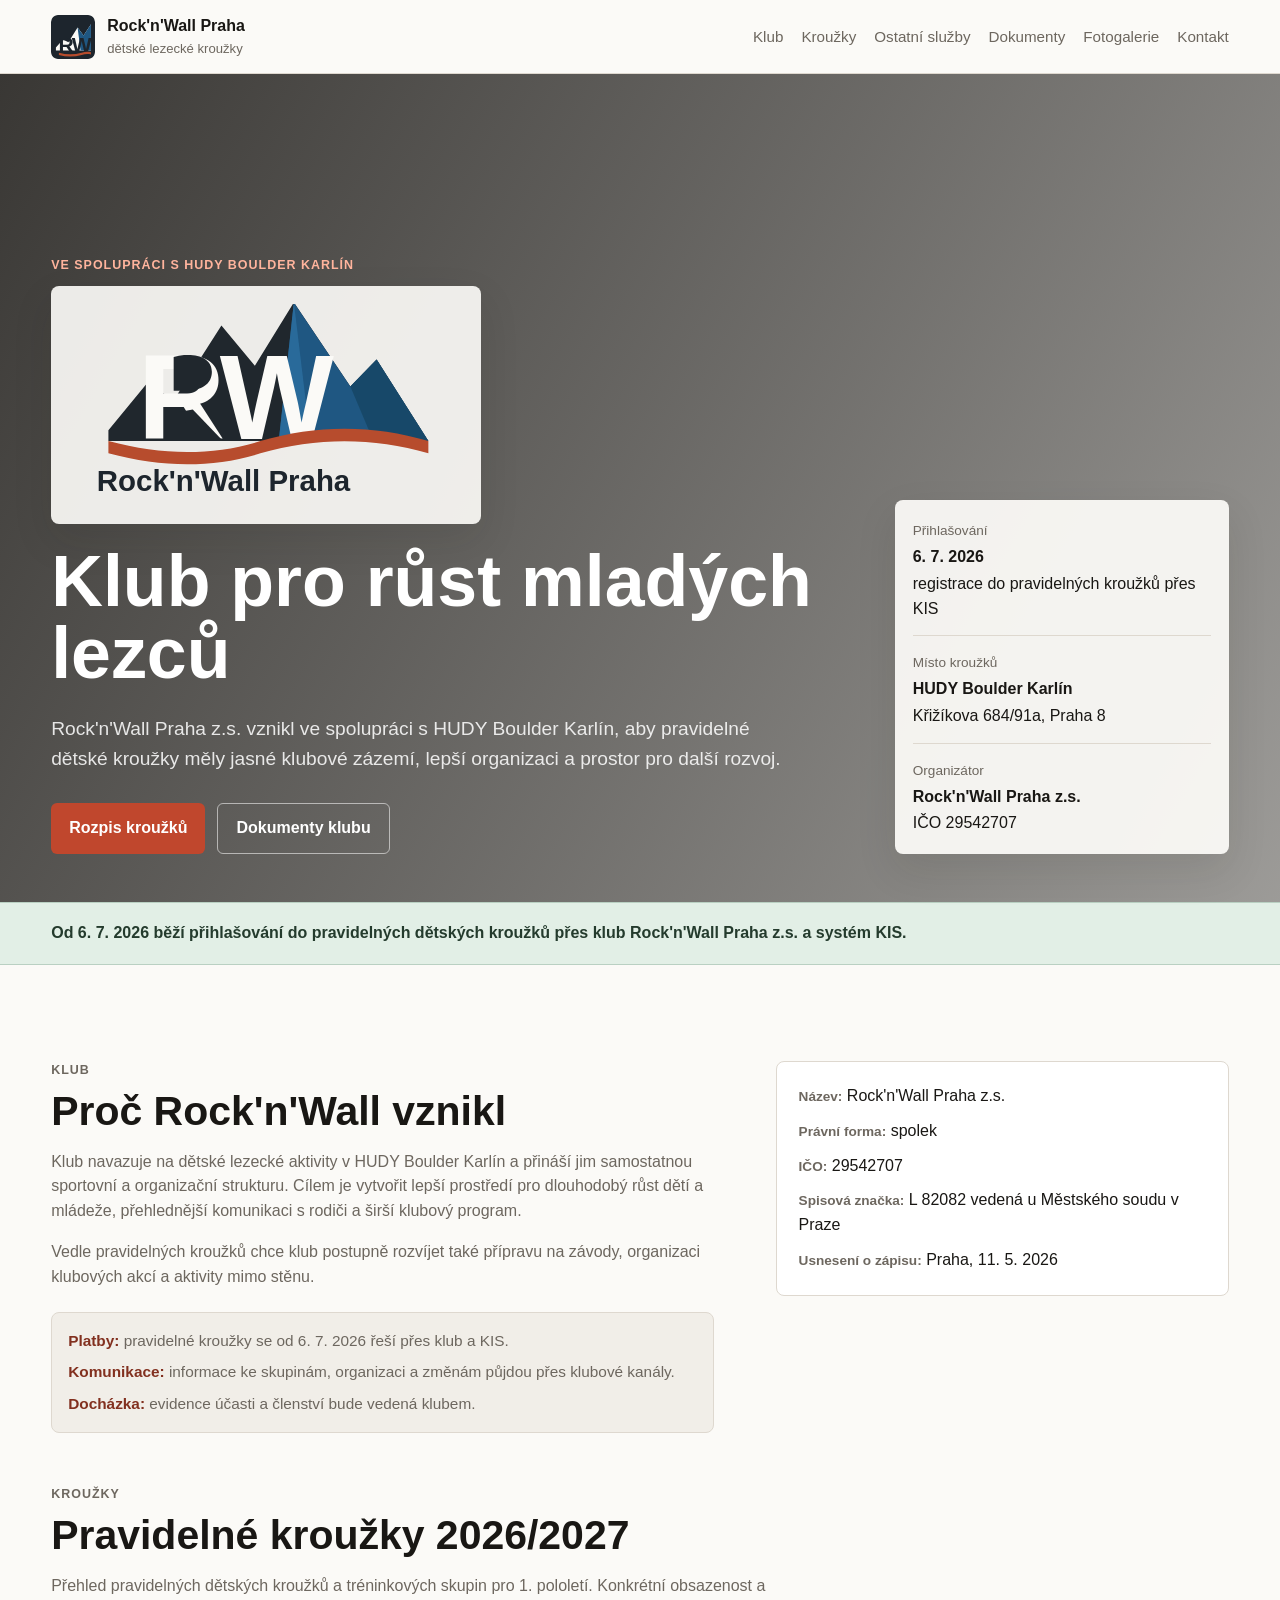
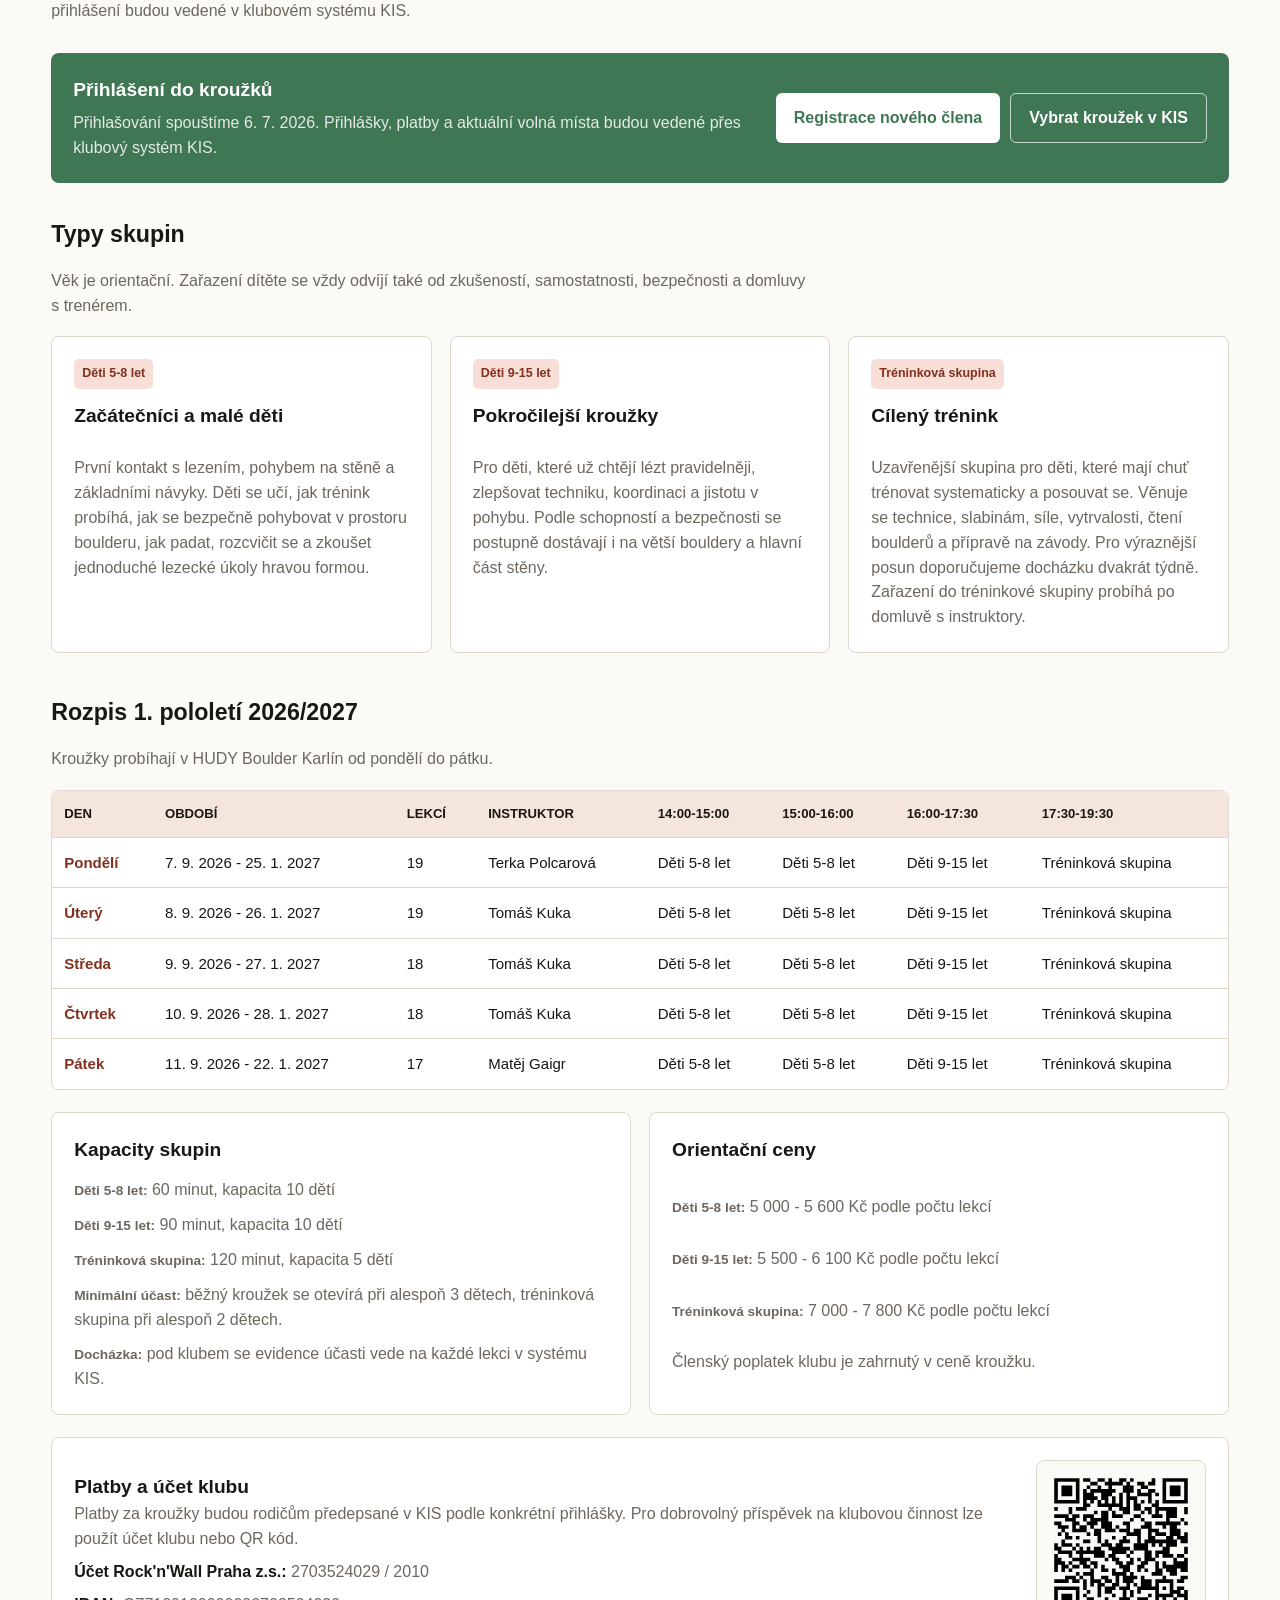
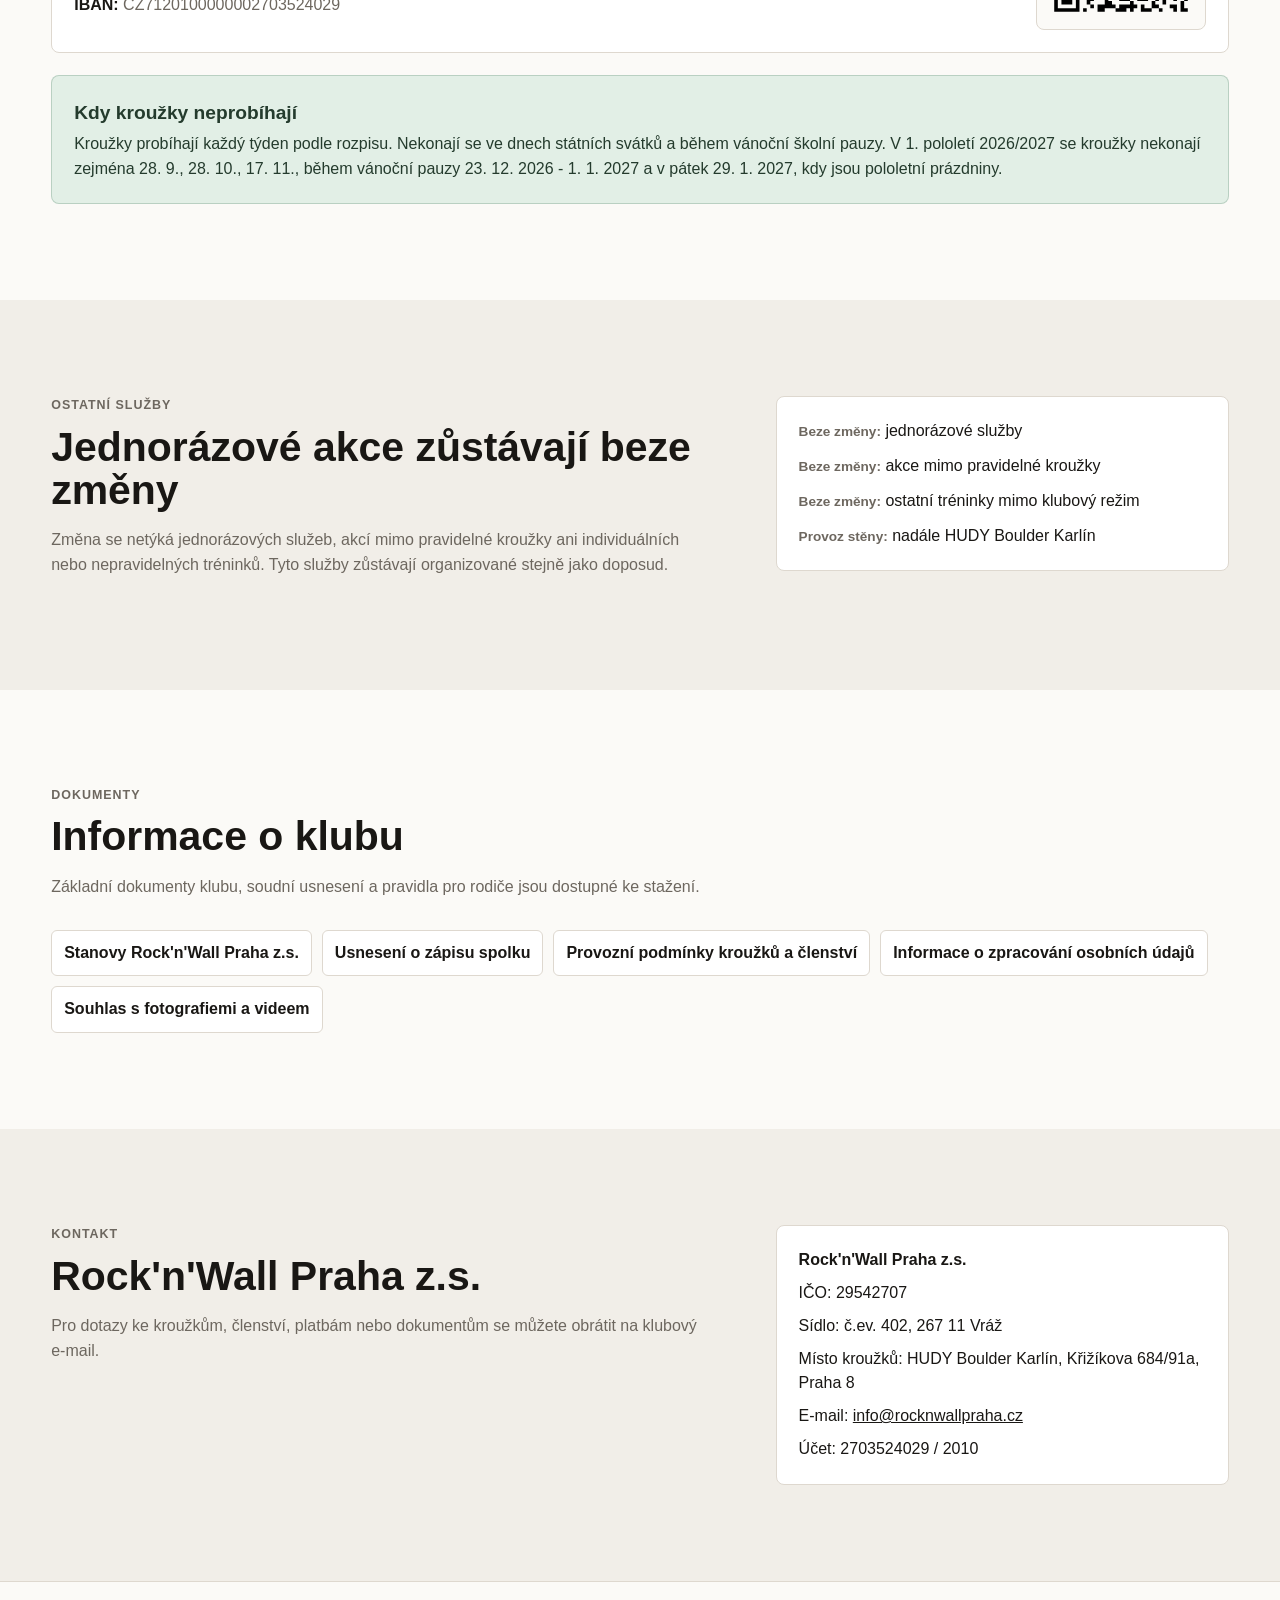
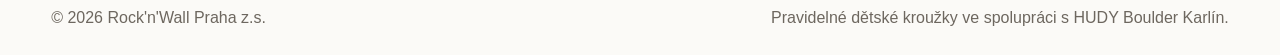
==== index.html @ d1432373 "Add course opening and attendance notes" ====
<!doctype html>
<html lang="cs">
  <head>
    <meta charset="utf-8">
    <meta name="viewport" content="width=device-width, initial-scale=1">
    <title>Rock'n'Wall Praha z.s. | Klubové kroužky HUDY Boulder Karlín</title>
    <meta name="description" content="Rock'n'Wall Praha z.s. spouští od 6. 7. 2026 přihlašování do pravidelných dětských kroužků v HUDY Boulder Karlín.">
    <link rel="stylesheet" href="style.css">
  </head>
  <body>
    <header class="site-header">
      <a class="brand" href="#uvod" aria-label="Rock'n'Wall Praha z.s.">
        <img class="brand-mark" src="assets/logo-rocknwall-mark.svg" alt="">
        <span>
          <strong>Rock'n'Wall Praha</strong>
          <small>dětské lezecké kroužky</small>
        </span>
      </a>
      <nav class="site-nav" aria-label="Hlavní navigace">
        <a href="#klub">Klub</a>
        <a href="#krouzky">Kroužky</a>
        <a href="#sluzby">Ostatní služby</a>
        <a href="#dokumenty">Dokumenty</a>
        <a href="fotogalerie.html">Fotogalerie</a>
        <a href="#kontakt">Kontakt</a>
      </nav>
    </header>

    <main>
      <section id="uvod" class="hero">
        <div class="hero-content">
          <p class="eyebrow">Ve spolupráci s HUDY Boulder Karlín</p>
          <img class="hero-logo" src="assets/logo-rocknwall-praha.svg" alt="Rock'n'Wall Praha">
          <h1>Klub pro růst mladých lezců</h1>
          <p class="lead">
            Rock'n'Wall Praha z.s. vznikl ve spolupráci s HUDY Boulder Karlín, aby pravidelné
            dětské kroužky měly jasné klubové zázemí, lepší organizaci a prostor pro další rozvoj.
          </p>
          <div class="hero-actions">
            <a class="button primary" href="#krouzky">Rozpis kroužků</a>
            <a class="button secondary" href="#dokumenty">Dokumenty klubu</a>
          </div>
        </div>
        <aside class="hero-panel" aria-label="Rychlé informace">
          <div>
            <span>Přihlašování</span>
            <strong>6. 7. 2026</strong>
            <p>registrace do pravidelných kroužků přes KIS</p>
          </div>
          <div>
            <span>Místo kroužků</span>
            <strong>HUDY Boulder Karlín</strong>
            <p>Křižíkova 684/91a, Praha 8</p>
          </div>
          <div>
            <span>Organizátor</span>
            <strong>Rock'n'Wall Praha z.s.</strong>
            <p>IČO 29542707</p>
          </div>
        </aside>
      </section>

      <section class="notice">
        <strong>Od 6. 7. 2026 běží přihlašování do pravidelných dětských kroužků přes klub Rock'n'Wall Praha z.s. a systém KIS.</strong>
      </section>

      <section id="klub" class="section split">
        <div>
          <p class="eyebrow">Klub</p>
          <h2>Proč Rock'n'Wall vznikl</h2>
          <p>
            Klub navazuje na dětské lezecké aktivity v HUDY Boulder Karlín a přináší jim
            samostatnou sportovní a organizační strukturu. Cílem je vytvořit lepší prostředí
            pro dlouhodobý růst dětí a mládeže, přehlednější komunikaci s rodiči a širší
            klubový program.
          </p>
          <p>
            Vedle pravidelných kroužků chce klub postupně rozvíjet také přípravu na závody,
            organizaci klubových akcí a aktivity mimo stěnu.
          </p>
          <div class="club-note">
            <p><strong>Platby:</strong> pravidelné kroužky se od 6. 7. 2026 řeší přes klub a KIS.</p>
            <p><strong>Komunikace:</strong> informace ke skupinám, organizaci a změnám půjdou přes klubové kanály.</p>
            <p><strong>Docházka:</strong> evidence účasti a členství bude vedená klubem.</p>
          </div>
        </div>
        <div class="info-list">
          <p><strong>Název:</strong> Rock'n'Wall Praha z.s.</p>
          <p><strong>Právní forma:</strong> spolek</p>
          <p><strong>IČO:</strong> 29542707</p>
          <p><strong>Spisová značka:</strong> L 82082 vedená u Městského soudu v Praze</p>
          <p><strong>Usnesení o zápisu:</strong> Praha, 11. 5. 2026</p>
        </div>
      </section>

      <section id="krouzky" class="section">
        <div class="section-head">
          <p class="eyebrow">Kroužky</p>
          <h2>Pravidelné kroužky 2026/2027</h2>
          <p>
            Přehled pravidelných dětských kroužků a tréninkových skupin pro 1. pololetí.
            Konkrétní obsazenost a přihlášení budou vedené v klubovém systému KIS.
          </p>
        </div>

        <div class="signup-box">
          <div>
            <h3>Přihlášení do kroužků</h3>
            <p>
              Přihlašování spouštíme 6. 7. 2026. Přihlášky, platby a aktuální volná
              místa budou vedené přes klubový systém KIS.
            </p>
          </div>
          <div class="signup-actions">
            <a class="button primary" href="https://clen.rocknwallpraha.cz" target="_blank" rel="noopener noreferrer">Registrace nového člena</a>
            <a class="button secondary" href="https://clen.rocknwallpraha.cz/v2/registration" target="_blank" rel="noopener noreferrer">Vybrat kroužek v KIS</a>
          </div>
        </div>

        <div class="section-head compact">
          <h3>Typy skupin</h3>
          <p>
            Věk je orientační. Zařazení dítěte se vždy odvíjí také od zkušeností, samostatnosti,
            bezpečnosti a domluvy s trenérem.
          </p>
        </div>
        <div class="grid three course-types">
          <article class="card">
            <span class="course-label">Děti 5-8 let</span>
            <h3>Začátečníci a malé děti</h3>
            <p>
              První kontakt s lezením, pohybem na stěně a základními návyky. Děti se učí,
              jak trénink probíhá, jak se bezpečně pohybovat v prostoru boulderu, jak padat,
              rozcvičit se a zkoušet jednoduché lezecké úkoly hravou formou.
            </p>
          </article>
          <article class="card">
            <span class="course-label">Děti 9-15 let</span>
            <h3>Pokročilejší kroužky</h3>
            <p>
              Pro děti, které už chtějí lézt pravidelněji, zlepšovat techniku, koordinaci
              a jistotu v pohybu. Podle schopností a bezpečnosti se postupně dostávají i na
              větší bouldery a hlavní část stěny.
            </p>
          </article>
          <article class="card">
            <span class="course-label">Tréninková skupina</span>
            <h3>Cílený trénink</h3>
            <p>
              Uzavřenější skupina pro děti, které mají chuť trénovat systematicky a posouvat se.
              Věnuje se technice, slabinám, síle, vytrvalosti, čtení boulderů a přípravě na závody.
              Pro výraznější posun doporučujeme docházku dvakrát týdně. Zařazení do tréninkové
              skupiny probíhá po domluvě s instruktory.
            </p>
          </article>
        </div>

        <div class="table-section">
          <div class="section-head compact">
            <h3>Rozpis 1. pololetí 2026/2027</h3>
            <p>Kroužky probíhají v HUDY Boulder Karlín od pondělí do pátku.</p>
          </div>
          <div class="table-wrap">
            <table>
              <thead>
                <tr>
                  <th>Den</th>
                  <th>Období</th>
                  <th>Lekcí</th>
                  <th>Instruktor</th>
                  <th>14:00-15:00</th>
                  <th>15:00-16:00</th>
                  <th>16:00-17:30</th>
                  <th>17:30-19:30</th>
                </tr>
              </thead>
              <tbody>
                <tr>
                  <th>Pondělí</th>
                  <td>7. 9. 2026 - 25. 1. 2027</td>
                  <td>19</td>
                  <td>Terka Polcarová</td>
                  <td>Děti 5-8 let</td>
                  <td>Děti 5-8 let</td>
                  <td>Děti 9-15 let</td>
                  <td>Tréninková skupina</td>
                </tr>
                <tr>
                  <th>Úterý</th>
                  <td>8. 9. 2026 - 26. 1. 2027</td>
                  <td>19</td>
                  <td>Tomáš Kuka</td>
                  <td>Děti 5-8 let</td>
                  <td>Děti 5-8 let</td>
                  <td>Děti 9-15 let</td>
                  <td>Tréninková skupina</td>
                </tr>
                <tr>
                  <th>Středa</th>
                  <td>9. 9. 2026 - 27. 1. 2027</td>
                  <td>18</td>
                  <td>Tomáš Kuka</td>
                  <td>Děti 5-8 let</td>
                  <td>Děti 5-8 let</td>
                  <td>Děti 9-15 let</td>
                  <td>Tréninková skupina</td>
                </tr>
                <tr>
                  <th>Čtvrtek</th>
                  <td>10. 9. 2026 - 28. 1. 2027</td>
                  <td>18</td>
                  <td>Tomáš Kuka</td>
                  <td>Děti 5-8 let</td>
                  <td>Děti 5-8 let</td>
                  <td>Děti 9-15 let</td>
                  <td>Tréninková skupina</td>
                </tr>
                <tr>
                  <th>Pátek</th>
                  <td>11. 9. 2026 - 22. 1. 2027</td>
                  <td>17</td>
                  <td>Matěj Gaigr</td>
                  <td>Děti 5-8 let</td>
                  <td>Děti 5-8 let</td>
                  <td>Děti 9-15 let</td>
                  <td>Tréninková skupina</td>
                </tr>
              </tbody>
            </table>
          </div>
        </div>

        <div class="grid two details-grid">
          <div class="info-list">
            <h3>Kapacity skupin</h3>
            <p><strong>Děti 5-8 let:</strong> 60 minut, kapacita 10 dětí</p>
            <p><strong>Děti 9-15 let:</strong> 90 minut, kapacita 10 dětí</p>
            <p><strong>Tréninková skupina:</strong> 120 minut, kapacita 5 dětí</p>
            <p><strong>Minimální účast:</strong> běžný kroužek se otevírá při alespoň 3 dětech, tréninková skupina při alespoň 2 dětech.</p>
            <p><strong>Docházka:</strong> pod klubem se evidence účasti vede na každé lekci v systému KIS.</p>
          </div>
          <div class="info-list">
            <h3>Orientační ceny</h3>
            <p><strong>Děti 5-8 let:</strong> 5 000 - 5 600 Kč podle počtu lekcí</p>
            <p><strong>Děti 9-15 let:</strong> 5 500 - 6 100 Kč podle počtu lekcí</p>
            <p><strong>Tréninková skupina:</strong> 7 000 - 7 800 Kč podle počtu lekcí</p>
            <p>Členský poplatek klubu je zahrnutý v ceně kroužku.</p>
          </div>
        </div>

        <div class="payment-box">
          <div>
            <h3>Platby a účet klubu</h3>
            <p>
              Platby za kroužky budou rodičům předepsané v KIS podle konkrétní přihlášky.
              Pro dobrovolný příspěvek na klubovou činnost lze použít účet klubu nebo QR kód.
            </p>
            <p><strong>Účet Rock'n'Wall Praha z.s.:</strong> 2703524029 / 2010</p>
            <p><strong>IBAN:</strong> CZ7120100000002703524029</p>
          </div>
          <img src="assets/qr-dobrovolny-prispevek.svg" alt="QR kód pro dobrovolný příspěvek na účet Rock'n'Wall Praha z.s.">
        </div>

        <div class="schedule-note">
          <h3>Kdy kroužky neprobíhají</h3>
          <p>
            Kroužky probíhají každý týden podle rozpisu. Nekonají se ve dnech státních svátků
            a během vánoční školní pauzy. V 1. pololetí 2026/2027 se kroužky nekonají zejména
            28. 9., 28. 10., 17. 11., během vánoční pauzy 23. 12. 2026 - 1. 1. 2027
            a v pátek 29. 1. 2027, kdy jsou pololetní prázdniny.
          </p>
        </div>
      </section>

      <section id="sluzby" class="section split muted">
        <div>
          <p class="eyebrow">Ostatní služby</p>
          <h2>Jednorázové akce zůstávají beze změny</h2>
          <p>
            Změna se netýká jednorázových služeb, akcí mimo pravidelné kroužky ani individuálních
            nebo nepravidelných tréninků. Tyto služby zůstávají organizované stejně jako doposud.
          </p>
        </div>
        <div class="info-list">
          <p><strong>Beze změny:</strong> jednorázové služby</p>
          <p><strong>Beze změny:</strong> akce mimo pravidelné kroužky</p>
          <p><strong>Beze změny:</strong> ostatní tréninky mimo klubový režim</p>
          <p><strong>Provoz stěny:</strong> nadále HUDY Boulder Karlín</p>
        </div>
      </section>

      <section id="dokumenty" class="section">
        <div class="section-head">
          <p class="eyebrow">Dokumenty</p>
          <h2>Informace o klubu</h2>
          <p>
            Základní dokumenty klubu, soudní usnesení a pravidla pro rodiče jsou dostupné
            ke stažení.
          </p>
        </div>
        <div class="documents">
          <a href="dokumenty/stanovy-rocknwall-praha.docx">Stanovy Rock'n'Wall Praha z.s.</a>
          <a href="dokumenty/usneseni-o-zapisu-rocknwall-praha.pdf">Usnesení o zápisu spolku</a>
          <a href="dokumenty/Provozni_podminky_krouzku_a_clenstvi.docx">Provozní podmínky kroužků a členství</a>
          <a href="dokumenty/GDPR_informace_pro_rodice.docx">Informace o zpracování osobních údajů</a>
          <a href="dokumenty/Souhlas_foto_video_samostatny.docx">Souhlas s fotografiemi a videem</a>
        </div>
      </section>

      <section id="kontakt" class="section split muted">
        <div>
          <p class="eyebrow">Kontakt</p>
          <h2>Rock'n'Wall Praha z.s.</h2>
          <p>
            Pro dotazy ke kroužkům, členství, platbám nebo dokumentům se můžete obrátit
            na klubový e-mail.
          </p>
        </div>
        <address class="contact-box">
          <strong>Rock'n'Wall Praha z.s.</strong>
          <span>IČO: 29542707</span>
          <span>Sídlo: č.ev. 402, 267 11 Vráž</span>
          <span>Místo kroužků: HUDY Boulder Karlín, Křižíkova 684/91a, Praha 8</span>
          <span>E-mail: <a href="mailto:info@rocknwallpraha.cz">info@rocknwallpraha.cz</a></span>
          <span>Účet: 2703524029 / 2010</span>
        </address>
      </section>
    </main>

    <footer class="site-footer">
      <p>© 2026 Rock'n'Wall Praha z.s.</p>
      <p>Pravidelné dětské kroužky ve spolupráci s HUDY Boulder Karlín.</p>
    </footer>
  </body>
</html>
---- style.css ----
:root {
  --ink: #191714;
  --muted: #6d675f;
  --line: #ded8cf;
  --paper: #fbfaf7;
  --soft: #f1eee8;
  --accent: #c0472d;
  --accent-dark: #82301f;
  --green: #3f7654;
  --white: #ffffff;
  --shadow: 0 16px 40px rgba(34, 29, 23, 0.1);
}

* {
  box-sizing: border-box;
}

html {
  scroll-behavior: smooth;
}

body {
  margin: 0;
  color: var(--ink);
  background: var(--paper);
  font-family: Arial, Helvetica, sans-serif;
  line-height: 1.55;
}

a {
  color: inherit;
}

.site-header {
  position: sticky;
  top: 0;
  z-index: 10;
  display: flex;
  align-items: center;
  justify-content: space-between;
  gap: 24px;
  padding: 14px clamp(18px, 4vw, 56px);
  background: rgba(251, 250, 247, 0.94);
  border-bottom: 1px solid var(--line);
  backdrop-filter: blur(12px);
}

.brand {
  display: inline-flex;
  align-items: center;
  gap: 12px;
  text-decoration: none;
  min-width: 220px;
}

.brand-mark {
  width: 44px;
  height: 44px;
  border-radius: 7px;
  object-fit: contain;
}

.brand strong,
.brand small {
  display: block;
}

.brand small {
  color: var(--muted);
  font-size: 0.82rem;
}

.site-nav {
  display: flex;
  flex-wrap: wrap;
  justify-content: flex-end;
  gap: 8px 18px;
  color: var(--muted);
  font-size: 0.95rem;
}

.site-nav a {
  text-decoration: none;
}

.site-nav a:hover {
  color: var(--accent-dark);
}

.hero {
  display: grid;
  grid-template-columns: minmax(0, 1.4fr) minmax(280px, 0.6fr);
  gap: clamp(24px, 5vw, 72px);
  align-items: end;
  min-height: calc(100vh - 72px);
  padding: clamp(54px, 9vw, 112px) clamp(18px, 4vw, 56px) 48px;
  background:
    linear-gradient(120deg, rgba(25, 23, 20, 0.86), rgba(25, 23, 20, 0.42)),
    url("https://images.unsplash.com/photo-1522163182402-834f871fd851?auto=format&fit=crop&w=1800&q=80") center/cover;
  color: var(--white);
}

.page-hero {
  padding: clamp(72px, 10vw, 132px) clamp(18px, 4vw, 56px) clamp(52px, 8vw, 86px);
  background:
    linear-gradient(120deg, rgba(25, 23, 20, 0.82), rgba(25, 23, 20, 0.44)),
    url("https://images.unsplash.com/photo-1522163182402-834f871fd851?auto=format&fit=crop&w=1800&q=80") center/cover;
  color: var(--white);
}

.page-hero > div {
  max-width: 920px;
}

.hero-content {
  max-width: 860px;
}

.hero-logo {
  display: block;
  width: min(430px, 100%);
  height: auto;
  margin: 0 0 22px;
  padding: 18px 20px 14px;
  background: rgba(251, 250, 247, 0.92);
  border-radius: 8px;
  box-shadow: var(--shadow);
}

.eyebrow {
  margin: 0 0 10px;
  color: var(--accent);
  font-weight: 700;
  text-transform: uppercase;
  font-size: 0.78rem;
  letter-spacing: 0.08em;
}

.hero .eyebrow {
  color: #ffb49d;
}

h1,
h2,
h3,
p {
  overflow-wrap: anywhere;
}

h1 {
  margin: 0;
  max-width: 920px;
  font-size: clamp(2.2rem, 5.6vw, 5.3rem);
  line-height: 1;
}

h2 {
  margin: 0;
  font-size: clamp(1.8rem, 3.2vw, 3.2rem);
  line-height: 1.06;
}

h3 {
  margin: 0 0 10px;
  font-size: 1.2rem;
}

.lead {
  max-width: 760px;
  margin: 24px 0 0;
  font-size: clamp(1.05rem, 1.5vw, 1.3rem);
  color: rgba(255, 255, 255, 0.86);
}

.hero-actions {
  display: flex;
  flex-wrap: wrap;
  gap: 12px;
  margin-top: 30px;
}

.button {
  display: inline-flex;
  align-items: center;
  justify-content: center;
  min-height: 46px;
  padding: 12px 18px;
  border-radius: 6px;
  text-decoration: none;
  font-weight: 700;
}

.button.primary {
  color: var(--white);
  background: var(--accent);
}

.button.secondary {
  color: var(--white);
  border: 1px solid rgba(255, 255, 255, 0.55);
}

.button.secondary.dark {
  color: var(--accent-dark);
  border-color: rgba(130, 48, 31, 0.32);
}

.hero-panel {
  display: grid;
  gap: 14px;
  padding: 18px;
  background: rgba(251, 250, 247, 0.94);
  color: var(--ink);
  border-radius: 8px;
  box-shadow: var(--shadow);
}

.hero-panel div {
  padding-bottom: 14px;
  border-bottom: 1px solid var(--line);
}

.hero-panel div:last-child {
  padding-bottom: 0;
  border-bottom: 0;
}

.hero-panel span,
.info-list strong {
  color: var(--muted);
  font-size: 0.85rem;
}

.hero-panel strong,
.hero-panel p {
  display: block;
  margin: 2px 0 0;
}

.notice {
  margin: 0;
  padding: 18px clamp(18px, 4vw, 56px);
  color: #243b2d;
  background: #e2efe6;
  border-top: 1px solid rgba(63, 118, 84, 0.25);
  border-bottom: 1px solid rgba(63, 118, 84, 0.25);
}

.section {
  padding: clamp(54px, 8vw, 96px) clamp(18px, 4vw, 56px);
}

#klub {
  padding-bottom: clamp(14px, 2.4vw, 24px);
}

#krouzky {
  padding-top: clamp(18px, 3vw, 28px);
}

.muted {
  background: var(--soft);
}

.section-head {
  max-width: 760px;
  margin-bottom: 30px;
}

.section-head.compact {
  margin-top: 34px;
  margin-bottom: 18px;
}

.section-head.compact h3 {
  font-size: 1.45rem;
}

.section-head p {
  color: var(--muted);
}

.grid {
  display: grid;
  gap: 18px;
}

.grid.three {
  grid-template-columns: repeat(3, minmax(0, 1fr));
}

.grid.two {
  grid-template-columns: repeat(2, minmax(0, 1fr));
}

.card,
.grid.two article,
.info-list,
.contact-box {
  padding: 22px;
  background: var(--white);
  border: 1px solid var(--line);
  border-radius: 8px;
}

.card p,
.grid.two p {
  margin-bottom: 0;
  color: var(--muted);
}

.club-note {
  display: grid;
  gap: 8px;
  margin-top: 22px;
  padding: 16px;
  background: var(--soft);
  border: 1px solid var(--line);
  border-radius: 8px;
}

.club-note p {
  margin: 0;
  color: var(--ink);
  font-size: 0.96rem;
}

.club-note strong {
  color: var(--accent-dark);
}

.course-types .card {
  display: grid;
  align-content: start;
}

.course-label {
  width: fit-content;
  margin-bottom: 12px;
  padding: 5px 8px;
  color: var(--accent-dark);
  background: #f7ded6;
  border-radius: 5px;
  font-size: 0.78rem;
  font-weight: 700;
}

.signup-box {
  display: grid;
  grid-template-columns: minmax(0, 1fr) auto;
  gap: 18px;
  align-items: center;
  margin-bottom: 34px;
  padding: 22px;
  color: var(--white);
  background: var(--green);
  border-radius: 8px;
}

.signup-box h3,
.signup-box p {
  margin: 0;
}

.signup-box p {
  max-width: 740px;
  margin-top: 6px;
  color: rgba(255, 255, 255, 0.86);
}

.signup-actions {
  display: flex;
  flex-wrap: wrap;
  justify-content: flex-end;
  gap: 10px;
}

.signup-box .button.primary {
  background: var(--white);
  color: var(--green);
  white-space: nowrap;
}

.signup-box .button.secondary {
  color: var(--white);
  border-color: rgba(255, 255, 255, 0.7);
  white-space: nowrap;
}

.button.inactive {
  cursor: default;
}

.table-section {
  margin-top: 42px;
}

.table-wrap {
  overflow-x: auto;
  border: 1px solid var(--line);
  border-radius: 8px;
  background: var(--white);
}

table {
  width: 100%;
  min-width: 980px;
  border-collapse: collapse;
  font-size: 0.94rem;
}

th,
td {
  padding: 13px 12px;
  text-align: left;
  vertical-align: top;
  border-bottom: 1px solid var(--line);
}

thead th {
  color: var(--ink);
  background: #f4e6dd;
  font-size: 0.82rem;
  text-transform: uppercase;
}

tbody th {
  color: var(--accent-dark);
}

tbody tr:last-child th,
tbody tr:last-child td {
  border-bottom: 0;
}

.details-grid {
  margin-top: 22px;
}

.payment-box {
  display: grid;
  grid-template-columns: minmax(0, 1fr) 170px;
  gap: 24px;
  align-items: center;
  margin-top: 22px;
  padding: 22px;
  background: var(--white);
  border: 1px solid var(--line);
  border-radius: 8px;
}

.payment-box h3,
.payment-box p {
  margin: 0;
}

.payment-box p {
  color: var(--muted);
}

.payment-box p + p {
  margin-top: 8px;
}

.payment-box strong {
  color: var(--ink);
}

.payment-box img {
  width: 170px;
  height: 170px;
  padding: 10px;
  background: var(--paper);
  border: 1px solid var(--line);
  border-radius: 8px;
}

.details-grid .info-list h3,
.schedule-note h3 {
  margin-bottom: 4px;
}

.schedule-note {
  margin-top: 22px;
  padding: 22px;
  color: #243b2d;
  background: #e2efe6;
  border: 1px solid rgba(63, 118, 84, 0.25);
  border-radius: 8px;
}

.schedule-note p {
  margin: 0;
}

.gallery-event {
  margin-top: 28px;
  padding: clamp(18px, 3vw, 30px);
  background: var(--white);
  border: 1px solid var(--line);
  border-radius: 8px;
}

.gallery-event-head {
  display: grid;
  grid-template-columns: minmax(0, 1fr) minmax(240px, 0.34fr);
  gap: 24px;
  align-items: start;
  margin-bottom: 22px;
}

.gallery-event-head h2 {
  font-size: clamp(1.6rem, 2.6vw, 2.4rem);
}

.gallery-event-head p {
  max-width: 780px;
  color: var(--muted);
}

.event-meta {
  display: grid;
  gap: 8px;
  padding: 16px;
  background: var(--soft);
  border: 1px solid var(--line);
  border-radius: 8px;
}

.event-meta span {
  color: var(--muted);
  font-size: 0.9rem;
}

.event-meta strong {
  color: var(--ink);
}

.photo-grid {
  display: grid;
  grid-template-columns: repeat(4, minmax(0, 1fr));
  gap: 12px;
}

.photo-card {
  margin: 0;
  overflow: hidden;
  background: var(--paper);
  border: 1px solid var(--line);
  border-radius: 8px;
}

.photo-card > a {
  display: block;
  aspect-ratio: 4 / 3;
  background: var(--soft);
}

.photo-card img {
  display: block;
  width: 100%;
  height: 100%;
  object-fit: cover;
}

.photo-card figcaption {
  display: grid;
  gap: 6px;
  padding: 10px;
}

.photo-card figcaption span {
  color: var(--ink);
  font-weight: 700;
}

.photo-card figcaption a {
  color: var(--accent-dark);
  font-size: 0.9rem;
  text-decoration: none;
}

.photo-card figcaption a:hover {
  text-decoration: underline;
}

.placeholder-event {
  background: var(--soft);
}

.steps {
  display: grid;
  gap: 12px;
  max-width: 900px;
  margin: 0;
  padding: 0;
  list-style: none;
  counter-reset: steps;
}

.steps li {
  counter-increment: steps;
  display: grid;
  grid-template-columns: 46px 1fr;
  gap: 14px;
  align-items: start;
  padding: 16px;
  background: var(--white);
  border: 1px solid var(--line);
  border-radius: 8px;
}

.steps li::before {
  content: counter(steps);
  display: grid;
  place-items: center;
  width: 34px;
  height: 34px;
  color: var(--white);
  background: var(--accent);
  border-radius: 50%;
  font-weight: 700;
}

.steps span {
  display: block;
  color: var(--muted);
}

.placeholder {
  margin: 22px 0 0;
  color: var(--accent-dark);
  font-weight: 700;
}

.split {
  display: grid;
  grid-template-columns: minmax(0, 0.95fr) minmax(280px, 0.65fr);
  gap: clamp(24px, 5vw, 62px);
  align-items: start;
}

.split p {
  color: var(--muted);
}

.info-list {
  display: grid;
  gap: 10px;
}

.info-list p {
  margin: 0;
  color: var(--ink);
}

.documents {
  display: flex;
  flex-wrap: wrap;
  gap: 10px;
}

.documents span,
.documents a {
  display: inline-flex;
  align-items: center;
  min-height: 44px;
  padding: 10px 12px;
  background: var(--white);
  border: 1px solid var(--line);
  border-radius: 6px;
  color: var(--ink);
  font-weight: 700;
  text-decoration: none;
}

.documents a:hover {
  color: var(--accent-dark);
  border-color: rgba(192, 71, 45, 0.45);
}

.contact-box {
  display: grid;
  gap: 8px;
  font-style: normal;
}

.site-footer {
  display: flex;
  flex-wrap: wrap;
  justify-content: space-between;
  gap: 12px;
  padding: 24px clamp(18px, 4vw, 56px);
  color: var(--muted);
  border-top: 1px solid var(--line);
}

.site-footer p {
  margin: 0;
}

@media (max-width: 900px) {
  .site-header {
    position: static;
    align-items: flex-start;
    flex-direction: column;
  }

  .site-nav {
    justify-content: flex-start;
  }

  .hero,
  .split,
  .grid.three,
  .grid.two,
  .signup-box,
  .payment-box,
  .gallery-event-head {
    grid-template-columns: 1fr;
  }

  .photo-grid {
    grid-template-columns: repeat(2, minmax(0, 1fr));
  }

  .signup-box .button {
    width: fit-content;
  }

  .hero {
    min-height: auto;
  }
}

@media (max-width: 560px) {
  .site-nav {
    gap: 8px 12px;
    font-size: 0.9rem;
  }

  .steps li {
    grid-template-columns: 1fr;
  }

  .hero-actions,
  .button {
    width: 100%;
  }

  .signup-actions {
    width: 100%;
  }

  .signup-box .button {
    width: 100%;
    white-space: normal;
  }

  .hero-logo {
    padding: 14px 15px 12px;
  }

  .photo-grid {
    grid-template-columns: 1fr;
  }

  .payment-box img {
    width: 150px;
    height: 150px;
  }
}
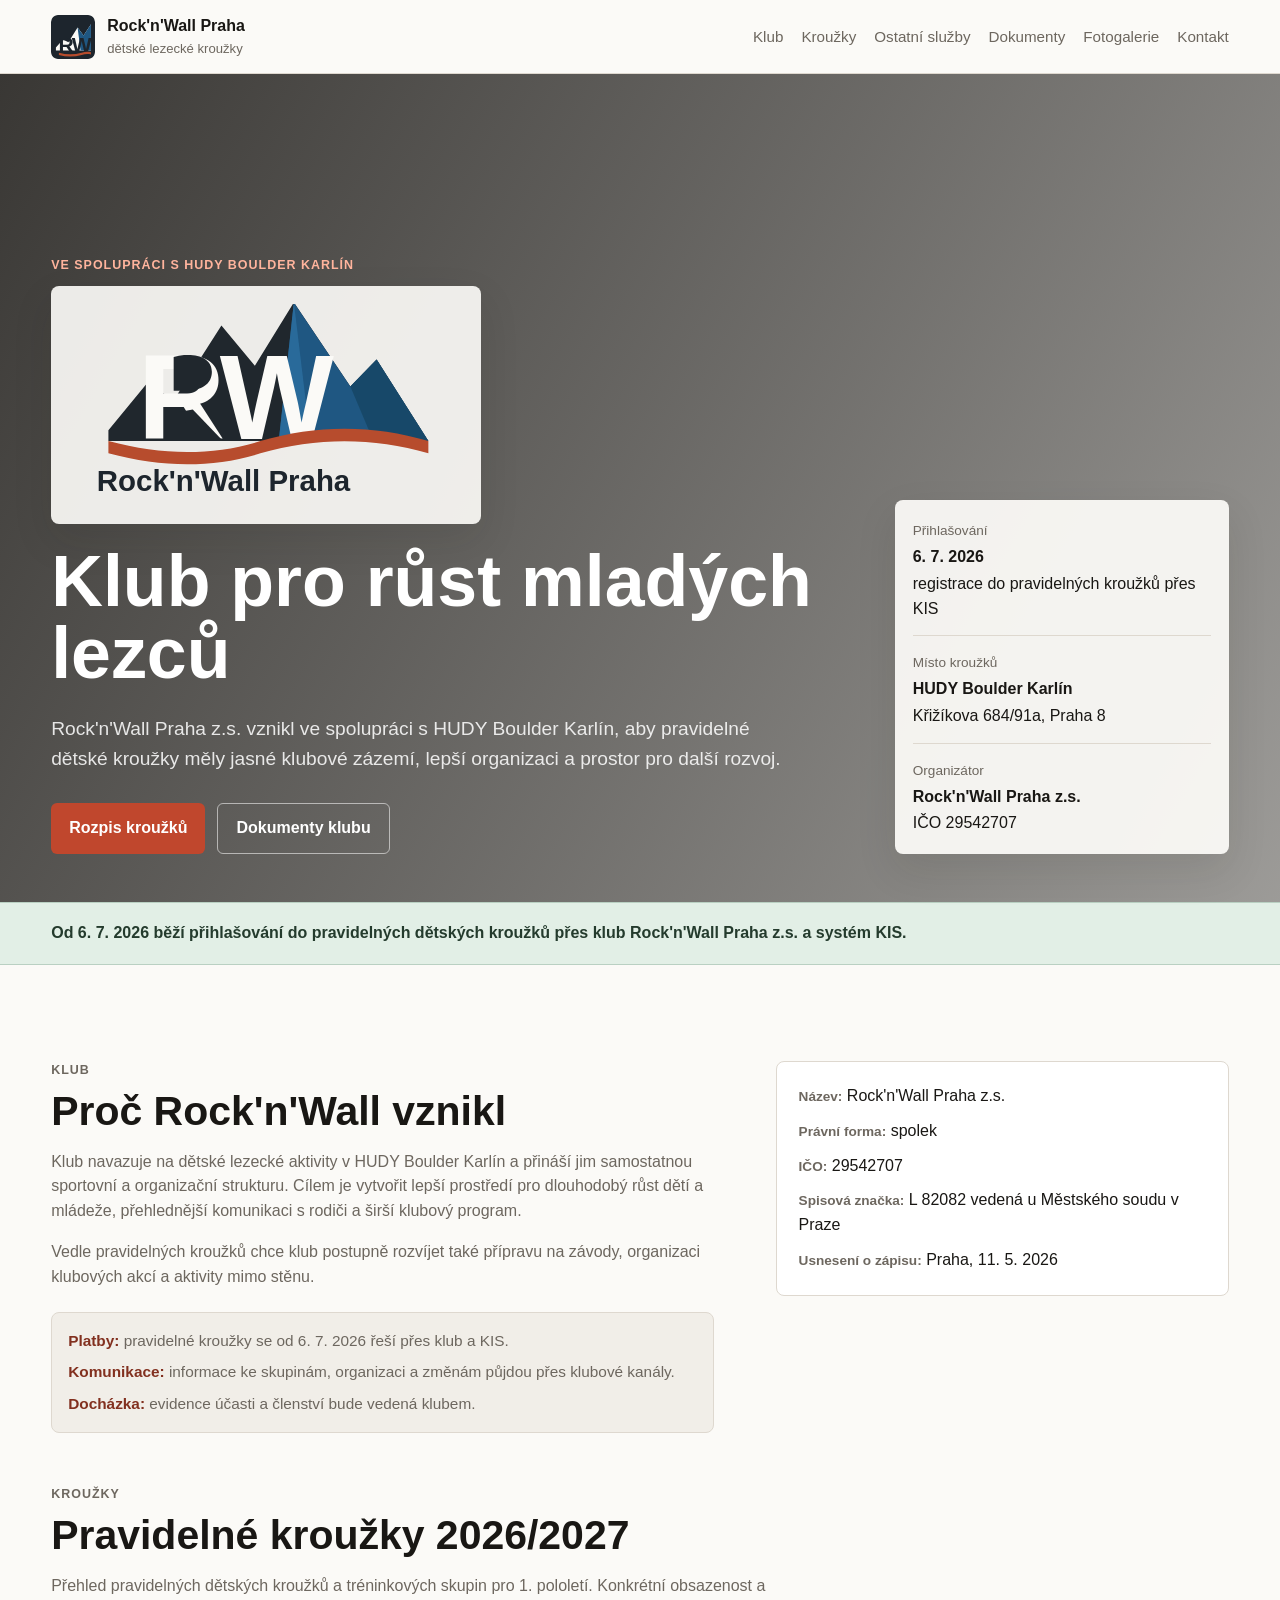
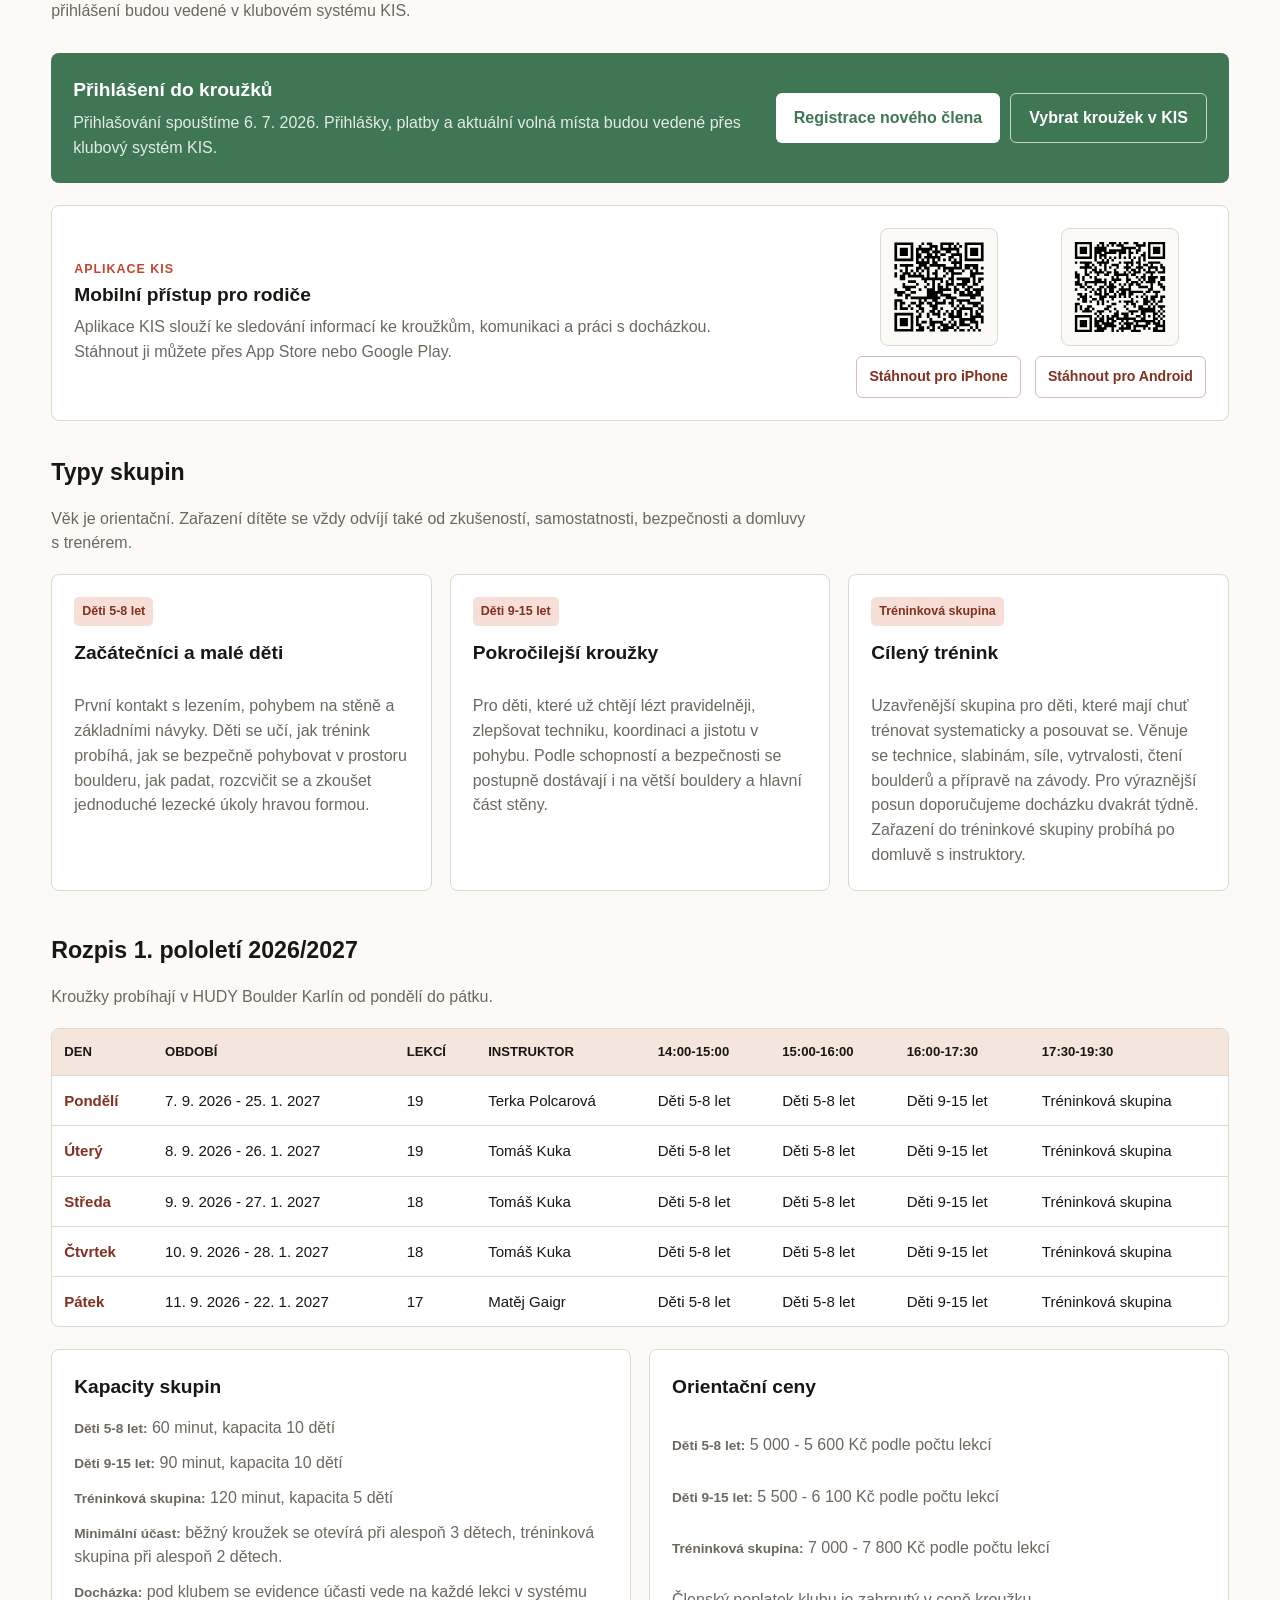
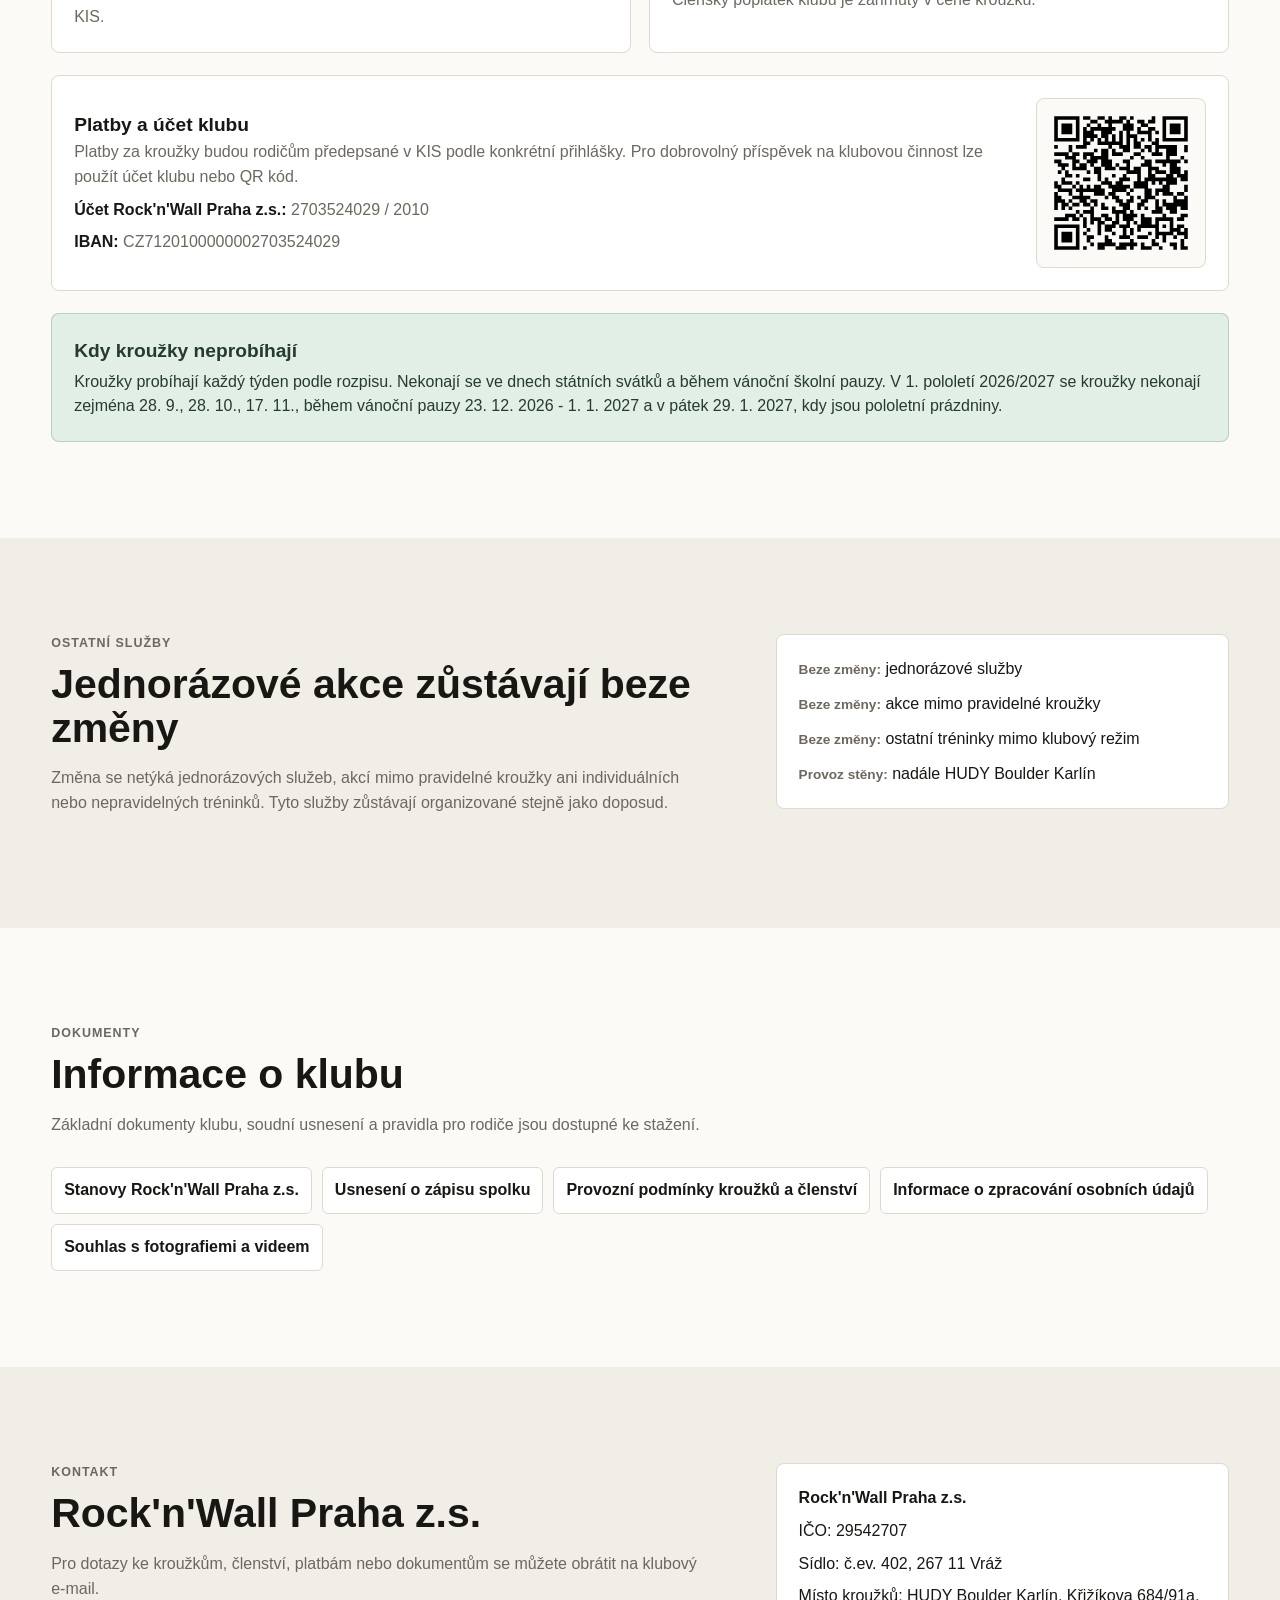
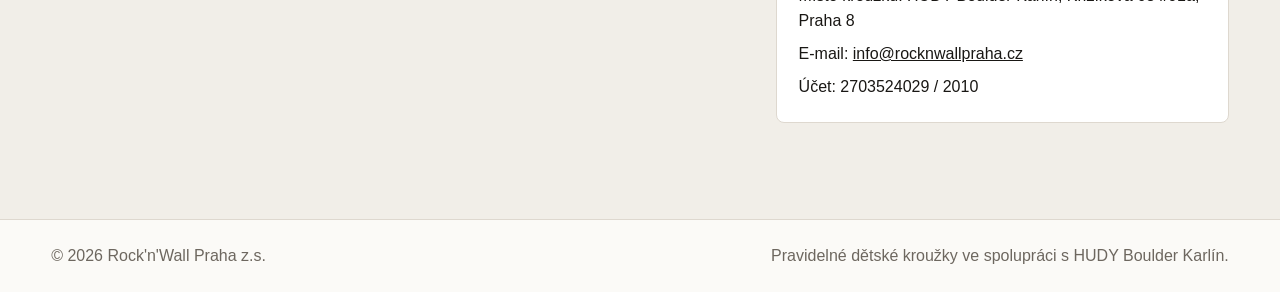
==== commit c90776cb: "Add KIS app download links" ====
--- a/index.html
+++ b/index.html
@@ -117,6 +117,27 @@
           </div>
         </div>
 
+        <div class="app-download">
+          <div>
+            <p class="eyebrow">Aplikace KIS</p>
+            <h3>Mobilní přístup pro rodiče</h3>
+            <p>
+              Aplikace KIS slouží ke sledování informací ke kroužkům, komunikaci a práci
+              s docházkou. Stáhnout ji můžete přes App Store nebo Google Play.
+            </p>
+          </div>
+          <div class="app-links" aria-label="Stažení aplikace KIS">
+            <article>
+              <img src="assets/qr-kis-ios.svg" alt="QR kód pro stažení aplikace KIS v App Store">
+              <a class="button secondary dark" href="https://apps.apple.com/cz/app/kis/id6447163271" target="_blank" rel="noopener noreferrer">Stáhnout pro iPhone</a>
+            </article>
+            <article>
+              <img src="assets/qr-kis-android.svg" alt="QR kód pro stažení aplikace KIS v Google Play">
+              <a class="button secondary dark" href="https://play.google.com/store/apps/details?id=cz.esports.kis2&amp;hl=cs" target="_blank" rel="noopener noreferrer">Stáhnout pro Android</a>
+            </article>
+          </div>
+        </div>
+
         <div class="section-head compact">
           <h3>Typy skupin</h3>
           <p>
--- a/style.css
+++ b/style.css
@@ -387,6 +387,56 @@
   white-space: nowrap;
 }
 
+.app-download {
+  display: grid;
+  grid-template-columns: minmax(0, 1fr) auto;
+  gap: 22px;
+  align-items: center;
+  margin: -12px 0 34px;
+  padding: 22px;
+  background: var(--white);
+  border: 1px solid var(--line);
+  border-radius: 8px;
+}
+
+.app-download h3,
+.app-download p {
+  margin: 0;
+}
+
+.app-download p:not(.eyebrow) {
+  max-width: 680px;
+  margin-top: 6px;
+  color: var(--muted);
+}
+
+.app-links {
+  display: flex;
+  gap: 14px;
+}
+
+.app-links article {
+  display: grid;
+  justify-items: center;
+  gap: 10px;
+}
+
+.app-links img {
+  width: 118px;
+  height: 118px;
+  padding: 8px;
+  background: var(--paper);
+  border: 1px solid var(--line);
+  border-radius: 8px;
+}
+
+.app-links .button {
+  min-height: 38px;
+  padding: 9px 12px;
+  font-size: 0.88rem;
+  white-space: nowrap;
+}
+
 .button.inactive {
   cursor: default;
 }
@@ -715,6 +765,7 @@
   .grid.three,
   .grid.two,
   .signup-box,
+  .app-download,
   .payment-box,
   .gallery-event-head {
     grid-template-columns: 1fr;
@@ -726,6 +777,10 @@
 
   .signup-box .button {
     width: fit-content;
+  }
+
+  .app-links {
+    justify-content: flex-start;
   }
 
   .hero {
@@ -757,6 +812,16 @@
     white-space: normal;
   }
 
+  .app-links {
+    display: grid;
+    grid-template-columns: 1fr;
+  }
+
+  .app-links .button {
+    width: 100%;
+    white-space: normal;
+  }
+
   .hero-logo {
     padding: 14px 15px 12px;
   }
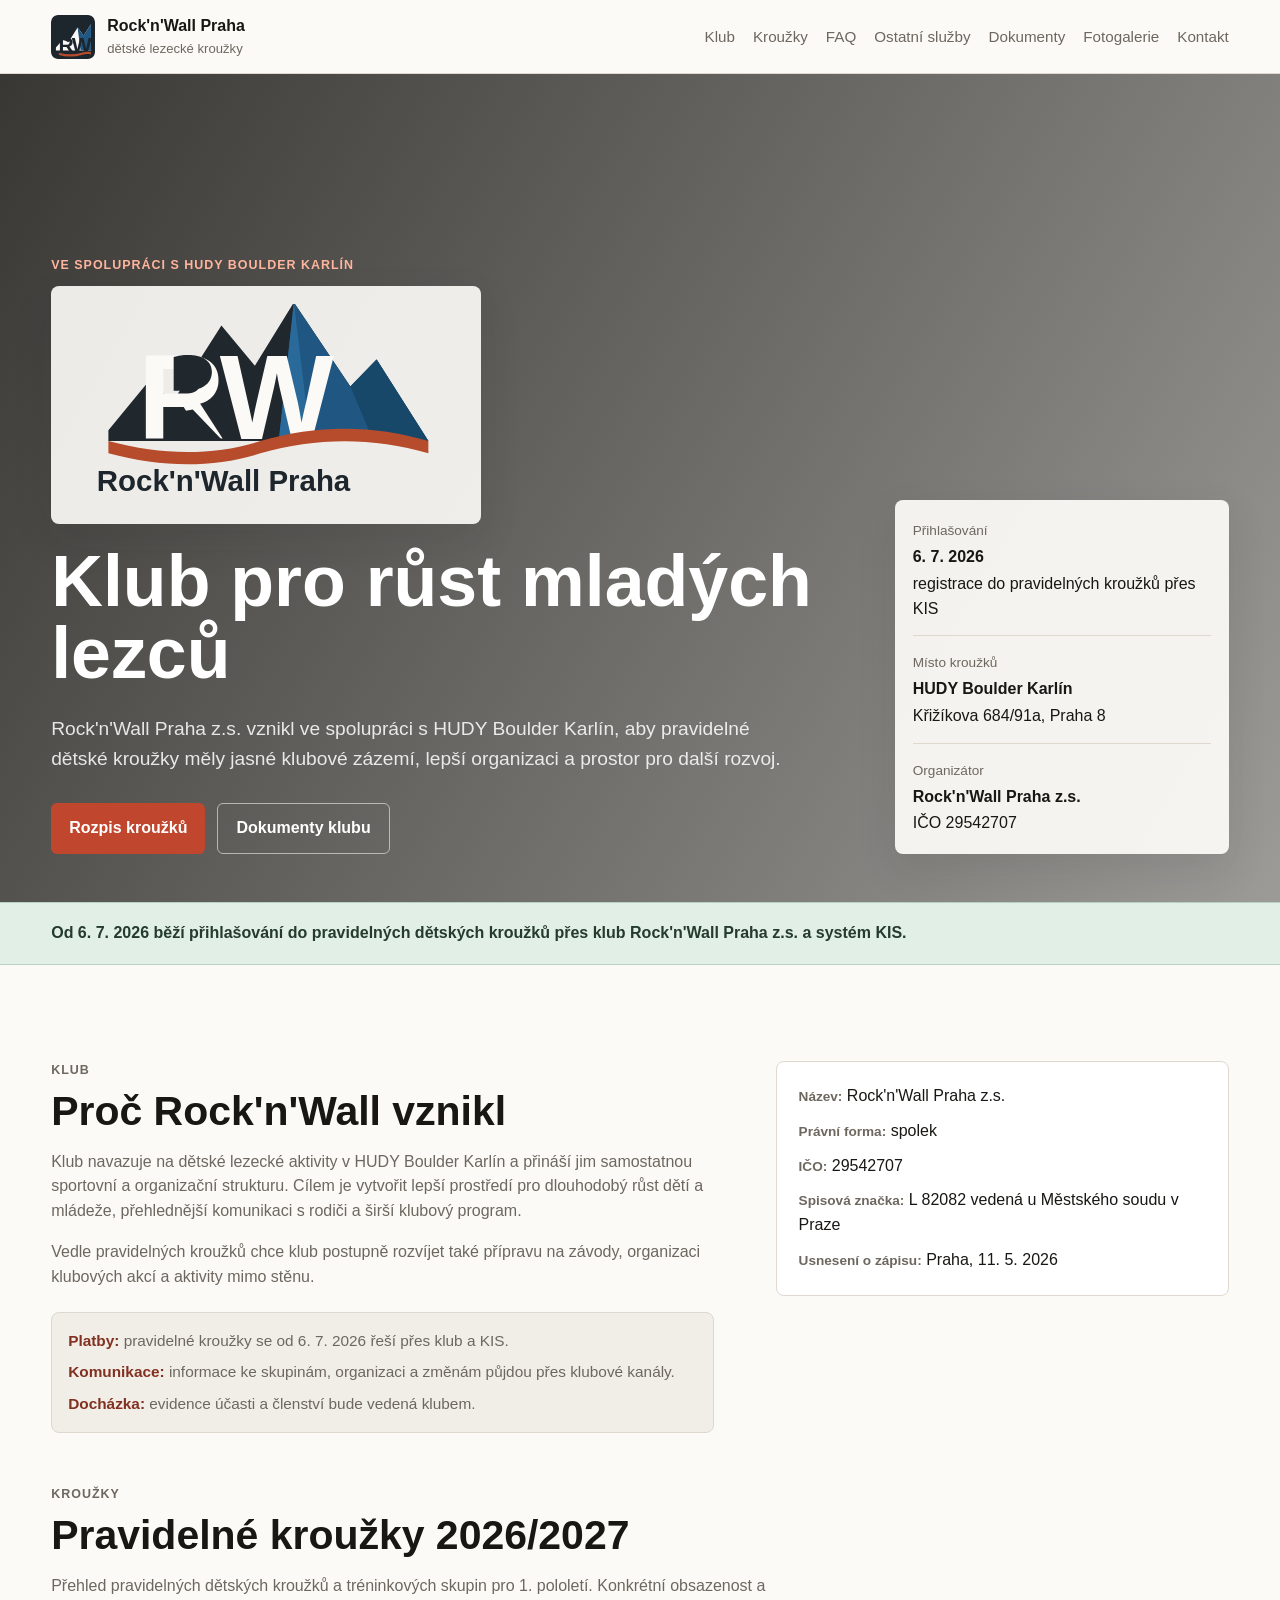
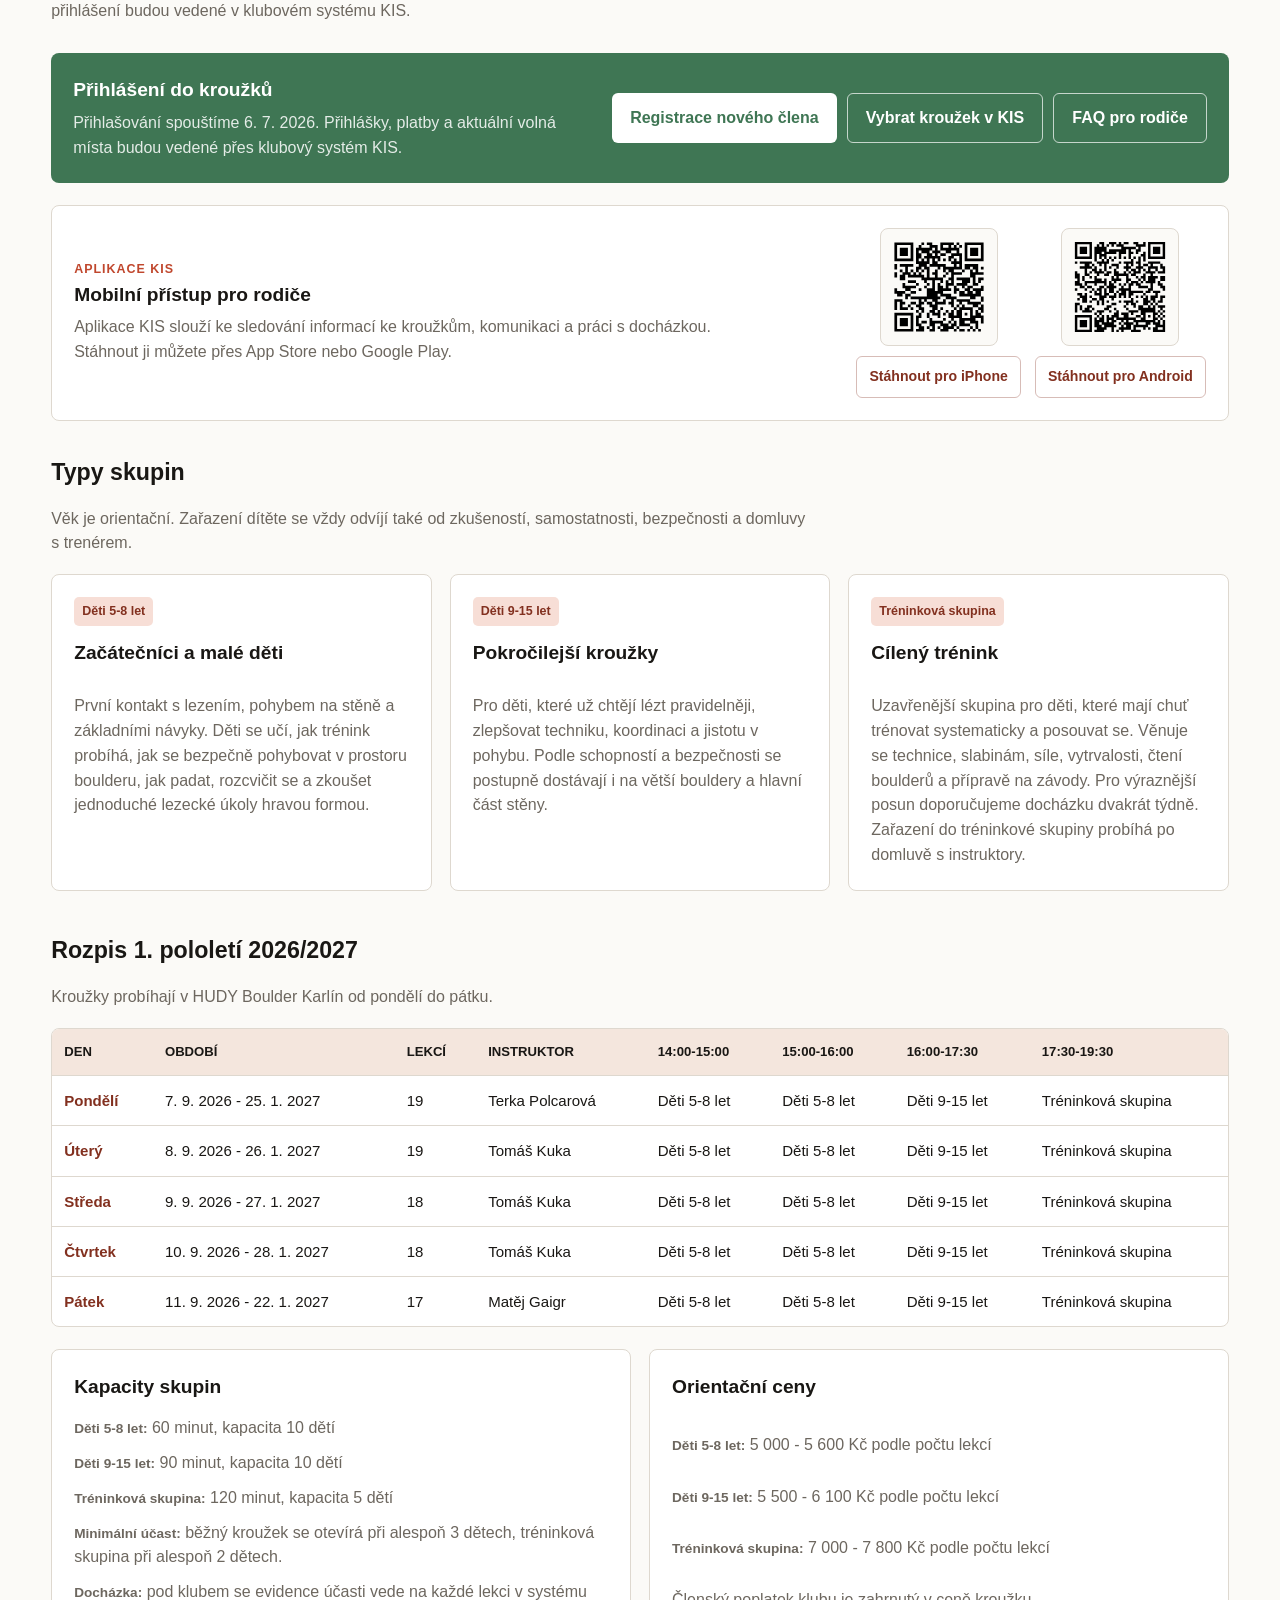
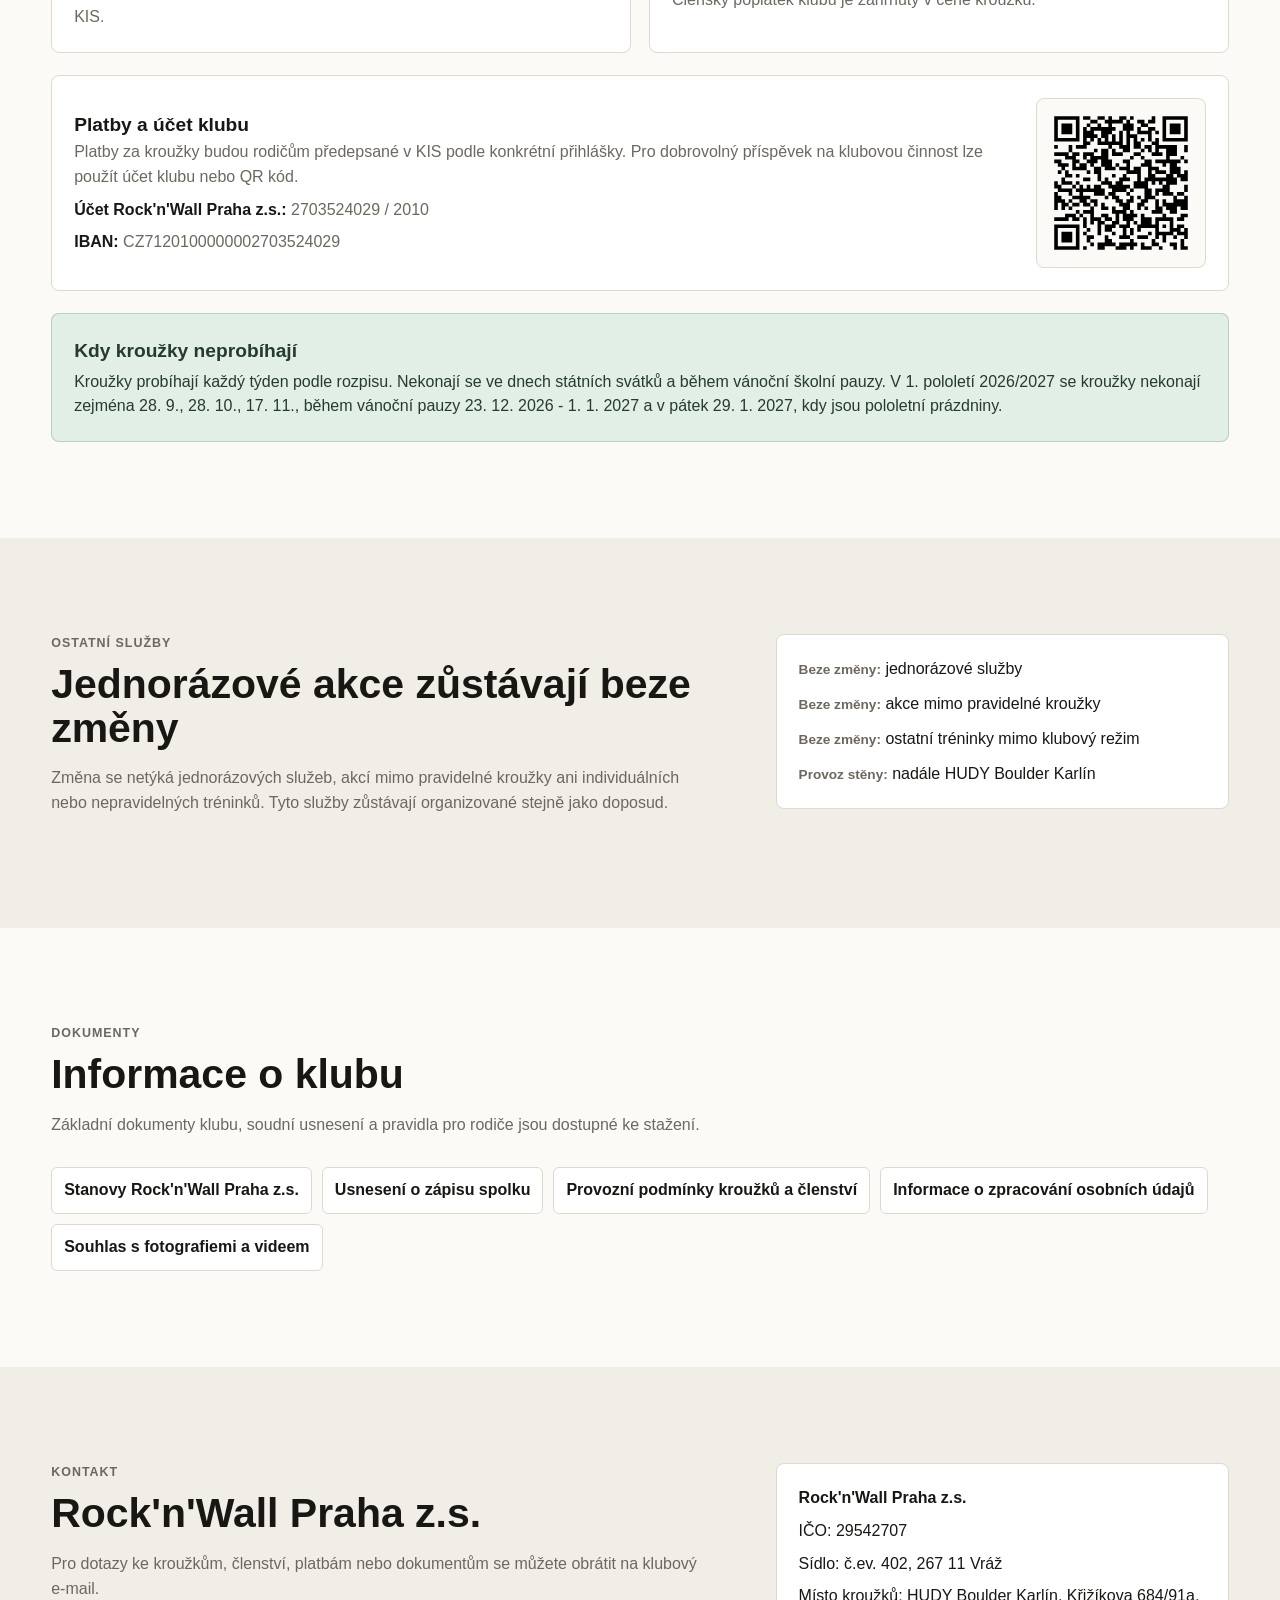
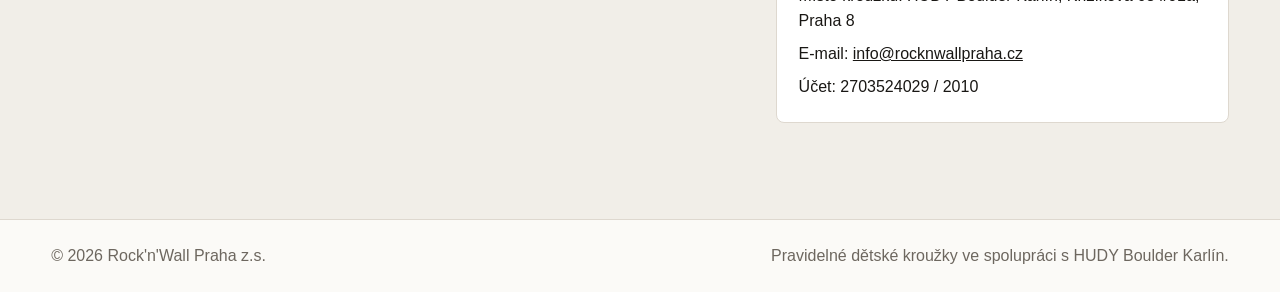
==== commit b7e4f36e: "Add parent FAQ page" ====
--- a/index.html
+++ b/index.html
@@ -19,6 +19,7 @@
       <nav class="site-nav" aria-label="Hlavní navigace">
         <a href="#klub">Klub</a>
         <a href="#krouzky">Kroužky</a>
+        <a href="faq.html">FAQ</a>
         <a href="#sluzby">Ostatní služby</a>
         <a href="#dokumenty">Dokumenty</a>
         <a href="fotogalerie.html">Fotogalerie</a>
@@ -114,6 +115,7 @@
           <div class="signup-actions">
             <a class="button primary" href="https://clen.rocknwallpraha.cz" target="_blank" rel="noopener noreferrer">Registrace nového člena</a>
             <a class="button secondary" href="https://clen.rocknwallpraha.cz/v2/registration" target="_blank" rel="noopener noreferrer">Vybrat kroužek v KIS</a>
+            <a class="button secondary" href="faq.html">FAQ pro rodiče</a>
           </div>
         </div>
 
--- a/style.css
+++ b/style.css
@@ -387,6 +387,60 @@
   white-space: nowrap;
 }
 
+.faq-actions {
+  display: flex;
+  flex-wrap: wrap;
+  gap: 12px;
+  margin-top: 24px;
+}
+
+.faq-list {
+  display: grid;
+  gap: 12px;
+}
+
+.faq-item {
+  background: var(--white);
+  border: 1px solid var(--line);
+  border-radius: 8px;
+}
+
+.faq-item summary {
+  cursor: pointer;
+  padding: 18px 20px;
+  color: var(--ink);
+  font-weight: 700;
+}
+
+.faq-item p {
+  margin: 0;
+  padding: 0 20px 20px;
+  color: var(--muted);
+}
+
+.faq-item a {
+  color: var(--accent-dark);
+  font-weight: 700;
+}
+
+.faq-note {
+  margin-top: 22px;
+  padding: 22px;
+  color: #243b2d;
+  background: #e2efe6;
+  border: 1px solid rgba(63, 118, 84, 0.25);
+  border-radius: 8px;
+}
+
+.faq-note h3,
+.faq-note p {
+  margin: 0;
+}
+
+.faq-note p {
+  margin-top: 6px;
+}
+
 .app-download {
   display: grid;
   grid-template-columns: minmax(0, 1fr) auto;
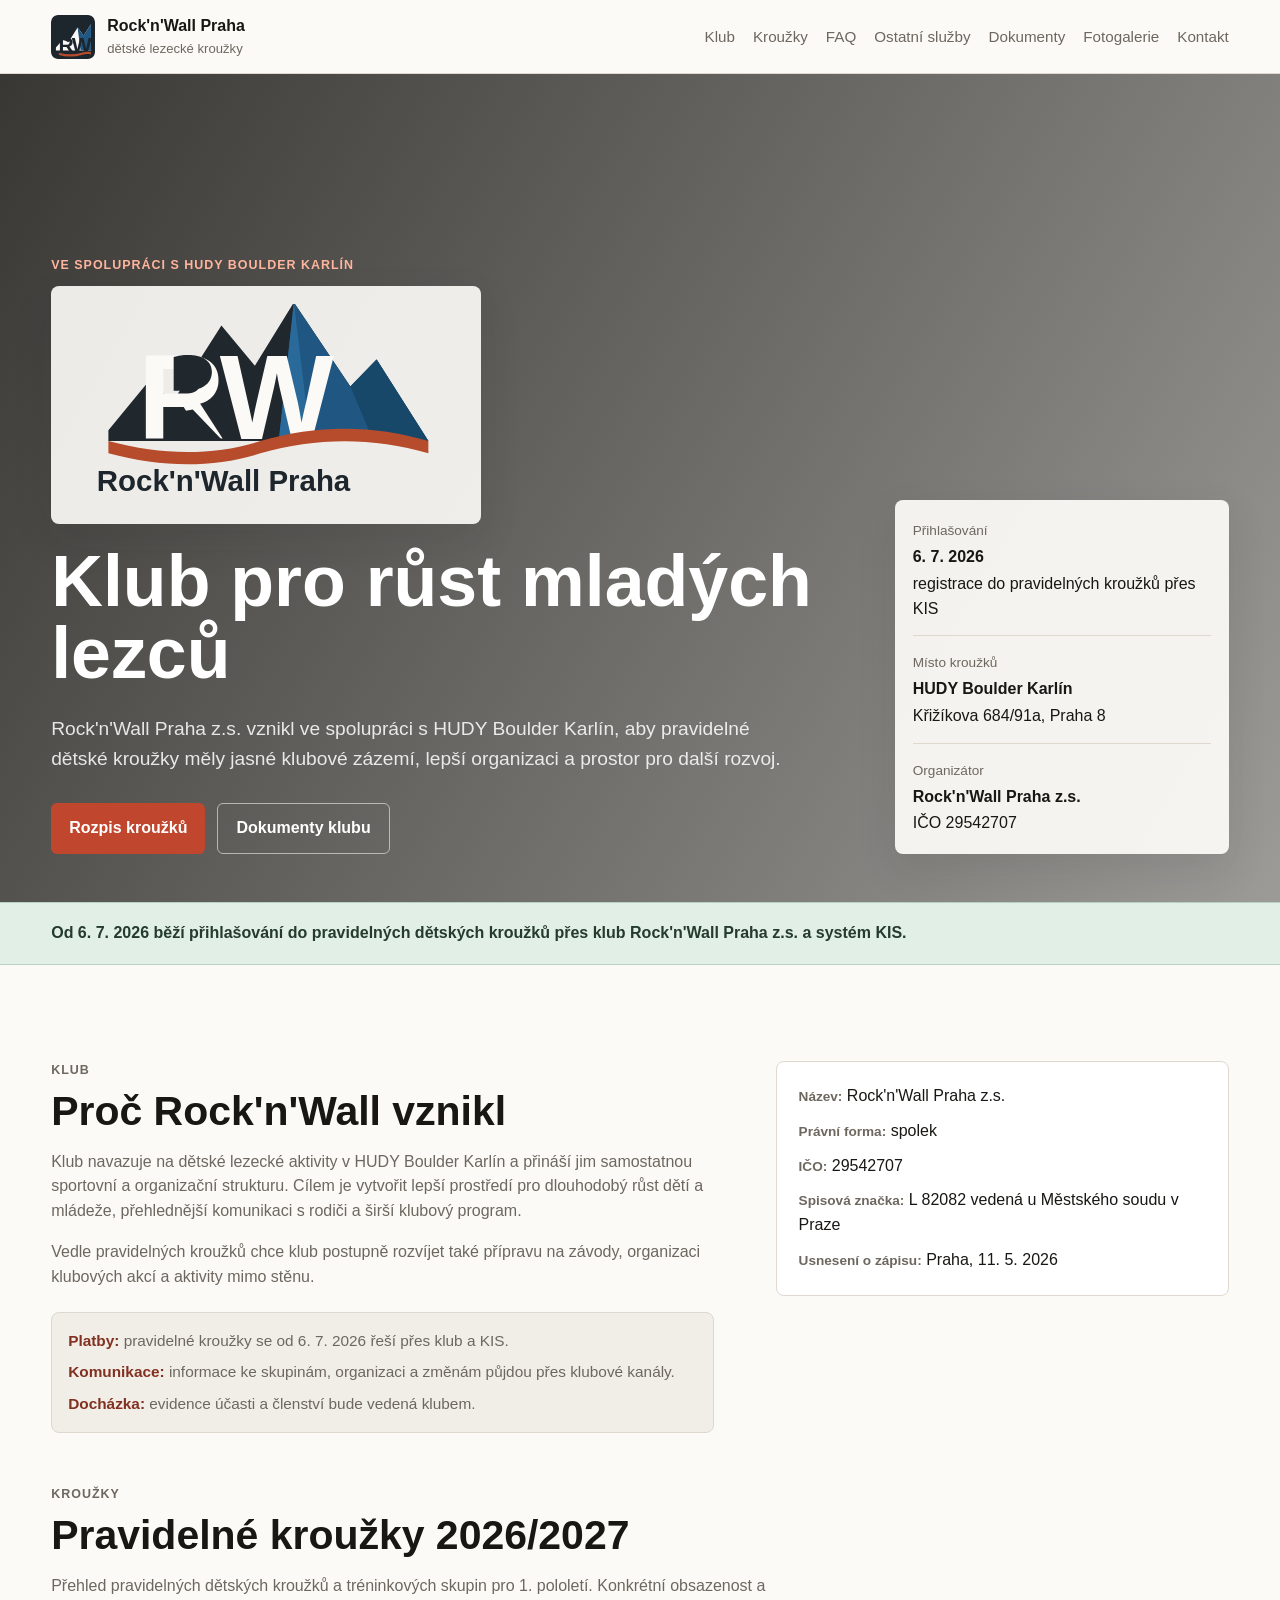
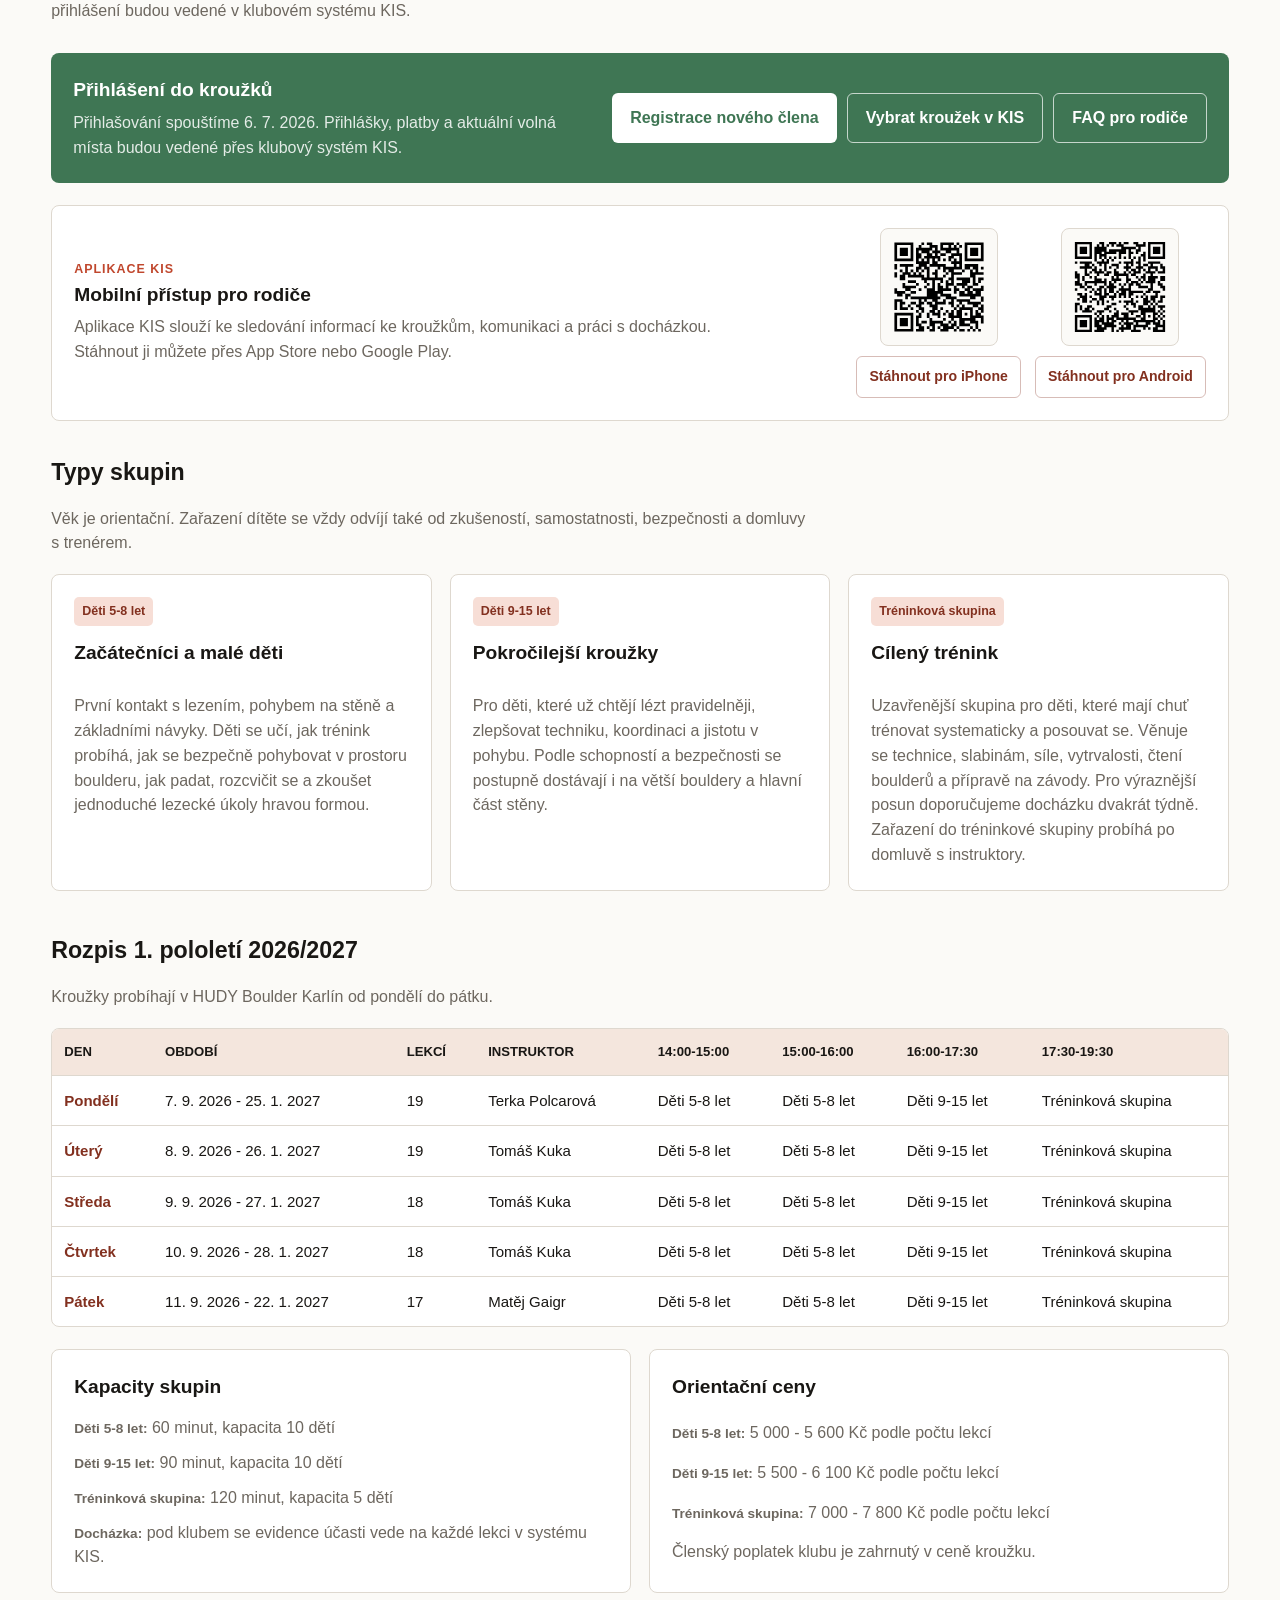
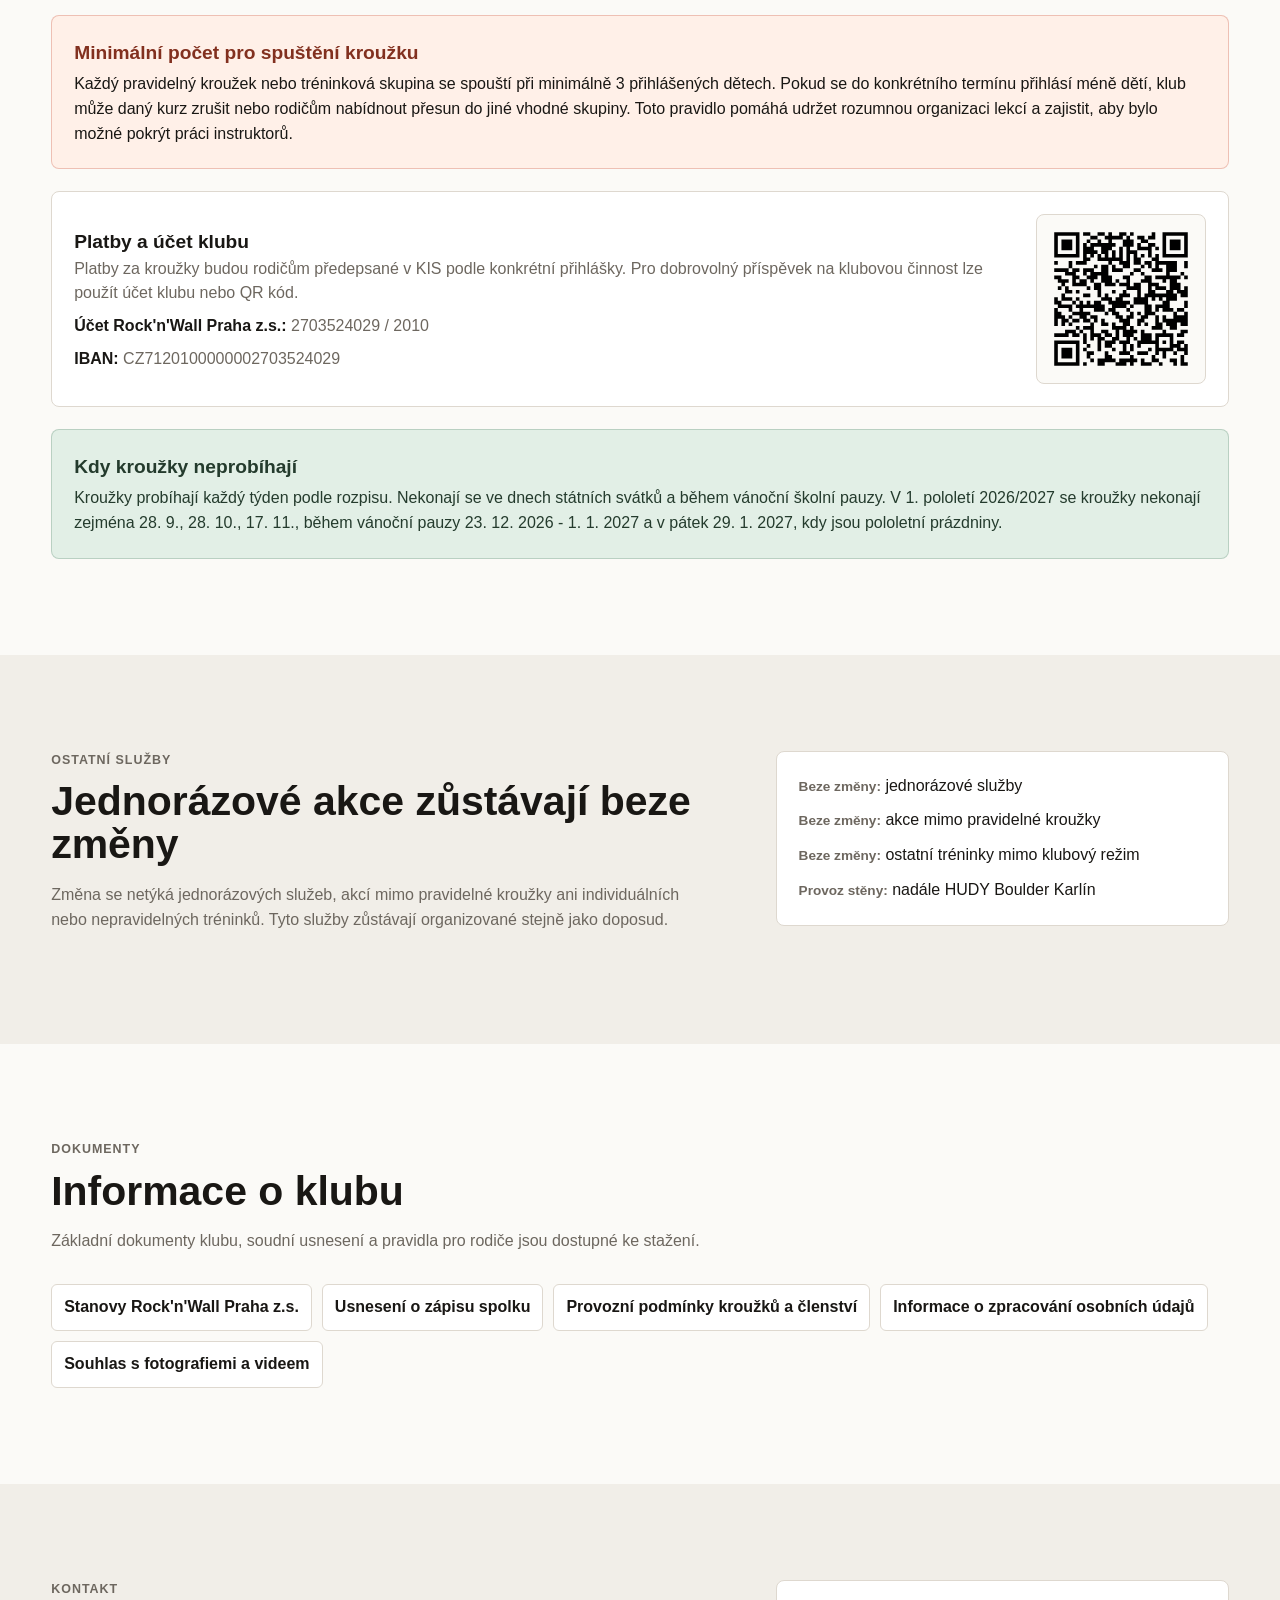
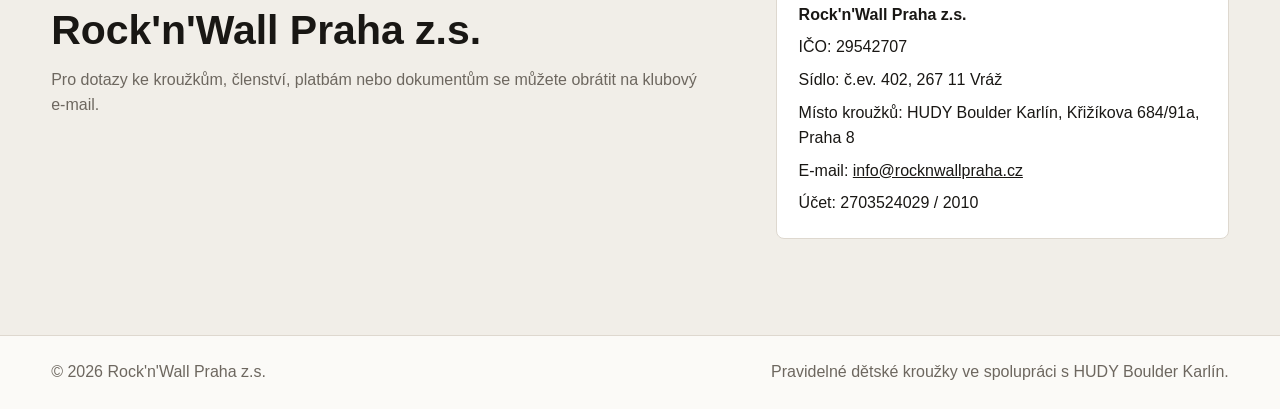
==== commit 203b2f4f: "Highlight minimum course enrollment" ====
--- a/index.html
+++ b/index.html
@@ -259,7 +259,6 @@
             <p><strong>Děti 5-8 let:</strong> 60 minut, kapacita 10 dětí</p>
             <p><strong>Děti 9-15 let:</strong> 90 minut, kapacita 10 dětí</p>
             <p><strong>Tréninková skupina:</strong> 120 minut, kapacita 5 dětí</p>
-            <p><strong>Minimální účast:</strong> běžný kroužek se otevírá při alespoň 3 dětech, tréninková skupina při alespoň 2 dětech.</p>
             <p><strong>Docházka:</strong> pod klubem se evidence účasti vede na každé lekci v systému KIS.</p>
           </div>
           <div class="info-list">
@@ -269,6 +268,16 @@
             <p><strong>Tréninková skupina:</strong> 7 000 - 7 800 Kč podle počtu lekcí</p>
             <p>Členský poplatek klubu je zahrnutý v ceně kroužku.</p>
           </div>
+        </div>
+
+        <div class="schedule-note important-note">
+          <h3>Minimální počet pro spuštění kroužku</h3>
+          <p>
+            Každý pravidelný kroužek nebo tréninková skupina se spouští při minimálně 3 přihlášených dětech.
+            Pokud se do konkrétního termínu přihlásí méně dětí, klub může daný kurz zrušit nebo rodičům
+            nabídnout přesun do jiné vhodné skupiny. Toto pravidlo pomáhá udržet rozumnou organizaci lekcí
+            a zajistit, aby bylo možné pokrýt práci instruktorů.
+          </p>
         </div>
 
         <div class="payment-box">
--- a/style.css
+++ b/style.css
@@ -597,6 +597,16 @@
   margin: 0;
 }
 
+.important-note {
+  border-color: rgba(192, 71, 45, 0.28);
+  background: #fff0e8;
+  color: var(--ink);
+}
+
+.important-note h3 {
+  color: var(--accent-dark);
+}
+
 .gallery-event {
   margin-top: 28px;
   padding: clamp(18px, 3vw, 30px);
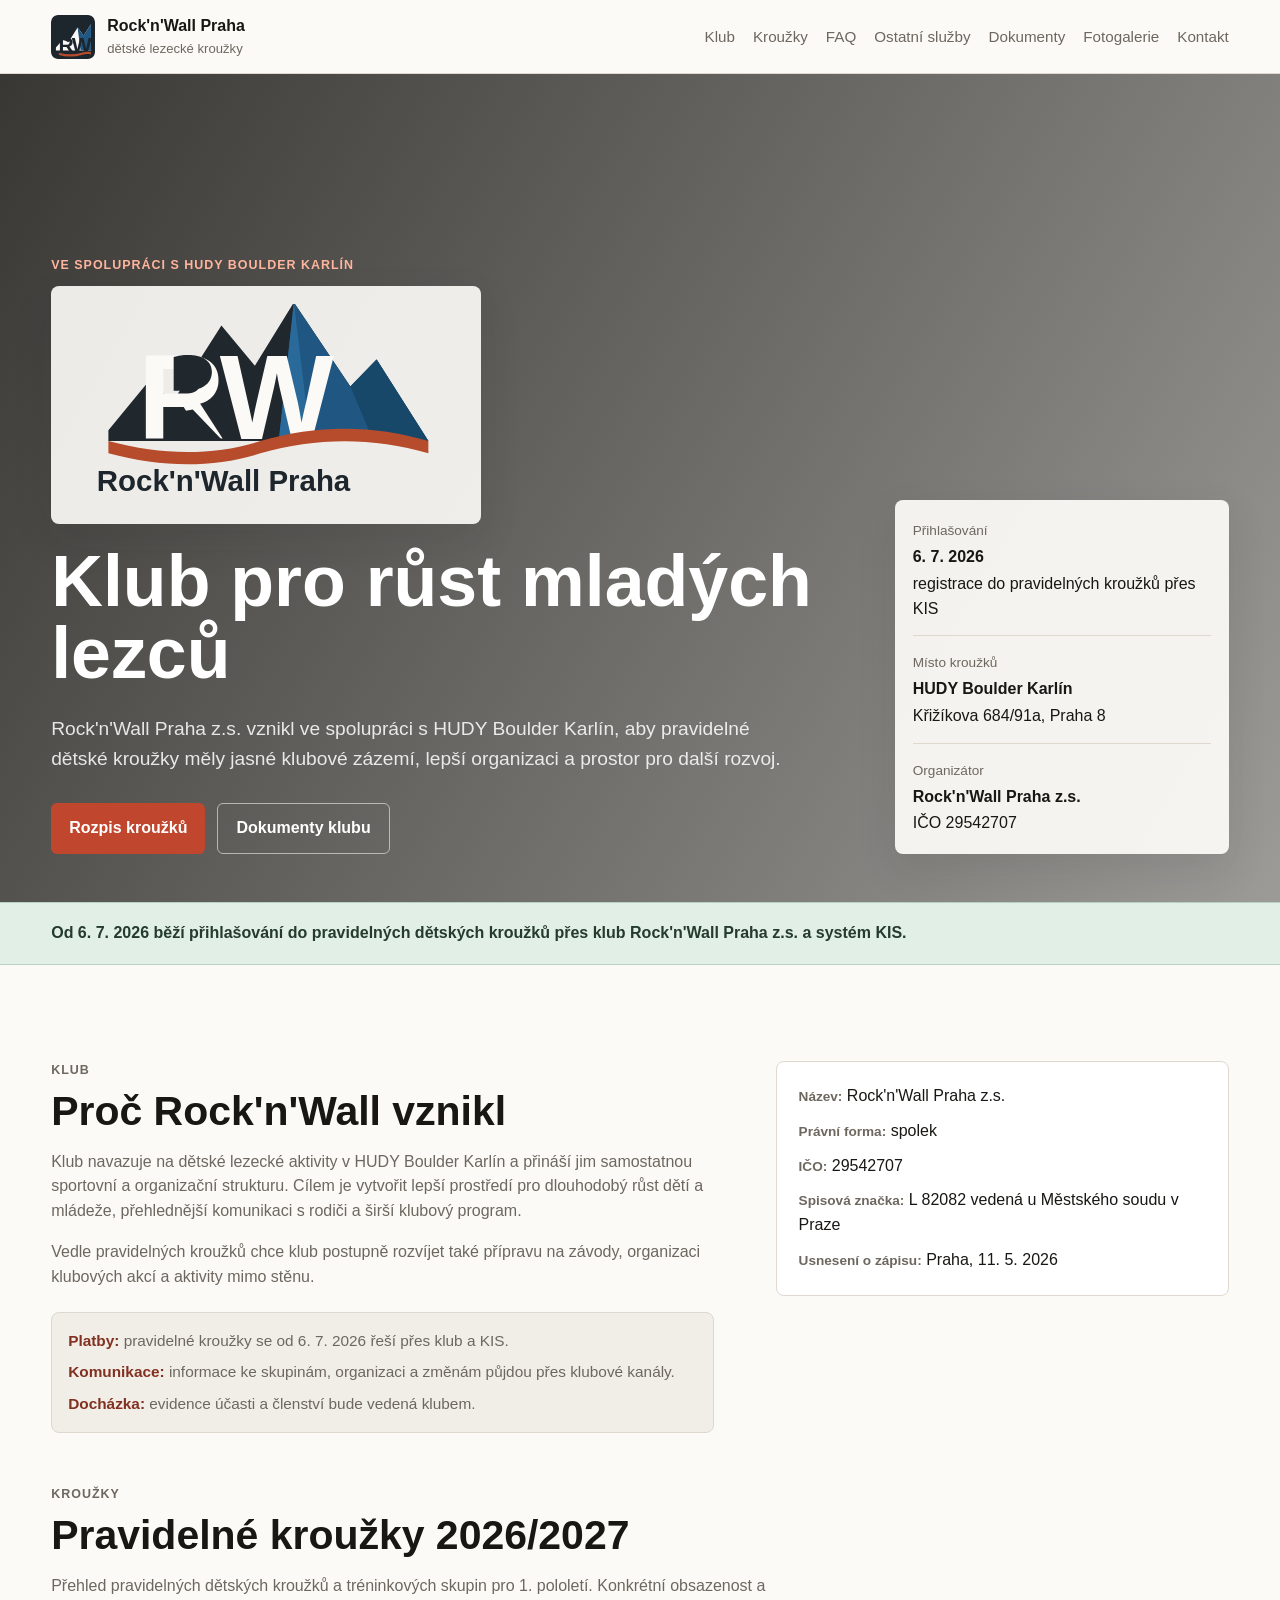
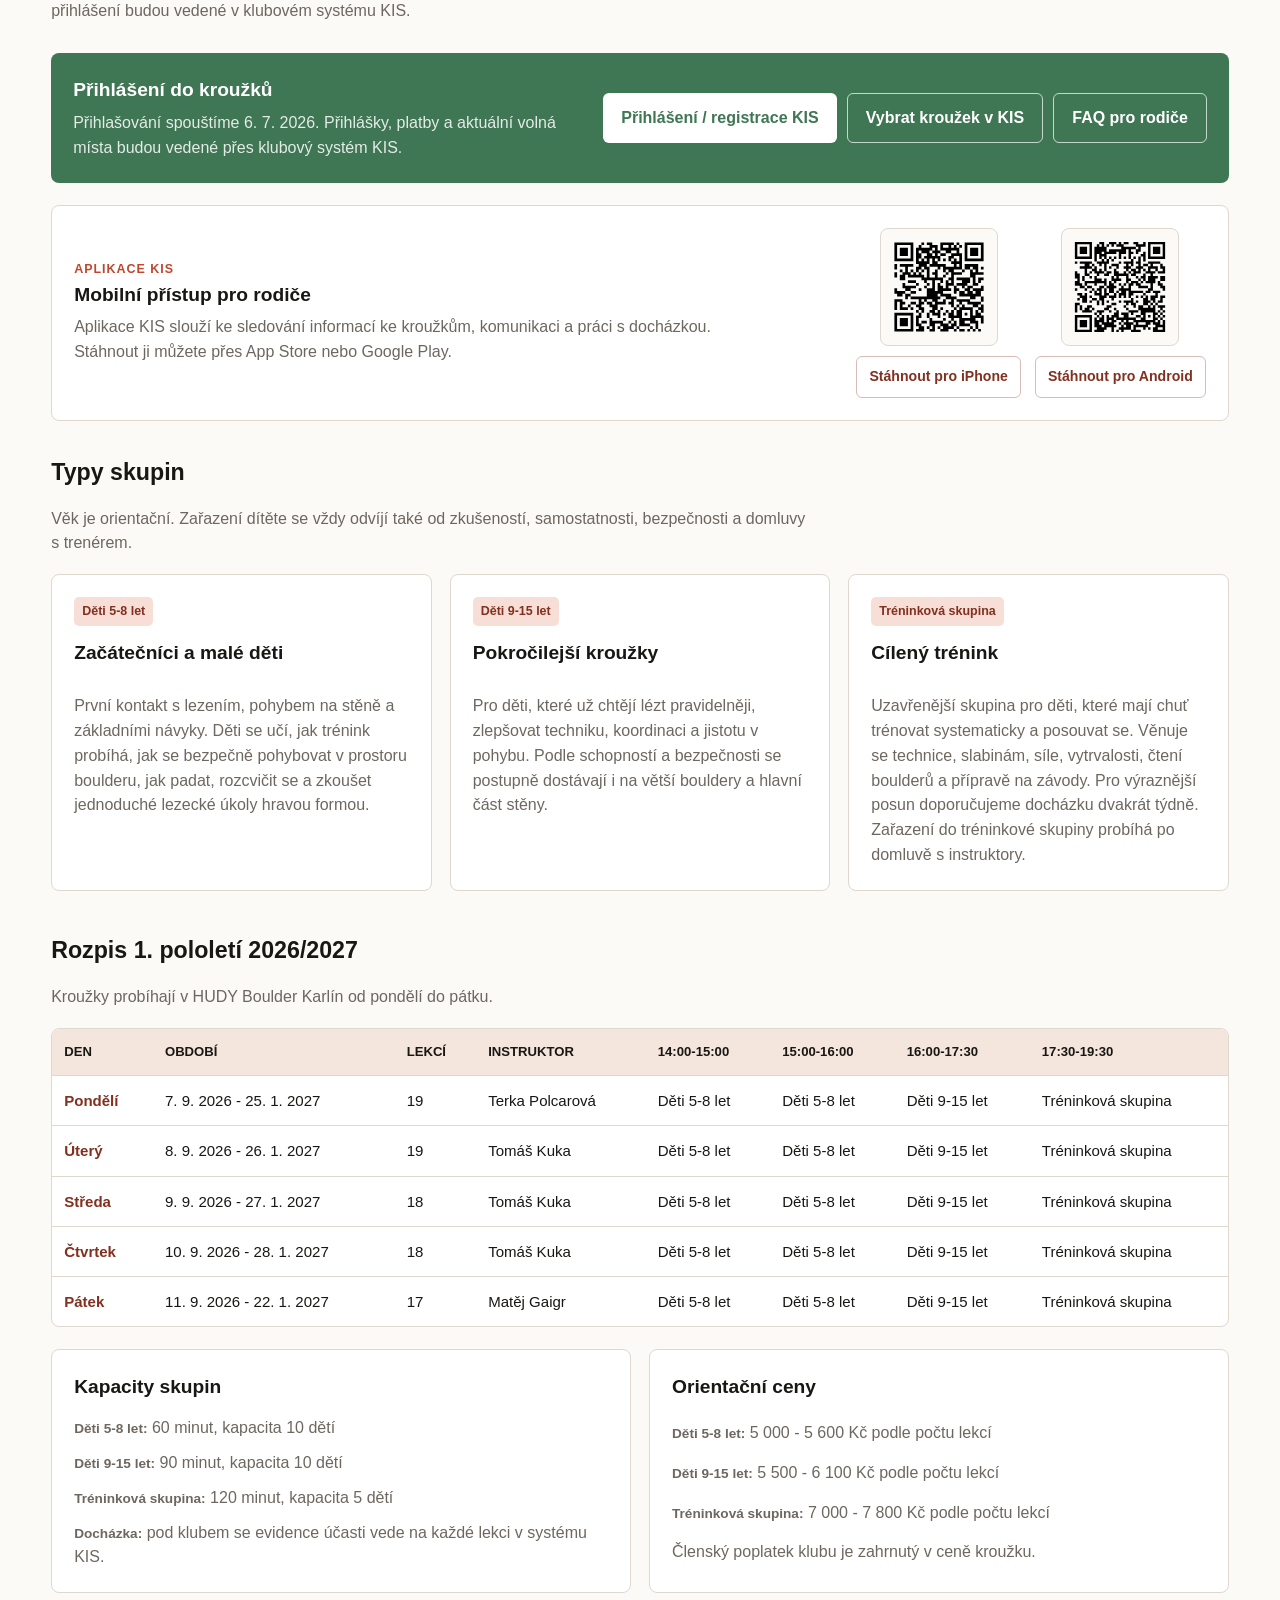
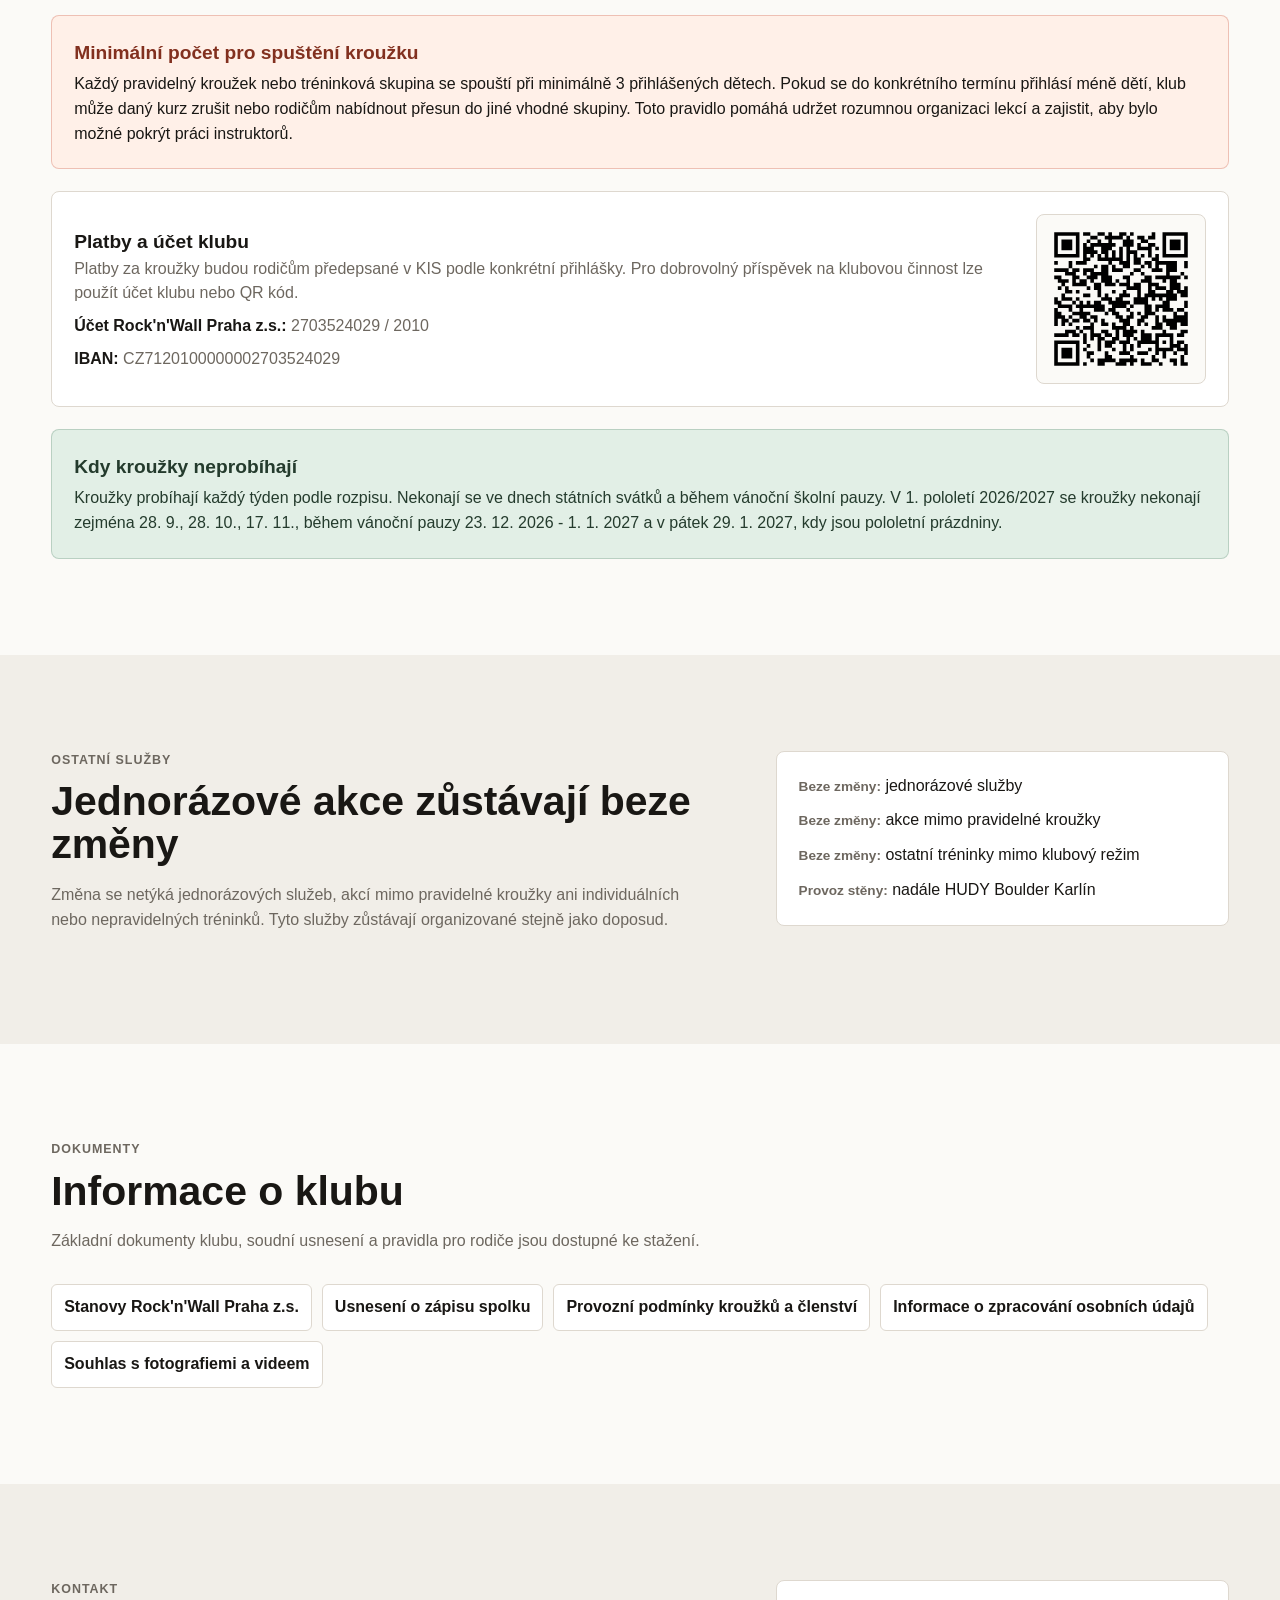
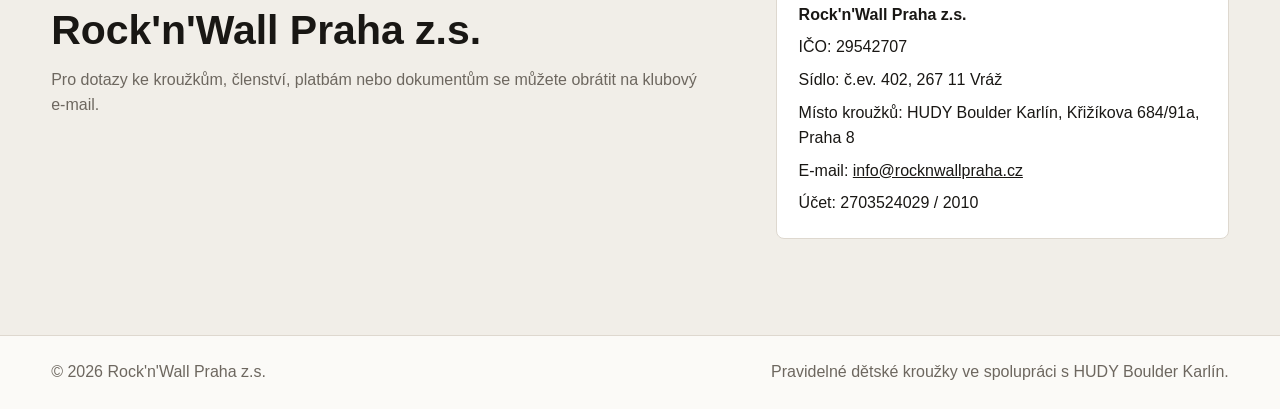
==== commit cdc6d710: "Update KIS registration button label" ====
--- a/index.html
+++ b/index.html
@@ -113,7 +113,7 @@
             </p>
           </div>
           <div class="signup-actions">
-            <a class="button primary" href="https://clen.rocknwallpraha.cz" target="_blank" rel="noopener noreferrer">Registrace nového člena</a>
+            <a class="button primary" href="https://clen.rocknwallpraha.cz" target="_blank" rel="noopener noreferrer">Přihlášení / registrace KIS</a>
             <a class="button secondary" href="https://clen.rocknwallpraha.cz/v2/registration" target="_blank" rel="noopener noreferrer">Vybrat kroužek v KIS</a>
             <a class="button secondary" href="faq.html">FAQ pro rodiče</a>
           </div>
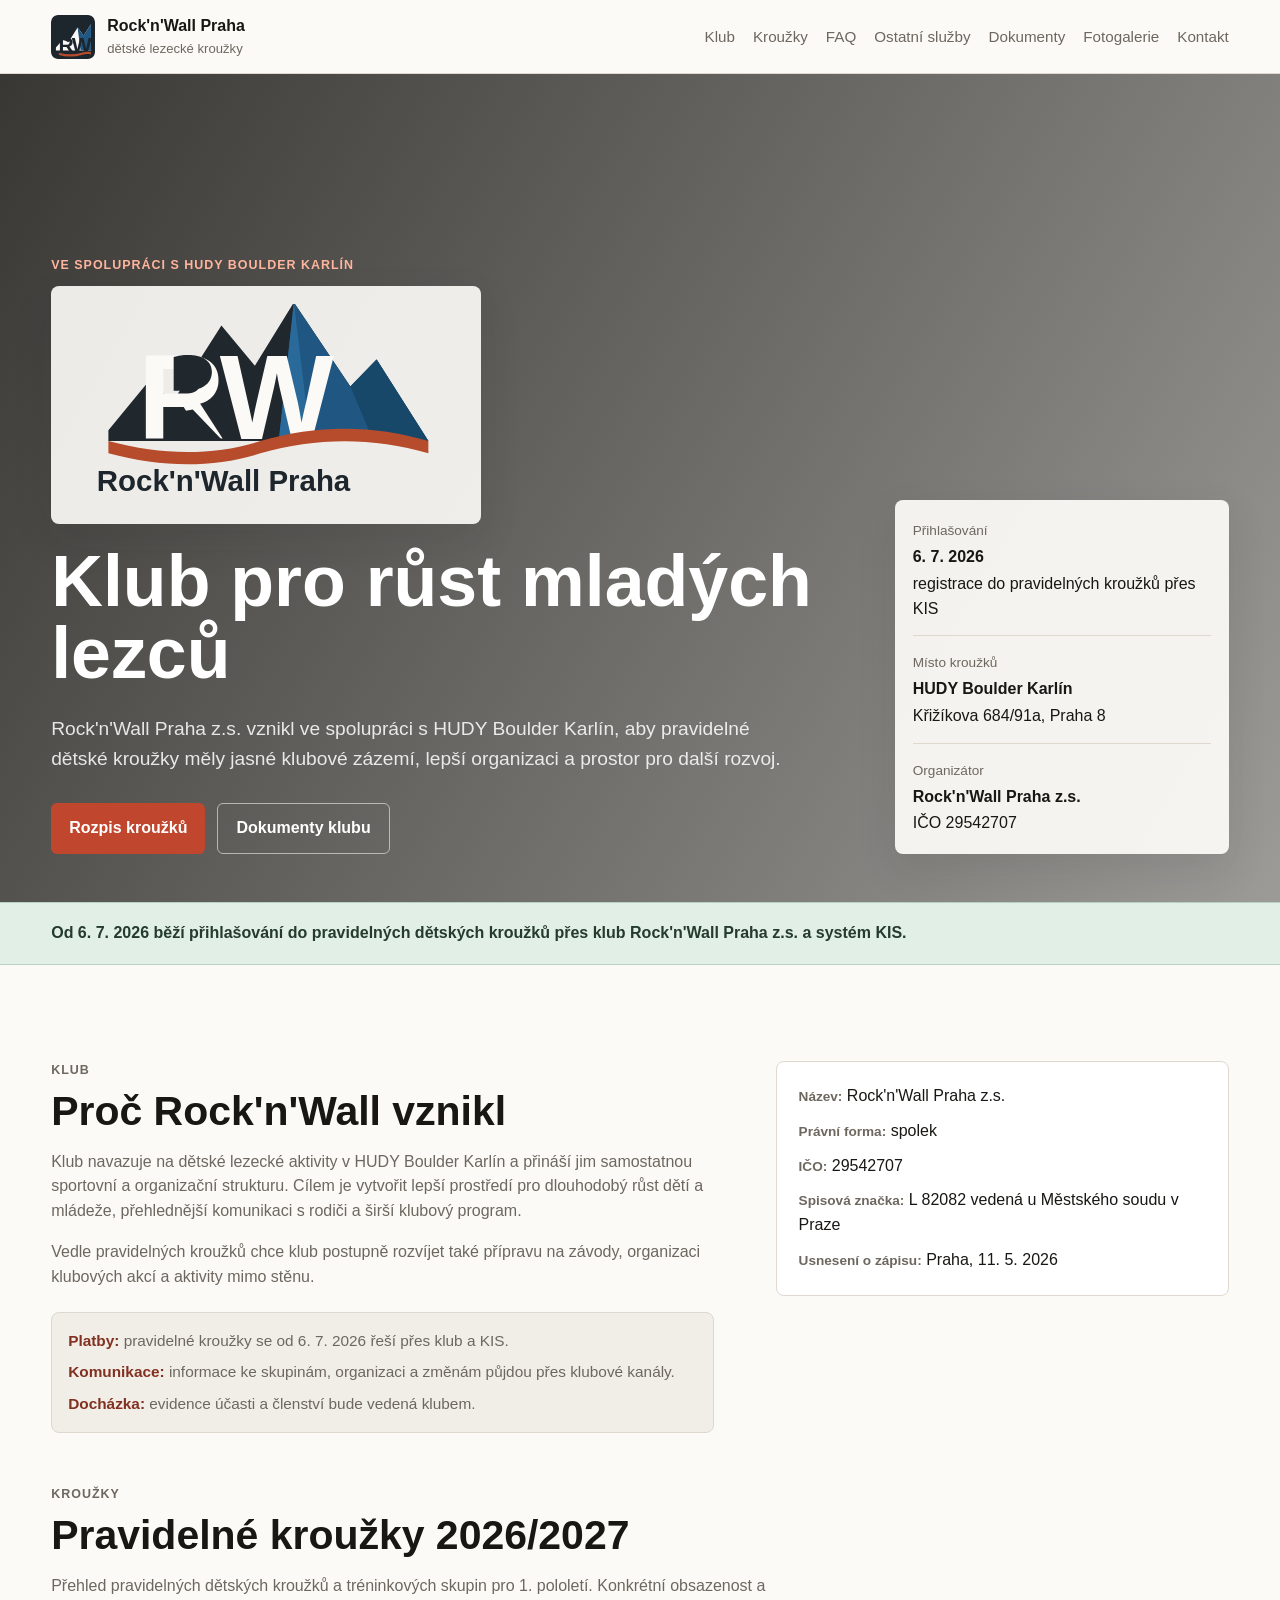
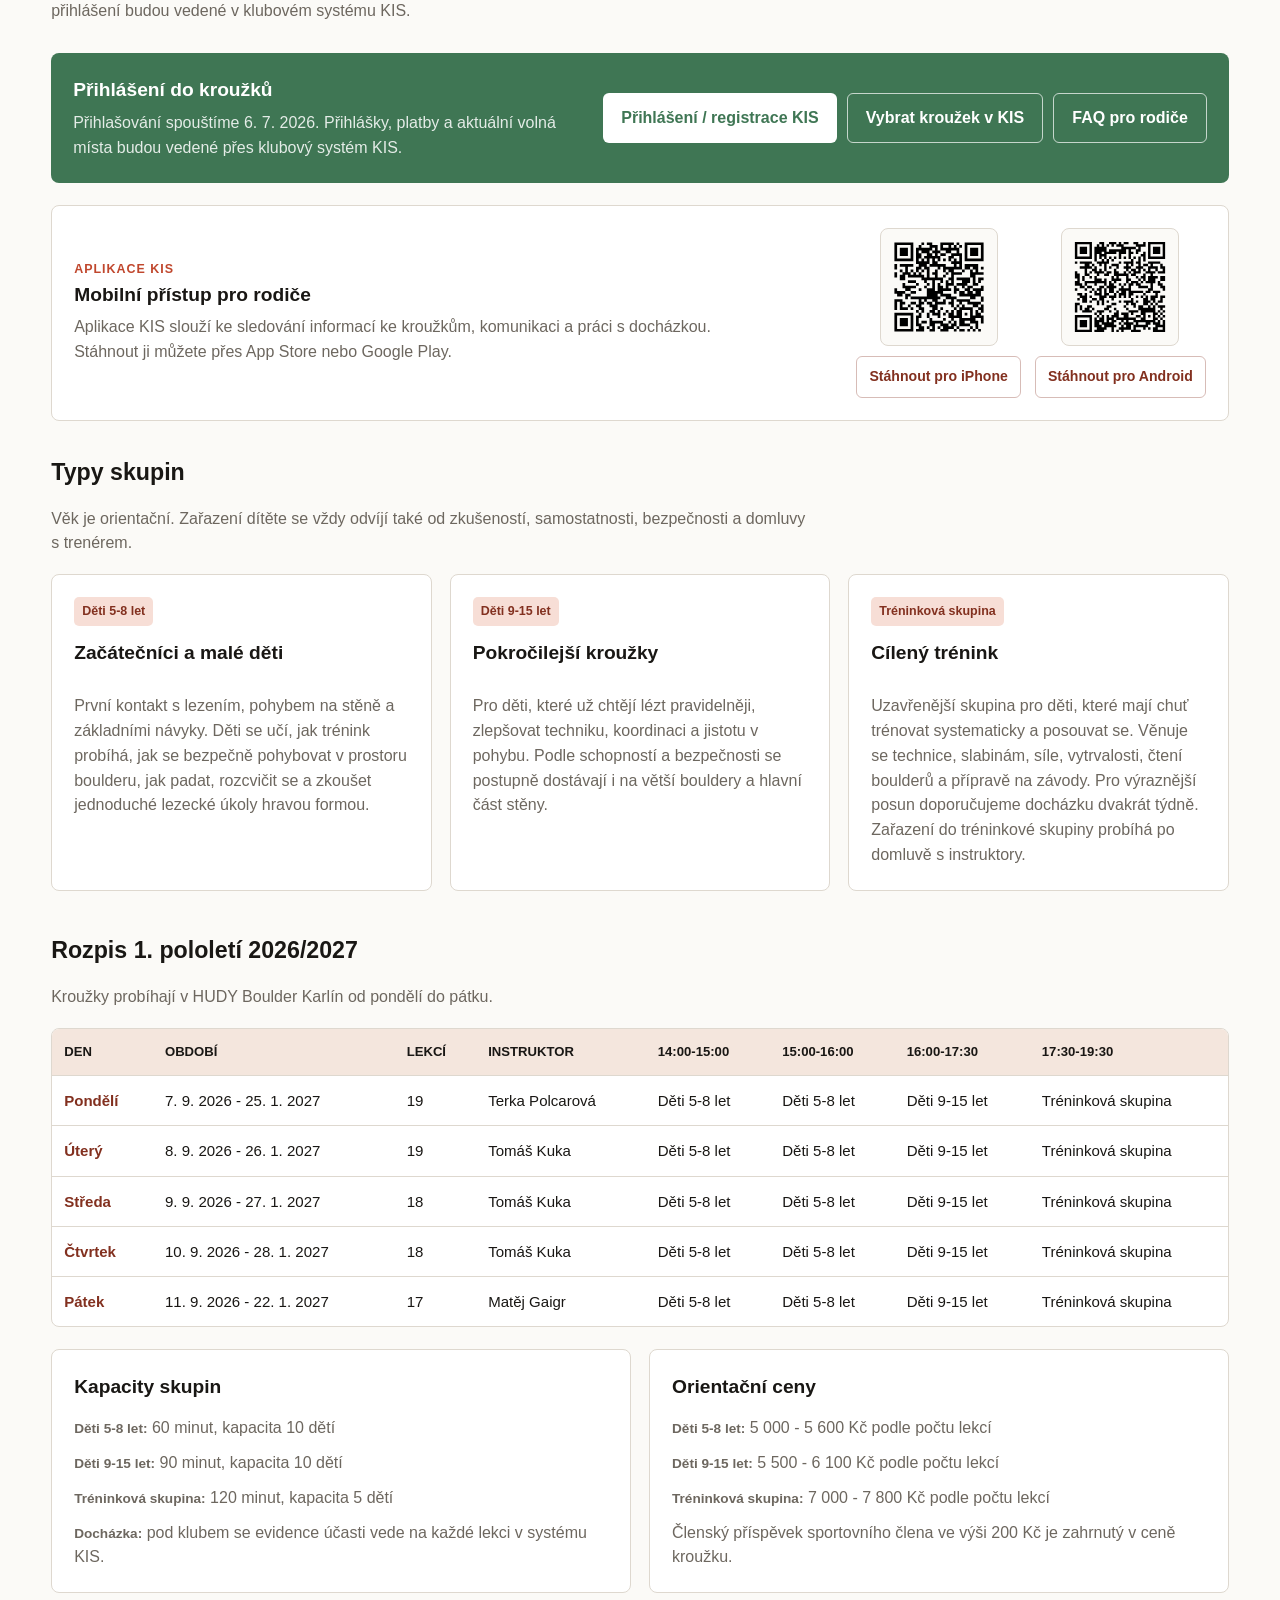
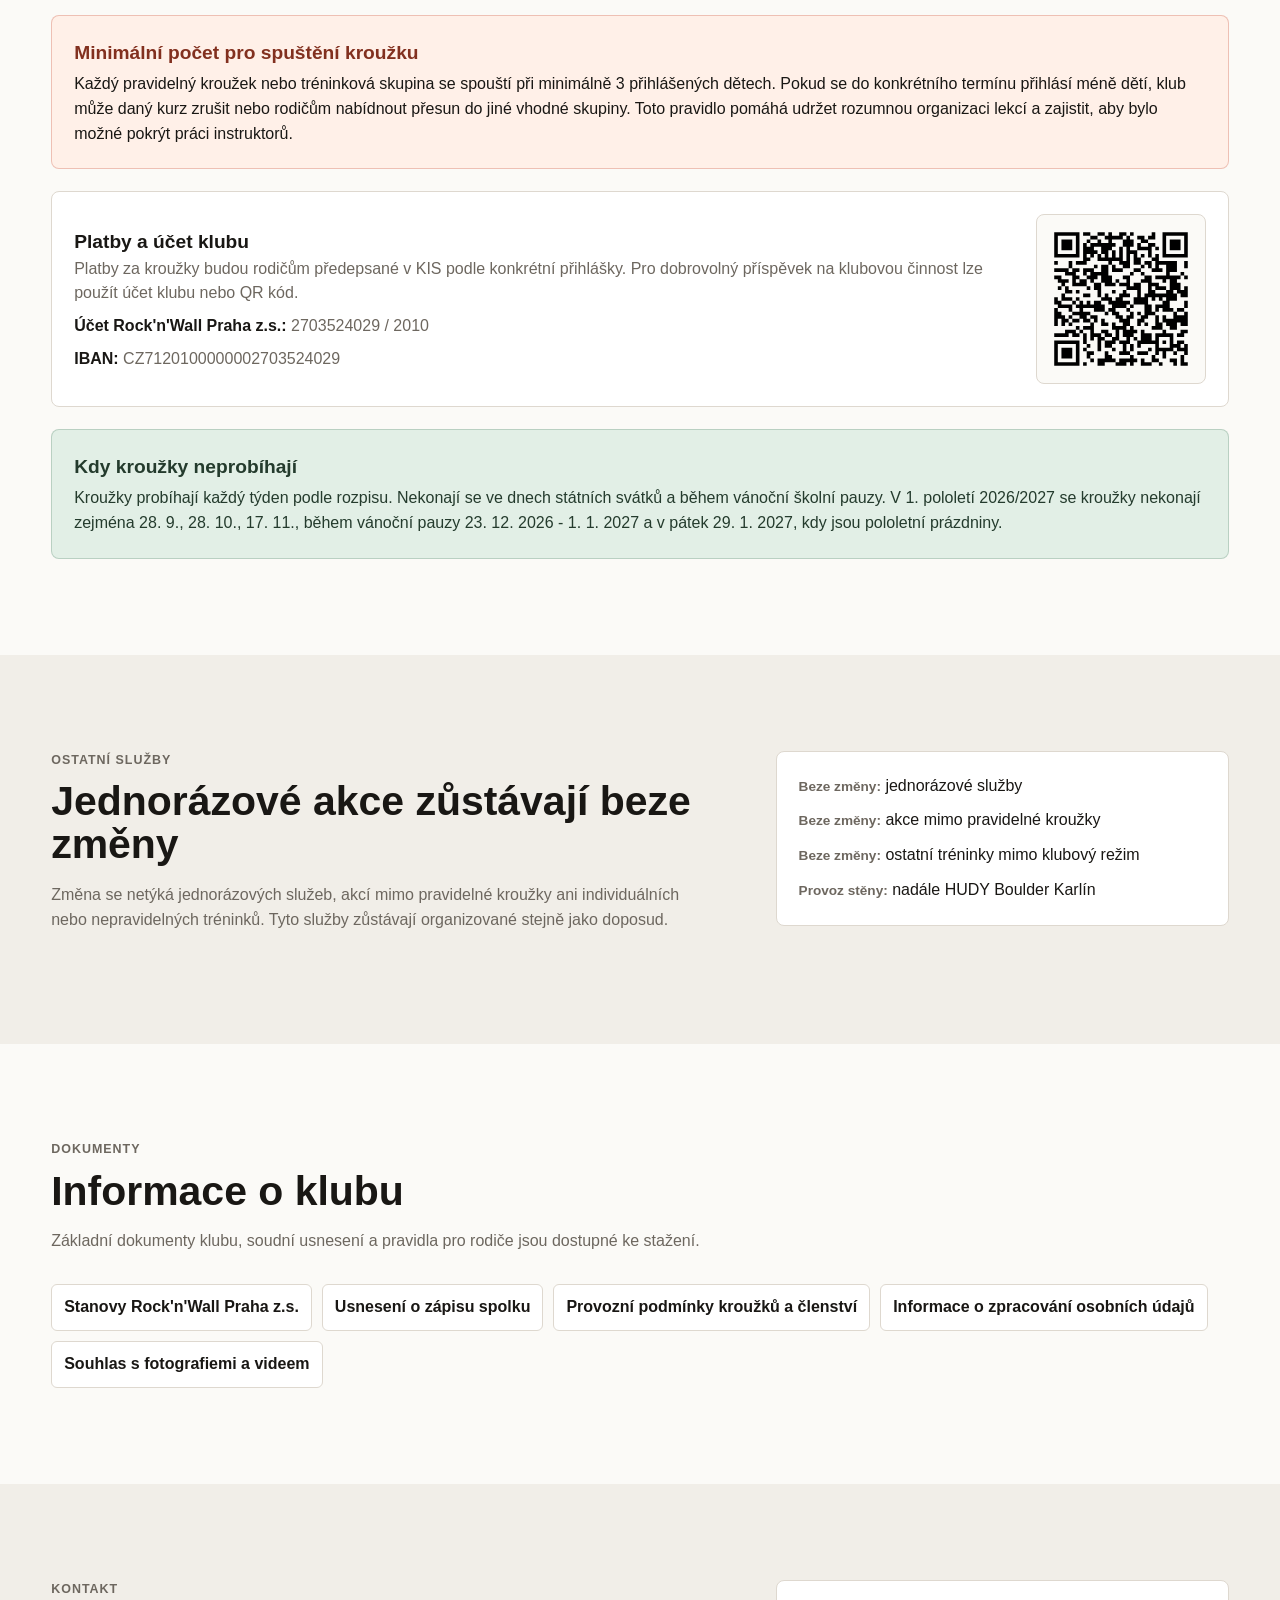
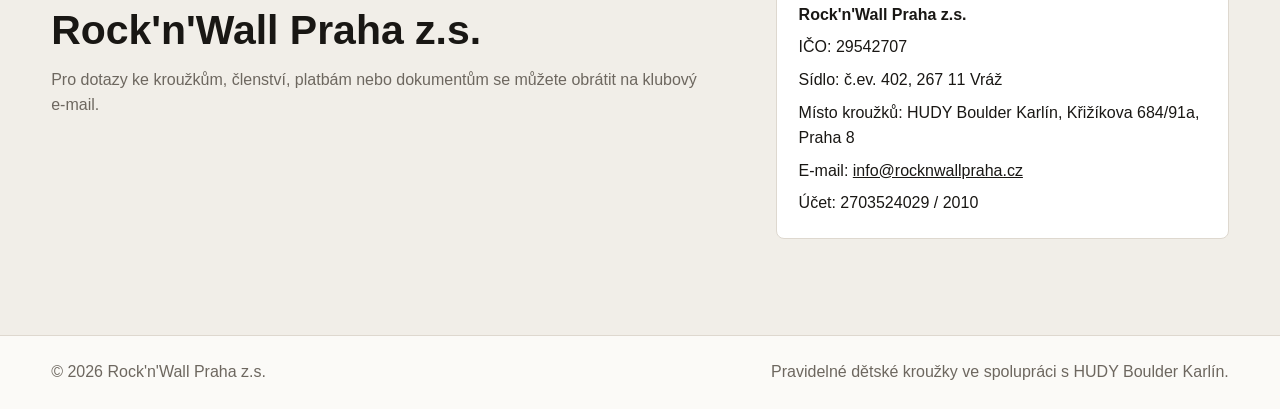
==== commit 10587b65: "Add membership fee amount to site" ====
--- a/index.html
+++ b/index.html
@@ -266,7 +266,7 @@
             <p><strong>Děti 5-8 let:</strong> 5 000 - 5 600 Kč podle počtu lekcí</p>
             <p><strong>Děti 9-15 let:</strong> 5 500 - 6 100 Kč podle počtu lekcí</p>
             <p><strong>Tréninková skupina:</strong> 7 000 - 7 800 Kč podle počtu lekcí</p>
-            <p>Členský poplatek klubu je zahrnutý v ceně kroužku.</p>
+            <p>Členský příspěvek sportovního člena ve výši 200 Kč je zahrnutý v ceně kroužku.</p>
           </div>
         </div>
 
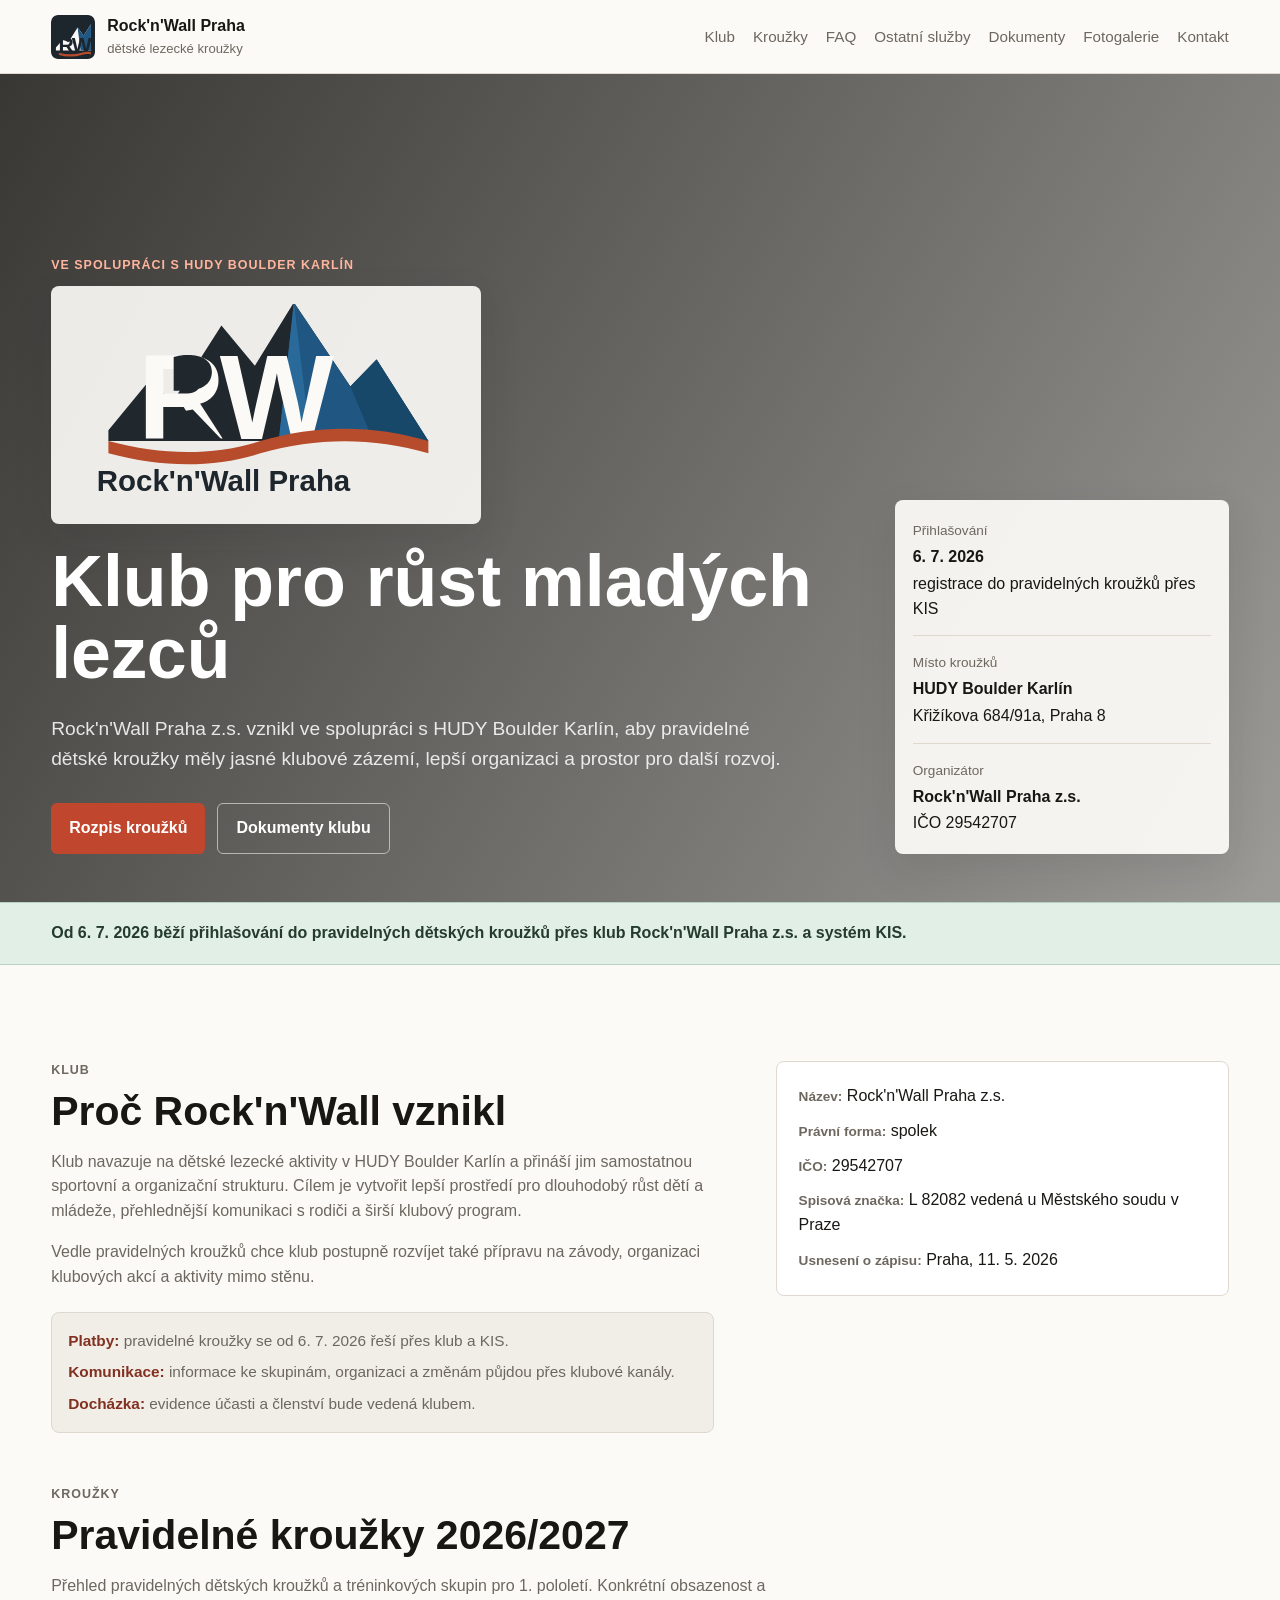
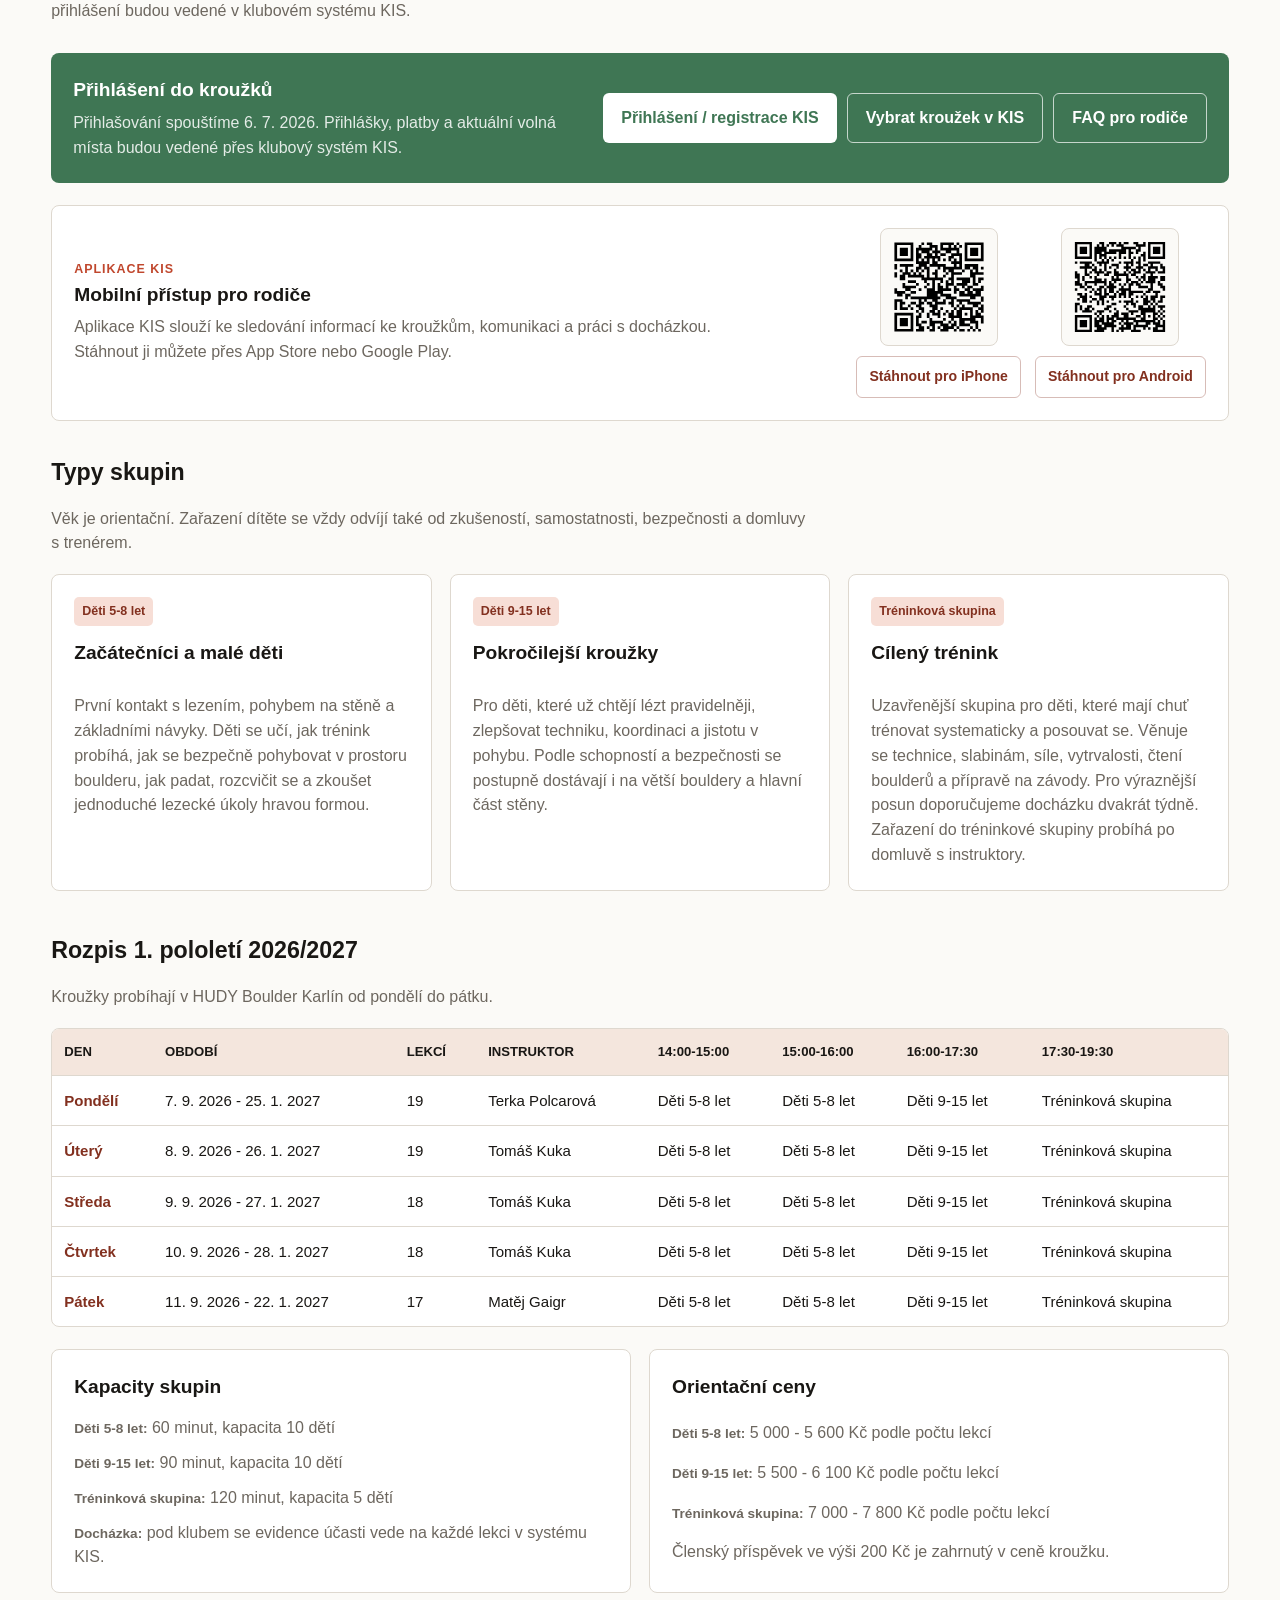
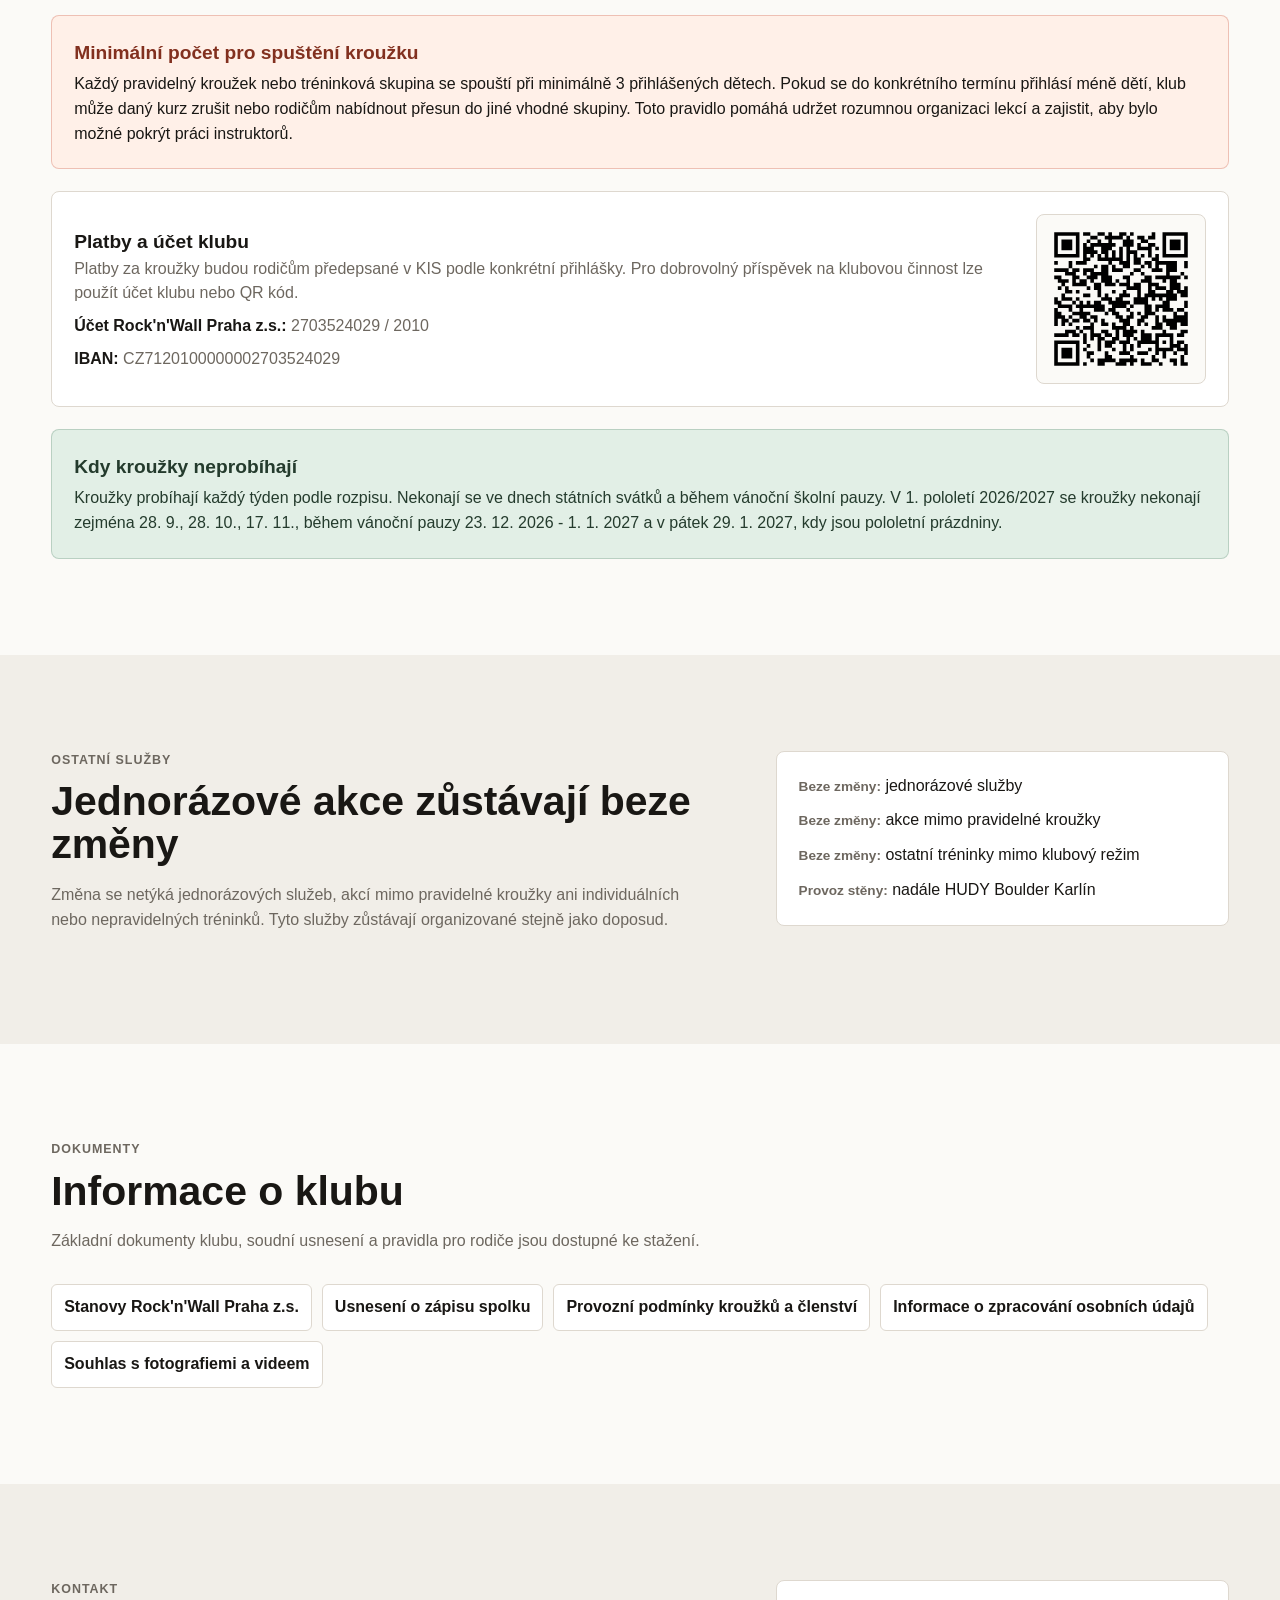
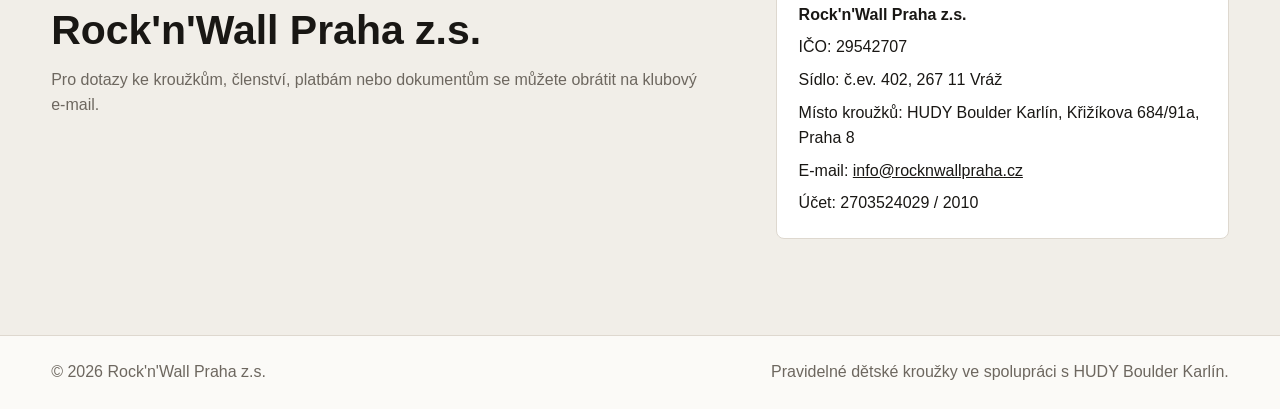
==== commit 727b73d6: "Use neutral membership fee wording" ====
--- a/index.html
+++ b/index.html
@@ -266,7 +266,7 @@
             <p><strong>Děti 5-8 let:</strong> 5 000 - 5 600 Kč podle počtu lekcí</p>
             <p><strong>Děti 9-15 let:</strong> 5 500 - 6 100 Kč podle počtu lekcí</p>
             <p><strong>Tréninková skupina:</strong> 7 000 - 7 800 Kč podle počtu lekcí</p>
-            <p>Členský příspěvek sportovního člena ve výši 200 Kč je zahrnutý v ceně kroužku.</p>
+            <p>Členský příspěvek ve výši 200 Kč je zahrnutý v ceně kroužku.</p>
           </div>
         </div>
 
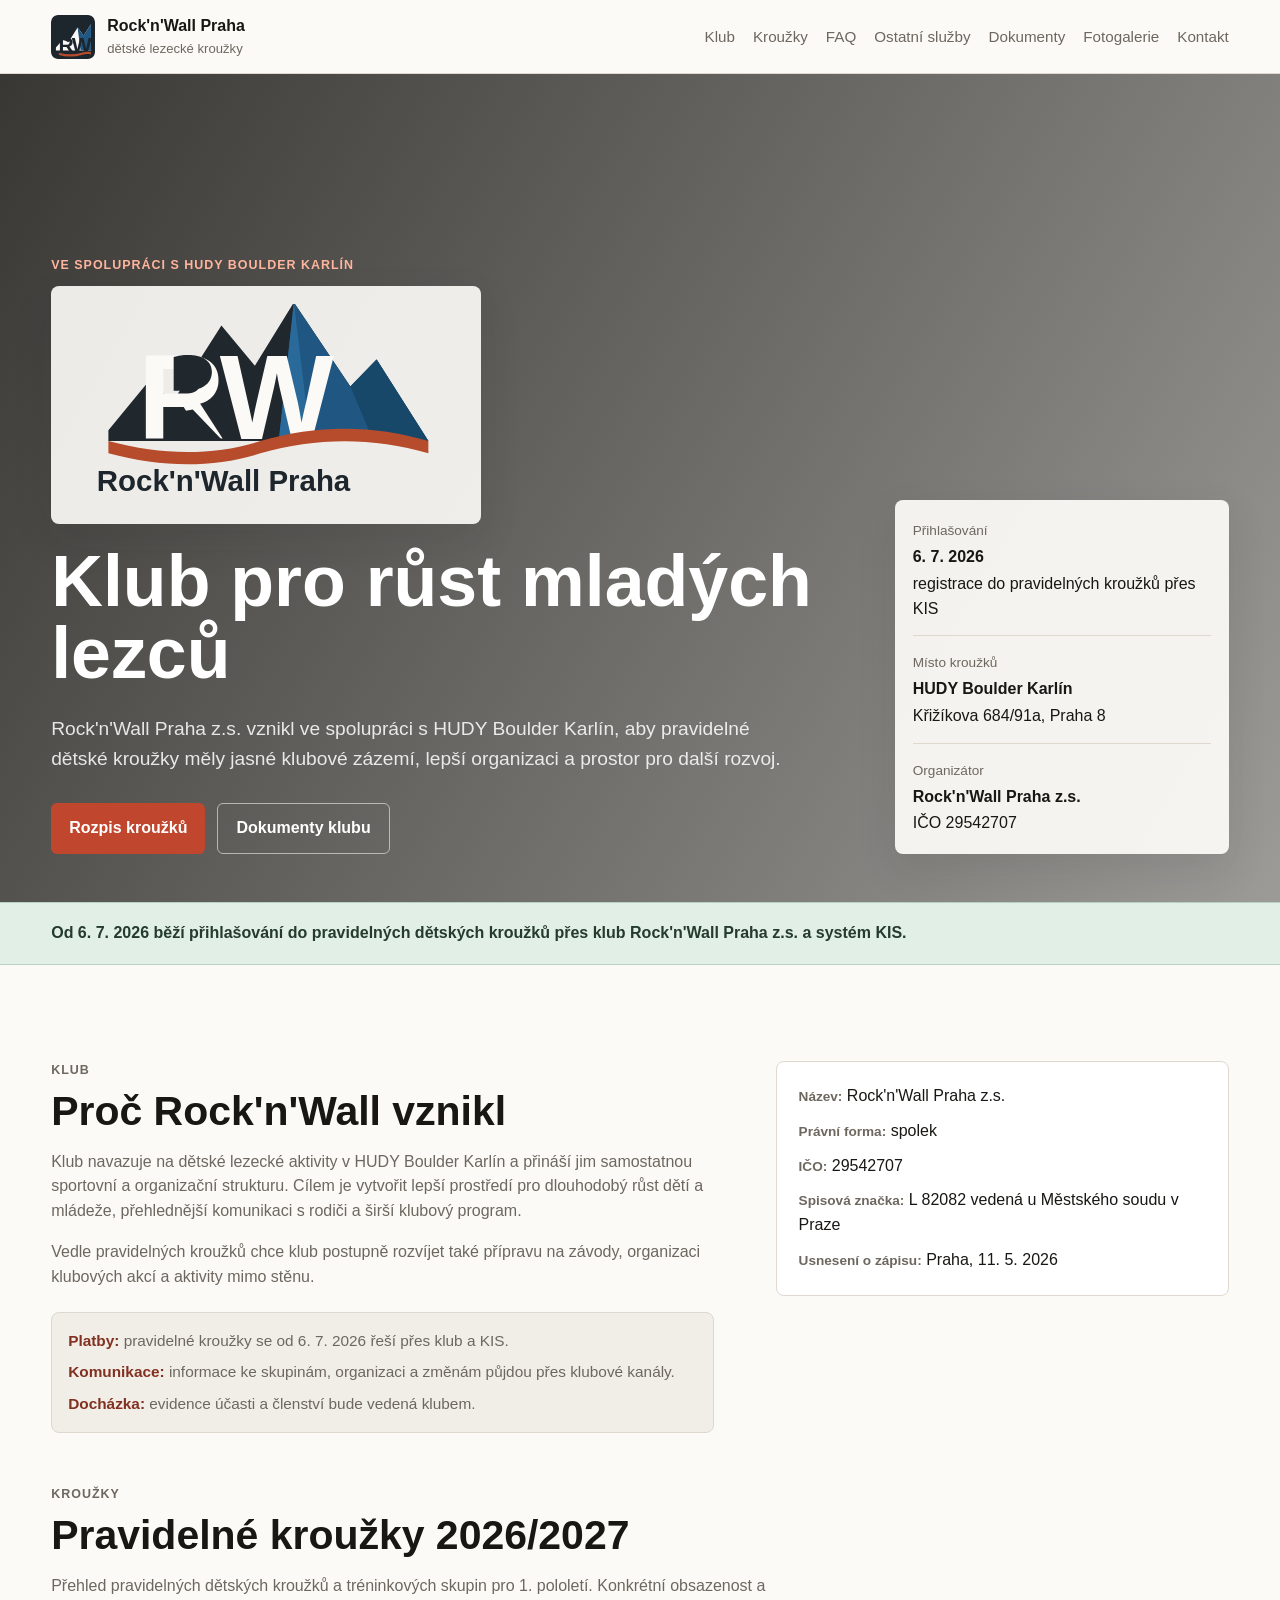
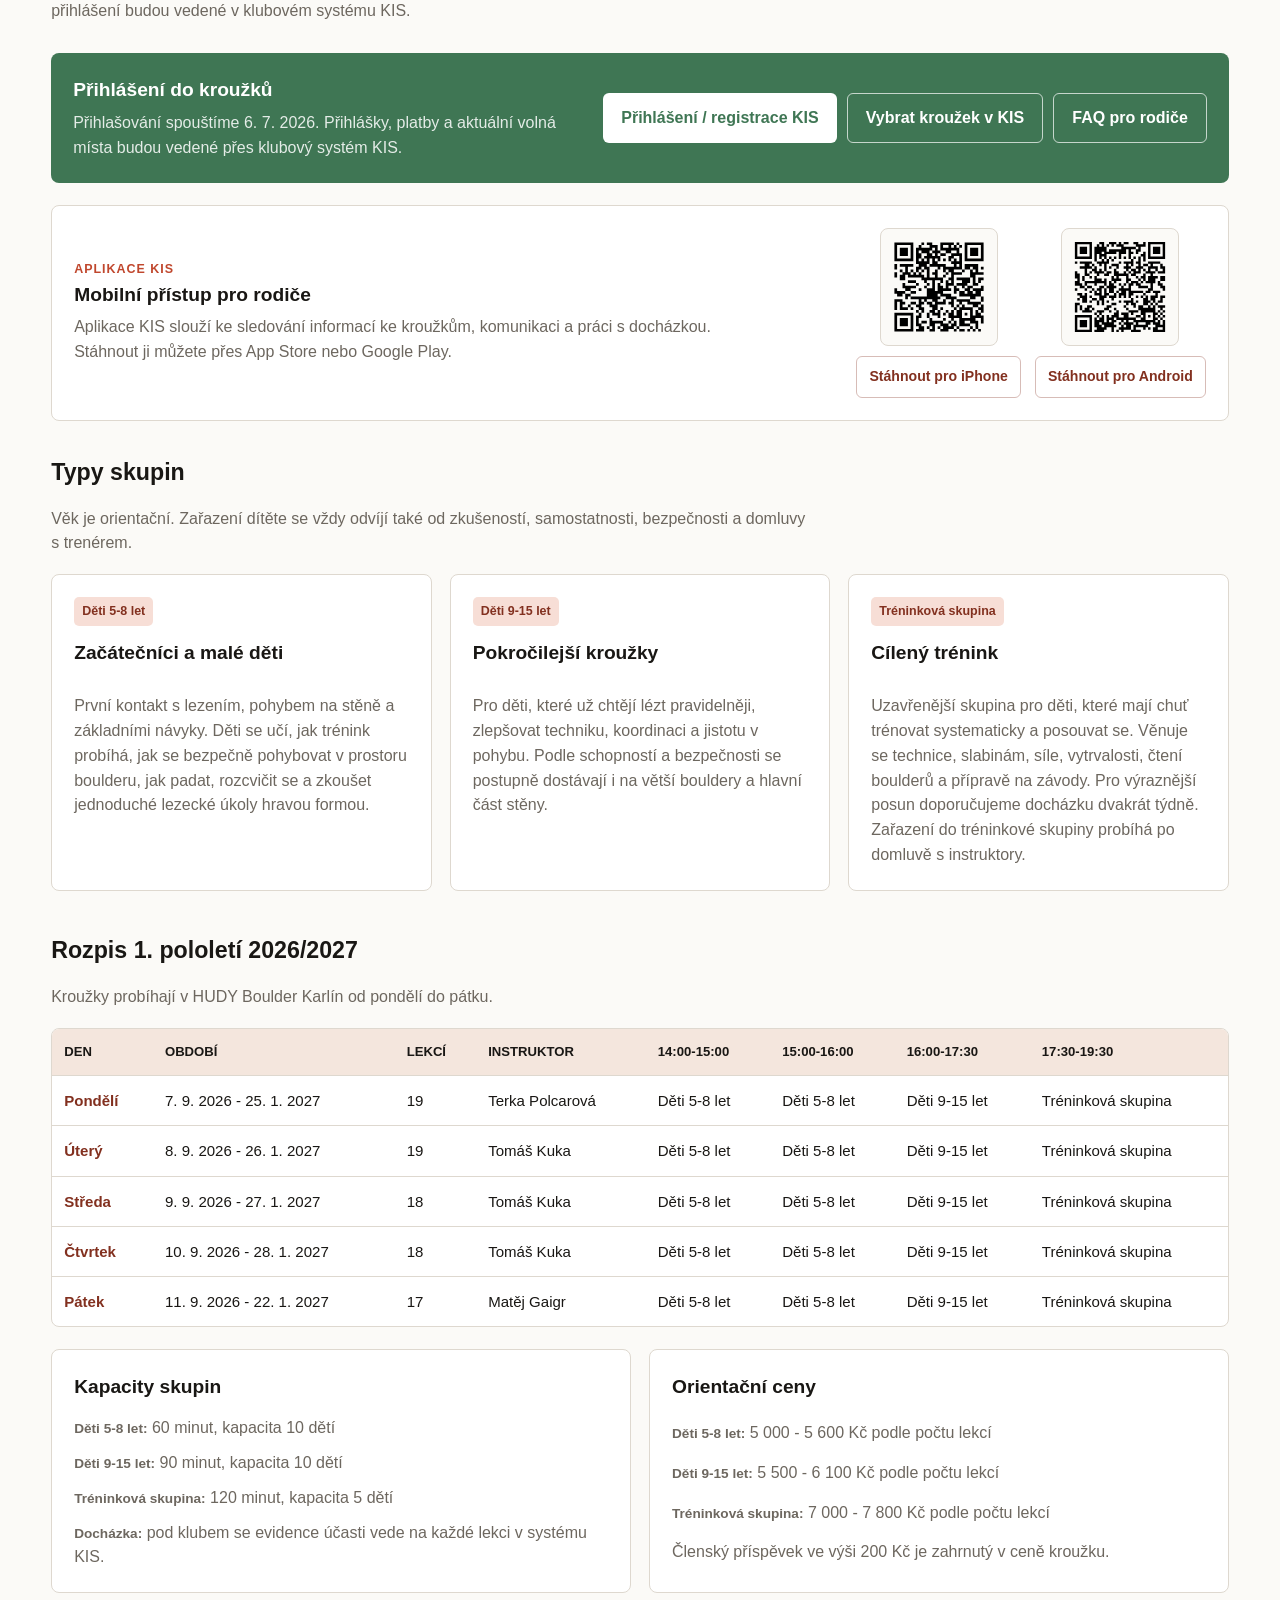
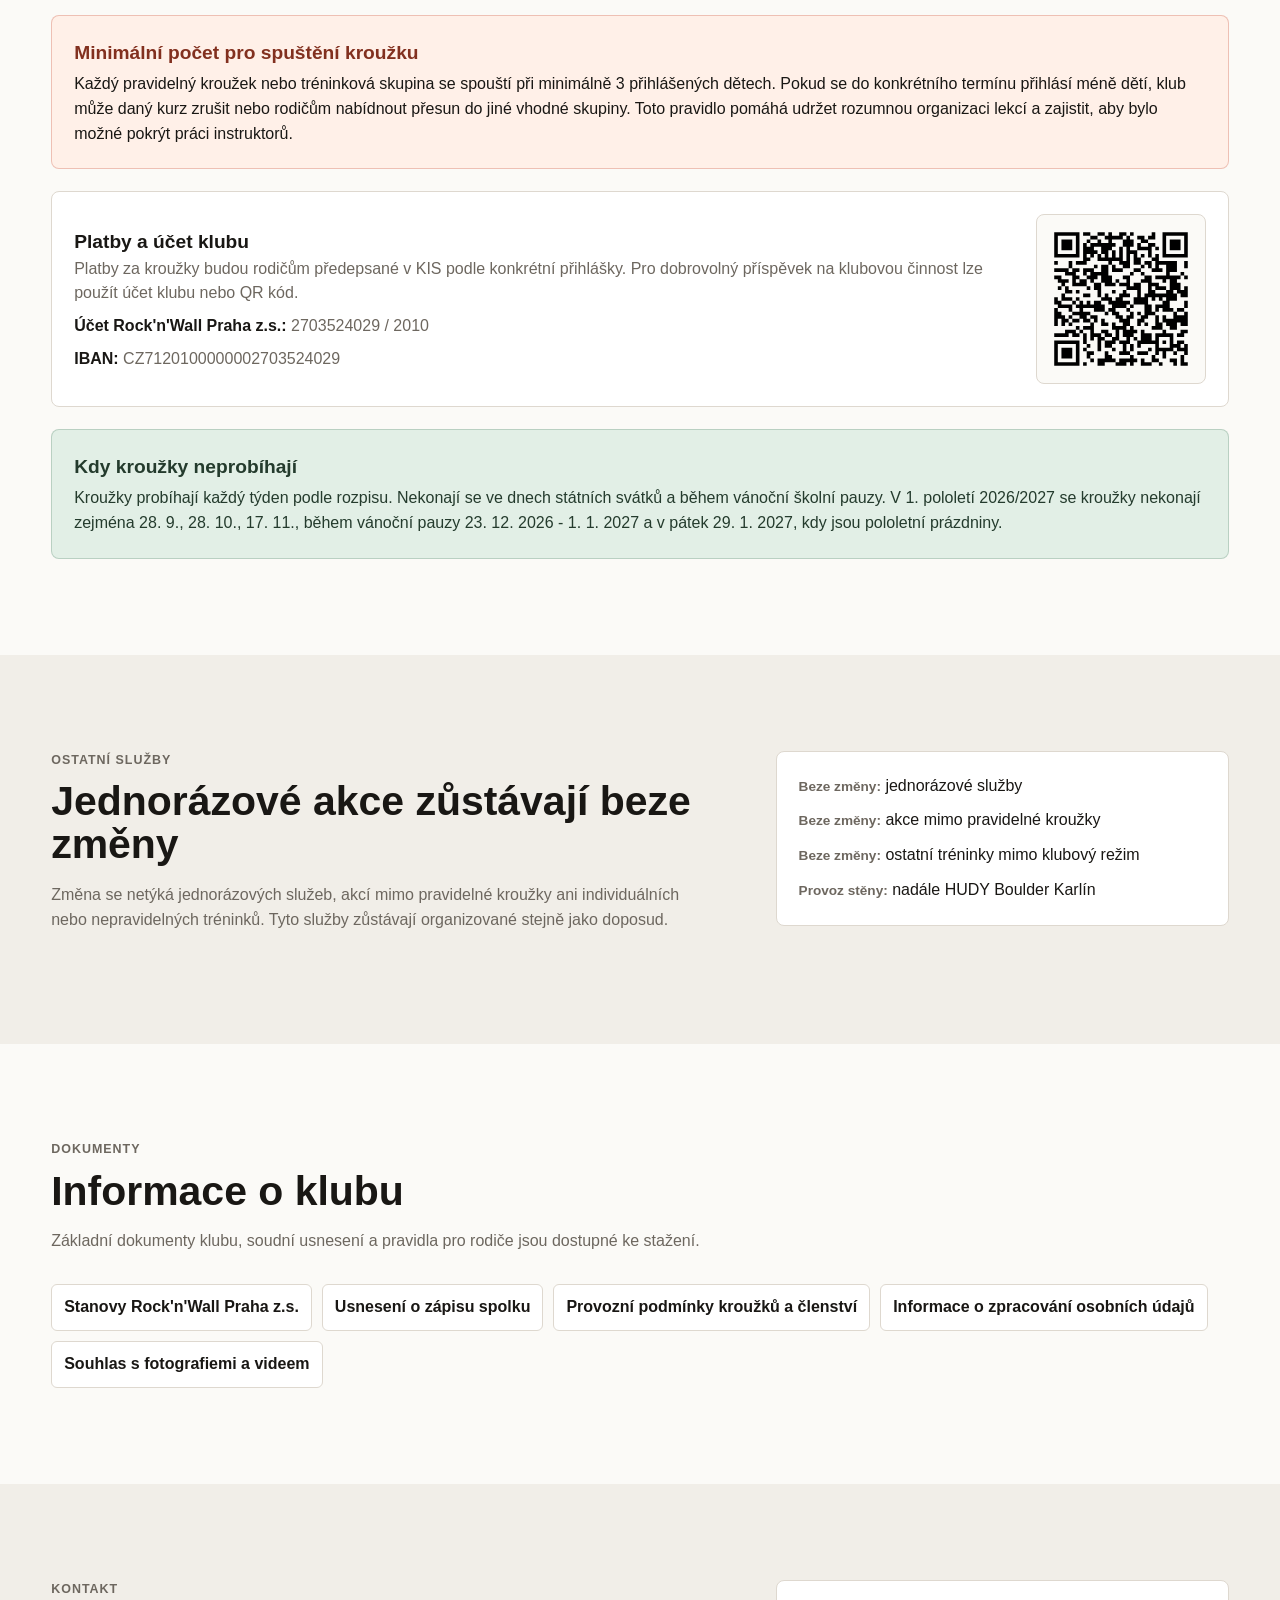
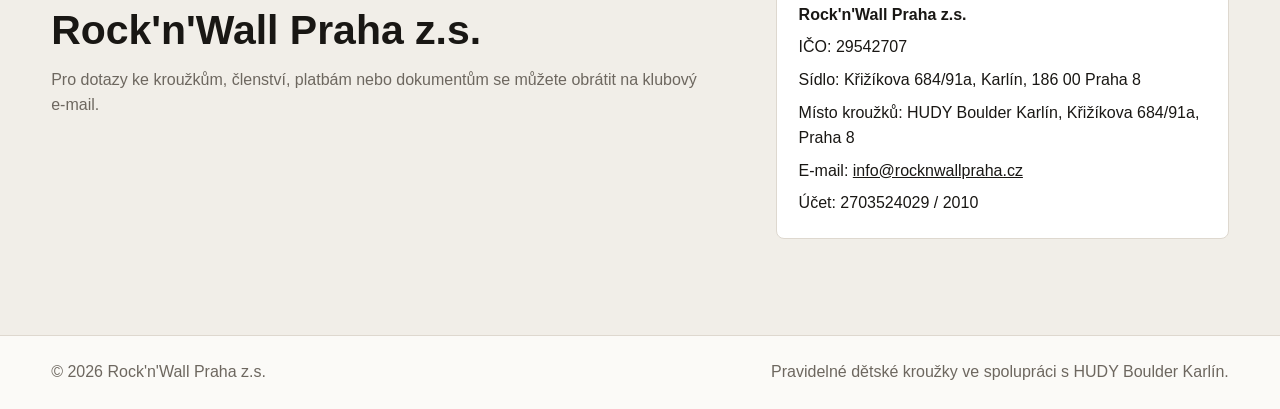
==== commit 9005cdf8: "Update registered club address to Prague 8" ====
--- a/index.html
+++ b/index.html
@@ -351,7 +351,7 @@
         <address class="contact-box">
           <strong>Rock'n'Wall Praha z.s.</strong>
           <span>IČO: 29542707</span>
-          <span>Sídlo: č.ev. 402, 267 11 Vráž</span>
+          <span>Sídlo: Křižíkova 684/91a, Karlín, 186 00 Praha 8</span>
           <span>Místo kroužků: HUDY Boulder Karlín, Křižíkova 684/91a, Praha 8</span>
           <span>E-mail: <a href="mailto:info@rocknwallpraha.cz">info@rocknwallpraha.cz</a></span>
           <span>Účet: 2703524029 / 2010</span>
--- a/style.css
+++ b/style.css
@@ -1,901 +1,1125 @@
-:root {
-  --ink: #191714;
-  --muted: #6d675f;
-  --line: #ded8cf;
-  --paper: #fbfaf7;
-  --soft: #f1eee8;
-  --accent: #c0472d;
-  --accent-dark: #82301f;
-  --green: #3f7654;
-  --white: #ffffff;
-  --shadow: 0 16px 40px rgba(34, 29, 23, 0.1);
-}
-
-* {
-  box-sizing: border-box;
-}
-
-html {
-  scroll-behavior: smooth;
-}
-
-body {
-  margin: 0;
-  color: var(--ink);
-  background: var(--paper);
-  font-family: Arial, Helvetica, sans-serif;
-  line-height: 1.55;
-}
-
-a {
-  color: inherit;
-}
-
-.site-header {
-  position: sticky;
-  top: 0;
-  z-index: 10;
-  display: flex;
-  align-items: center;
-  justify-content: space-between;
-  gap: 24px;
-  padding: 14px clamp(18px, 4vw, 56px);
-  background: rgba(251, 250, 247, 0.94);
-  border-bottom: 1px solid var(--line);
-  backdrop-filter: blur(12px);
-}
-
-.brand {
-  display: inline-flex;
-  align-items: center;
-  gap: 12px;
-  text-decoration: none;
-  min-width: 220px;
-}
-
-.brand-mark {
-  width: 44px;
-  height: 44px;
-  border-radius: 7px;
-  object-fit: contain;
-}
-
-.brand strong,
-.brand small {
-  display: block;
-}
-
-.brand small {
-  color: var(--muted);
-  font-size: 0.82rem;
-}
-
-.site-nav {
-  display: flex;
-  flex-wrap: wrap;
-  justify-content: flex-end;
-  gap: 8px 18px;
-  color: var(--muted);
-  font-size: 0.95rem;
-}
-
-.site-nav a {
-  text-decoration: none;
-}
-
-.site-nav a:hover {
-  color: var(--accent-dark);
-}
-
-.hero {
-  display: grid;
-  grid-template-columns: minmax(0, 1.4fr) minmax(280px, 0.6fr);
-  gap: clamp(24px, 5vw, 72px);
-  align-items: end;
-  min-height: calc(100vh - 72px);
-  padding: clamp(54px, 9vw, 112px) clamp(18px, 4vw, 56px) 48px;
-  background:
-    linear-gradient(120deg, rgba(25, 23, 20, 0.86), rgba(25, 23, 20, 0.42)),
-    url("https://images.unsplash.com/photo-1522163182402-834f871fd851?auto=format&fit=crop&w=1800&q=80") center/cover;
-  color: var(--white);
-}
-
-.page-hero {
-  padding: clamp(72px, 10vw, 132px) clamp(18px, 4vw, 56px) clamp(52px, 8vw, 86px);
-  background:
-    linear-gradient(120deg, rgba(25, 23, 20, 0.82), rgba(25, 23, 20, 0.44)),
-    url("https://images.unsplash.com/photo-1522163182402-834f871fd851?auto=format&fit=crop&w=1800&q=80") center/cover;
-  color: var(--white);
-}
-
-.page-hero > div {
-  max-width: 920px;
-}
-
-.hero-content {
-  max-width: 860px;
-}
-
-.hero-logo {
-  display: block;
-  width: min(430px, 100%);
-  height: auto;
-  margin: 0 0 22px;
-  padding: 18px 20px 14px;
-  background: rgba(251, 250, 247, 0.92);
-  border-radius: 8px;
-  box-shadow: var(--shadow);
-}
-
-.eyebrow {
-  margin: 0 0 10px;
-  color: var(--accent);
-  font-weight: 700;
-  text-transform: uppercase;
-  font-size: 0.78rem;
-  letter-spacing: 0.08em;
-}
-
-.hero .eyebrow {
-  color: #ffb49d;
-}
-
-h1,
-h2,
-h3,
-p {
-  overflow-wrap: anywhere;
-}
-
-h1 {
-  margin: 0;
-  max-width: 920px;
-  font-size: clamp(2.2rem, 5.6vw, 5.3rem);
-  line-height: 1;
-}
-
-h2 {
-  margin: 0;
-  font-size: clamp(1.8rem, 3.2vw, 3.2rem);
-  line-height: 1.06;
-}
-
-h3 {
-  margin: 0 0 10px;
-  font-size: 1.2rem;
-}
-
-.lead {
-  max-width: 760px;
-  margin: 24px 0 0;
-  font-size: clamp(1.05rem, 1.5vw, 1.3rem);
-  color: rgba(255, 255, 255, 0.86);
-}
-
-.hero-actions {
-  display: flex;
-  flex-wrap: wrap;
-  gap: 12px;
-  margin-top: 30px;
-}
-
-.button {
-  display: inline-flex;
-  align-items: center;
-  justify-content: center;
-  min-height: 46px;
-  padding: 12px 18px;
-  border-radius: 6px;
-  text-decoration: none;
-  font-weight: 700;
-}
-
-.button.primary {
-  color: var(--white);
-  background: var(--accent);
-}
-
-.button.secondary {
-  color: var(--white);
-  border: 1px solid rgba(255, 255, 255, 0.55);
-}
-
-.button.secondary.dark {
-  color: var(--accent-dark);
-  border-color: rgba(130, 48, 31, 0.32);
-}
-
-.hero-panel {
-  display: grid;
-  gap: 14px;
-  padding: 18px;
-  background: rgba(251, 250, 247, 0.94);
-  color: var(--ink);
-  border-radius: 8px;
-  box-shadow: var(--shadow);
-}
-
-.hero-panel div {
-  padding-bottom: 14px;
-  border-bottom: 1px solid var(--line);
-}
-
-.hero-panel div:last-child {
-  padding-bottom: 0;
-  border-bottom: 0;
-}
-
-.hero-panel span,
-.info-list strong {
-  color: var(--muted);
-  font-size: 0.85rem;
-}
-
-.hero-panel strong,
-.hero-panel p {
-  display: block;
-  margin: 2px 0 0;
-}
-
-.notice {
-  margin: 0;
-  padding: 18px clamp(18px, 4vw, 56px);
-  color: #243b2d;
-  background: #e2efe6;
-  border-top: 1px solid rgba(63, 118, 84, 0.25);
-  border-bottom: 1px solid rgba(63, 118, 84, 0.25);
-}
-
-.section {
-  padding: clamp(54px, 8vw, 96px) clamp(18px, 4vw, 56px);
-}
-
-#klub {
-  padding-bottom: clamp(14px, 2.4vw, 24px);
-}
-
-#krouzky {
-  padding-top: clamp(18px, 3vw, 28px);
-}
-
-.muted {
-  background: var(--soft);
-}
-
-.section-head {
-  max-width: 760px;
-  margin-bottom: 30px;
-}
-
-.section-head.compact {
-  margin-top: 34px;
-  margin-bottom: 18px;
-}
-
-.section-head.compact h3 {
-  font-size: 1.45rem;
-}
-
-.section-head p {
-  color: var(--muted);
-}
-
-.grid {
-  display: grid;
-  gap: 18px;
-}
-
-.grid.three {
-  grid-template-columns: repeat(3, minmax(0, 1fr));
-}
-
-.grid.two {
-  grid-template-columns: repeat(2, minmax(0, 1fr));
-}
-
-.card,
-.grid.two article,
-.info-list,
-.contact-box {
-  padding: 22px;
-  background: var(--white);
-  border: 1px solid var(--line);
-  border-radius: 8px;
-}
-
-.card p,
-.grid.two p {
-  margin-bottom: 0;
-  color: var(--muted);
-}
-
-.club-note {
-  display: grid;
-  gap: 8px;
-  margin-top: 22px;
-  padding: 16px;
-  background: var(--soft);
-  border: 1px solid var(--line);
-  border-radius: 8px;
-}
-
-.club-note p {
-  margin: 0;
-  color: var(--ink);
-  font-size: 0.96rem;
-}
-
-.club-note strong {
-  color: var(--accent-dark);
-}
-
-.course-types .card {
-  display: grid;
-  align-content: start;
-}
-
-.course-label {
-  width: fit-content;
-  margin-bottom: 12px;
-  padding: 5px 8px;
-  color: var(--accent-dark);
-  background: #f7ded6;
-  border-radius: 5px;
-  font-size: 0.78rem;
-  font-weight: 700;
-}
-
-.signup-box {
-  display: grid;
-  grid-template-columns: minmax(0, 1fr) auto;
-  gap: 18px;
-  align-items: center;
-  margin-bottom: 34px;
-  padding: 22px;
-  color: var(--white);
-  background: var(--green);
-  border-radius: 8px;
-}
-
-.signup-box h3,
-.signup-box p {
-  margin: 0;
-}
-
-.signup-box p {
-  max-width: 740px;
-  margin-top: 6px;
-  color: rgba(255, 255, 255, 0.86);
-}
-
-.signup-actions {
-  display: flex;
-  flex-wrap: wrap;
-  justify-content: flex-end;
-  gap: 10px;
-}
-
-.signup-box .button.primary {
-  background: var(--white);
-  color: var(--green);
-  white-space: nowrap;
-}
-
-.signup-box .button.secondary {
-  color: var(--white);
-  border-color: rgba(255, 255, 255, 0.7);
-  white-space: nowrap;
-}
-
-.faq-actions {
-  display: flex;
-  flex-wrap: wrap;
-  gap: 12px;
-  margin-top: 24px;
-}
-
-.faq-list {
-  display: grid;
-  gap: 12px;
-}
-
-.faq-item {
-  background: var(--white);
-  border: 1px solid var(--line);
-  border-radius: 8px;
-}
-
-.faq-item summary {
-  cursor: pointer;
-  padding: 18px 20px;
-  color: var(--ink);
-  font-weight: 700;
-}
-
-.faq-item p {
-  margin: 0;
-  padding: 0 20px 20px;
-  color: var(--muted);
-}
-
-.faq-item a {
-  color: var(--accent-dark);
-  font-weight: 700;
-}
-
-.faq-note {
-  margin-top: 22px;
-  padding: 22px;
-  color: #243b2d;
-  background: #e2efe6;
-  border: 1px solid rgba(63, 118, 84, 0.25);
-  border-radius: 8px;
-}
-
-.faq-note h3,
-.faq-note p {
-  margin: 0;
-}
-
-.faq-note p {
-  margin-top: 6px;
-}
-
-.app-download {
-  display: grid;
-  grid-template-columns: minmax(0, 1fr) auto;
-  gap: 22px;
-  align-items: center;
-  margin: -12px 0 34px;
-  padding: 22px;
-  background: var(--white);
-  border: 1px solid var(--line);
-  border-radius: 8px;
-}
-
-.app-download h3,
-.app-download p {
-  margin: 0;
-}
-
-.app-download p:not(.eyebrow) {
-  max-width: 680px;
-  margin-top: 6px;
-  color: var(--muted);
-}
-
-.app-links {
-  display: flex;
-  gap: 14px;
-}
-
-.app-links article {
-  display: grid;
-  justify-items: center;
-  gap: 10px;
-}
-
-.app-links img {
-  width: 118px;
-  height: 118px;
-  padding: 8px;
-  background: var(--paper);
-  border: 1px solid var(--line);
-  border-radius: 8px;
-}
-
-.app-links .button {
-  min-height: 38px;
-  padding: 9px 12px;
-  font-size: 0.88rem;
-  white-space: nowrap;
-}
-
-.button.inactive {
-  cursor: default;
-}
-
-.table-section {
-  margin-top: 42px;
-}
-
-.table-wrap {
-  overflow-x: auto;
-  border: 1px solid var(--line);
-  border-radius: 8px;
-  background: var(--white);
-}
-
-table {
-  width: 100%;
-  min-width: 980px;
-  border-collapse: collapse;
-  font-size: 0.94rem;
-}
-
-th,
-td {
-  padding: 13px 12px;
-  text-align: left;
-  vertical-align: top;
-  border-bottom: 1px solid var(--line);
-}
-
-thead th {
-  color: var(--ink);
-  background: #f4e6dd;
-  font-size: 0.82rem;
-  text-transform: uppercase;
-}
-
-tbody th {
-  color: var(--accent-dark);
-}
-
-tbody tr:last-child th,
-tbody tr:last-child td {
-  border-bottom: 0;
-}
-
-.details-grid {
-  margin-top: 22px;
-}
-
-.payment-box {
-  display: grid;
-  grid-template-columns: minmax(0, 1fr) 170px;
-  gap: 24px;
-  align-items: center;
-  margin-top: 22px;
-  padding: 22px;
-  background: var(--white);
-  border: 1px solid var(--line);
-  border-radius: 8px;
-}
-
-.payment-box h3,
-.payment-box p {
-  margin: 0;
-}
-
-.payment-box p {
-  color: var(--muted);
-}
-
-.payment-box p + p {
-  margin-top: 8px;
-}
-
-.payment-box strong {
-  color: var(--ink);
-}
-
-.payment-box img {
-  width: 170px;
-  height: 170px;
-  padding: 10px;
-  background: var(--paper);
-  border: 1px solid var(--line);
-  border-radius: 8px;
-}
-
-.details-grid .info-list h3,
-.schedule-note h3 {
-  margin-bottom: 4px;
-}
-
-.schedule-note {
-  margin-top: 22px;
-  padding: 22px;
-  color: #243b2d;
-  background: #e2efe6;
-  border: 1px solid rgba(63, 118, 84, 0.25);
-  border-radius: 8px;
-}
-
-.schedule-note p {
-  margin: 0;
-}
-
-.important-note {
-  border-color: rgba(192, 71, 45, 0.28);
-  background: #fff0e8;
-  color: var(--ink);
-}
-
-.important-note h3 {
-  color: var(--accent-dark);
-}
-
-.gallery-event {
-  margin-top: 28px;
-  padding: clamp(18px, 3vw, 30px);
-  background: var(--white);
-  border: 1px solid var(--line);
-  border-radius: 8px;
-}
-
-.gallery-event-head {
-  display: grid;
-  grid-template-columns: minmax(0, 1fr) minmax(240px, 0.34fr);
-  gap: 24px;
-  align-items: start;
-  margin-bottom: 22px;
-}
-
-.gallery-event-head h2 {
-  font-size: clamp(1.6rem, 2.6vw, 2.4rem);
-}
-
-.gallery-event-head p {
-  max-width: 780px;
-  color: var(--muted);
-}
-
-.event-meta {
-  display: grid;
-  gap: 8px;
-  padding: 16px;
-  background: var(--soft);
-  border: 1px solid var(--line);
-  border-radius: 8px;
-}
-
-.event-meta span {
-  color: var(--muted);
-  font-size: 0.9rem;
-}
-
-.event-meta strong {
-  color: var(--ink);
-}
-
-.photo-grid {
-  display: grid;
-  grid-template-columns: repeat(4, minmax(0, 1fr));
-  gap: 12px;
-}
-
-.photo-card {
-  margin: 0;
-  overflow: hidden;
-  background: var(--paper);
-  border: 1px solid var(--line);
-  border-radius: 8px;
-}
-
-.photo-card > a {
-  display: block;
-  aspect-ratio: 4 / 3;
-  background: var(--soft);
-}
-
-.photo-card img {
-  display: block;
-  width: 100%;
-  height: 100%;
-  object-fit: cover;
-}
-
-.photo-card figcaption {
-  display: grid;
-  gap: 6px;
-  padding: 10px;
-}
-
-.photo-card figcaption span {
-  color: var(--ink);
-  font-weight: 700;
-}
-
-.photo-card figcaption a {
-  color: var(--accent-dark);
-  font-size: 0.9rem;
-  text-decoration: none;
-}
-
-.photo-card figcaption a:hover {
-  text-decoration: underline;
-}
-
-.placeholder-event {
-  background: var(--soft);
-}
-
-.steps {
-  display: grid;
-  gap: 12px;
-  max-width: 900px;
-  margin: 0;
-  padding: 0;
-  list-style: none;
-  counter-reset: steps;
-}
-
-.steps li {
-  counter-increment: steps;
-  display: grid;
-  grid-template-columns: 46px 1fr;
-  gap: 14px;
-  align-items: start;
-  padding: 16px;
-  background: var(--white);
-  border: 1px solid var(--line);
-  border-radius: 8px;
-}
-
-.steps li::before {
-  content: counter(steps);
-  display: grid;
-  place-items: center;
-  width: 34px;
-  height: 34px;
-  color: var(--white);
-  background: var(--accent);
-  border-radius: 50%;
-  font-weight: 700;
-}
-
-.steps span {
-  display: block;
-  color: var(--muted);
-}
-
-.placeholder {
-  margin: 22px 0 0;
-  color: var(--accent-dark);
-  font-weight: 700;
-}
-
-.split {
-  display: grid;
-  grid-template-columns: minmax(0, 0.95fr) minmax(280px, 0.65fr);
-  gap: clamp(24px, 5vw, 62px);
-  align-items: start;
-}
-
-.split p {
-  color: var(--muted);
-}
-
-.info-list {
-  display: grid;
-  gap: 10px;
-}
-
-.info-list p {
-  margin: 0;
-  color: var(--ink);
-}
-
-.documents {
-  display: flex;
-  flex-wrap: wrap;
-  gap: 10px;
-}
-
-.documents span,
-.documents a {
-  display: inline-flex;
-  align-items: center;
-  min-height: 44px;
-  padding: 10px 12px;
-  background: var(--white);
-  border: 1px solid var(--line);
-  border-radius: 6px;
-  color: var(--ink);
-  font-weight: 700;
-  text-decoration: none;
-}
-
-.documents a:hover {
-  color: var(--accent-dark);
-  border-color: rgba(192, 71, 45, 0.45);
-}
-
-.contact-box {
-  display: grid;
-  gap: 8px;
-  font-style: normal;
-}
-
-.site-footer {
-  display: flex;
-  flex-wrap: wrap;
-  justify-content: space-between;
-  gap: 12px;
-  padding: 24px clamp(18px, 4vw, 56px);
-  color: var(--muted);
-  border-top: 1px solid var(--line);
-}
-
-.site-footer p {
-  margin: 0;
-}
-
-@media (max-width: 900px) {
-  .site-header {
-    position: static;
-    align-items: flex-start;
-    flex-direction: column;
-  }
-
-  .site-nav {
-    justify-content: flex-start;
-  }
-
-  .hero,
-  .split,
-  .grid.three,
-  .grid.two,
-  .signup-box,
-  .app-download,
-  .payment-box,
-  .gallery-event-head {
-    grid-template-columns: 1fr;
-  }
-
-  .photo-grid {
-    grid-template-columns: repeat(2, minmax(0, 1fr));
-  }
-
-  .signup-box .button {
-    width: fit-content;
-  }
-
-  .app-links {
-    justify-content: flex-start;
-  }
-
-  .hero {
-    min-height: auto;
-  }
-}
-
-@media (max-width: 560px) {
-  .site-nav {
-    gap: 8px 12px;
-    font-size: 0.9rem;
-  }
-
-  .steps li {
-    grid-template-columns: 1fr;
-  }
-
-  .hero-actions,
-  .button {
-    width: 100%;
-  }
-
-  .signup-actions {
-    width: 100%;
-  }
-
-  .signup-box .button {
-    width: 100%;
-    white-space: normal;
-  }
-
-  .app-links {
-    display: grid;
-    grid-template-columns: 1fr;
-  }
-
-  .app-links .button {
-    width: 100%;
-    white-space: normal;
-  }
-
-  .hero-logo {
-    padding: 14px 15px 12px;
-  }
-
-  .photo-grid {
-    grid-template-columns: 1fr;
-  }
-
-  .payment-box img {
-    width: 150px;
-    height: 150px;
-  }
-}
+:root {
+  --ink: #191714;
+  --muted: #6d675f;
+  --line: #ded8cf;
+  --paper: #fbfaf7;
+  --soft: #f1eee8;
+  --accent: #c0472d;
+  --accent-dark: #82301f;
+  --green: #3f7654;
+  --white: #ffffff;
+  --shadow: 0 16px 40px rgba(34, 29, 23, 0.1);
+}
+
+* {
+  box-sizing: border-box;
+}
+
+html {
+  scroll-behavior: smooth;
+}
+
+body {
+  margin: 0;
+  color: var(--ink);
+  background: var(--paper);
+  font-family: Arial, Helvetica, sans-serif;
+  line-height: 1.55;
+}
+
+a {
+  color: inherit;
+}
+
+.site-header {
+  position: sticky;
+  top: 0;
+  z-index: 10;
+  display: flex;
+  align-items: center;
+  justify-content: space-between;
+  gap: 24px;
+  padding: 14px clamp(18px, 4vw, 56px);
+  background: rgba(251, 250, 247, 0.94);
+  border-bottom: 1px solid var(--line);
+  backdrop-filter: blur(12px);
+}
+
+.brand {
+  display: inline-flex;
+  align-items: center;
+  gap: 12px;
+  text-decoration: none;
+  min-width: 220px;
+}
+
+.brand-mark {
+  width: 44px;
+  height: 44px;
+  border-radius: 7px;
+  object-fit: contain;
+}
+
+.brand strong,
+.brand small {
+  display: block;
+}
+
+.brand small {
+  color: var(--muted);
+  font-size: 0.82rem;
+}
+
+.site-nav {
+  display: flex;
+  flex-wrap: wrap;
+  justify-content: flex-end;
+  gap: 8px 18px;
+  color: var(--muted);
+  font-size: 0.95rem;
+}
+
+.site-nav a {
+  text-decoration: none;
+}
+
+.site-nav a:hover {
+  color: var(--accent-dark);
+}
+
+.hero {
+  display: grid;
+  grid-template-columns: minmax(0, 1.4fr) minmax(280px, 0.6fr);
+  gap: clamp(24px, 5vw, 72px);
+  align-items: end;
+  min-height: calc(100vh - 72px);
+  padding: clamp(54px, 9vw, 112px) clamp(18px, 4vw, 56px) 48px;
+  background:
+    linear-gradient(120deg, rgba(25, 23, 20, 0.86), rgba(25, 23, 20, 0.42)),
+    url("https://images.unsplash.com/photo-1522163182402-834f871fd851?auto=format&fit=crop&w=1800&q=80") center/cover;
+  color: var(--white);
+}
+
+.page-hero {
+  padding: clamp(72px, 10vw, 132px) clamp(18px, 4vw, 56px) clamp(52px, 8vw, 86px);
+  background:
+    linear-gradient(120deg, rgba(25, 23, 20, 0.82), rgba(25, 23, 20, 0.44)),
+    url("https://images.unsplash.com/photo-1522163182402-834f871fd851?auto=format&fit=crop&w=1800&q=80") center/cover;
+  color: var(--white);
+}
+
+.page-hero > div {
+  max-width: 920px;
+}
+
+.hero-content {
+  max-width: 860px;
+}
+
+.hero-logo {
+  display: block;
+  width: min(430px, 100%);
+  height: auto;
+  margin: 0 0 22px;
+  padding: 18px 20px 14px;
+  background: rgba(251, 250, 247, 0.92);
+  border-radius: 8px;
+  box-shadow: var(--shadow);
+}
+
+.eyebrow {
+  margin: 0 0 10px;
+  color: var(--accent);
+  font-weight: 700;
+  text-transform: uppercase;
+  font-size: 0.78rem;
+  letter-spacing: 0.08em;
+}
+
+.hero .eyebrow {
+  color: #ffb49d;
+}
+
+h1,
+h2,
+h3,
+p {
+  overflow-wrap: anywhere;
+}
+
+h1 {
+  margin: 0;
+  max-width: 920px;
+  font-size: clamp(2.2rem, 5.6vw, 5.3rem);
+  line-height: 1;
+}
+
+h2 {
+  margin: 0;
+  font-size: clamp(1.8rem, 3.2vw, 3.2rem);
+  line-height: 1.06;
+}
+
+h3 {
+  margin: 0 0 10px;
+  font-size: 1.2rem;
+}
+
+.lead {
+  max-width: 760px;
+  margin: 24px 0 0;
+  font-size: clamp(1.05rem, 1.5vw, 1.3rem);
+  color: rgba(255, 255, 255, 0.86);
+}
+
+.hero-actions {
+  display: flex;
+  flex-wrap: wrap;
+  gap: 12px;
+  margin-top: 30px;
+}
+
+.button {
+  display: inline-flex;
+  align-items: center;
+  justify-content: center;
+  min-height: 46px;
+  padding: 12px 18px;
+  border-radius: 6px;
+  text-decoration: none;
+  font-weight: 700;
+}
+
+.button.primary {
+  color: var(--white);
+  background: var(--accent);
+}
+
+.button.secondary {
+  color: var(--white);
+  border: 1px solid rgba(255, 255, 255, 0.55);
+}
+
+.button.secondary.dark {
+  color: var(--accent-dark);
+  border-color: rgba(130, 48, 31, 0.32);
+}
+
+.hero-panel {
+  display: grid;
+  gap: 14px;
+  padding: 18px;
+  background: rgba(251, 250, 247, 0.94);
+  color: var(--ink);
+  border-radius: 8px;
+  box-shadow: var(--shadow);
+}
+
+.hero-panel div {
+  padding-bottom: 14px;
+  border-bottom: 1px solid var(--line);
+}
+
+.hero-panel div:last-child {
+  padding-bottom: 0;
+  border-bottom: 0;
+}
+
+.hero-panel span,
+.info-list strong {
+  color: var(--muted);
+  font-size: 0.85rem;
+}
+
+.hero-panel strong,
+.hero-panel p {
+  display: block;
+  margin: 2px 0 0;
+}
+
+.notice {
+  margin: 0;
+  padding: 18px clamp(18px, 4vw, 56px);
+  color: #243b2d;
+  background: #e2efe6;
+  border-top: 1px solid rgba(63, 118, 84, 0.25);
+  border-bottom: 1px solid rgba(63, 118, 84, 0.25);
+}
+
+.section {
+  padding: clamp(54px, 8vw, 96px) clamp(18px, 4vw, 56px);
+}
+
+#klub {
+  padding-bottom: clamp(14px, 2.4vw, 24px);
+}
+
+#krouzky {
+  padding-top: clamp(18px, 3vw, 28px);
+}
+
+.muted {
+  background: var(--soft);
+}
+
+.section-head {
+  max-width: 760px;
+  margin-bottom: 30px;
+}
+
+.section-head.compact {
+  margin-top: 34px;
+  margin-bottom: 18px;
+}
+
+.section-head.compact h3 {
+  font-size: 1.45rem;
+}
+
+.section-head p {
+  color: var(--muted);
+}
+
+.grid {
+  display: grid;
+  gap: 18px;
+}
+
+.grid.three {
+  grid-template-columns: repeat(3, minmax(0, 1fr));
+}
+
+.grid.two {
+  grid-template-columns: repeat(2, minmax(0, 1fr));
+}
+
+.card,
+.grid.two article,
+.info-list,
+.contact-box {
+  padding: 22px;
+  background: var(--white);
+  border: 1px solid var(--line);
+  border-radius: 8px;
+}
+
+.card p,
+.grid.two p {
+  margin-bottom: 0;
+  color: var(--muted);
+}
+
+.club-note {
+  display: grid;
+  gap: 8px;
+  margin-top: 22px;
+  padding: 16px;
+  background: var(--soft);
+  border: 1px solid var(--line);
+  border-radius: 8px;
+}
+
+.club-note p {
+  margin: 0;
+  color: var(--ink);
+  font-size: 0.96rem;
+}
+
+.club-note strong {
+  color: var(--accent-dark);
+}
+
+.course-types .card {
+  display: grid;
+  align-content: start;
+}
+
+.course-label {
+  width: fit-content;
+  margin-bottom: 12px;
+  padding: 5px 8px;
+  color: var(--accent-dark);
+  background: #f7ded6;
+  border-radius: 5px;
+  font-size: 0.78rem;
+  font-weight: 700;
+}
+
+.signup-box {
+  display: grid;
+  grid-template-columns: minmax(0, 1fr) auto;
+  gap: 18px;
+  align-items: center;
+  margin-bottom: 34px;
+  padding: 22px;
+  color: var(--white);
+  background: var(--green);
+  border-radius: 8px;
+}
+
+.signup-box h3,
+.signup-box p {
+  margin: 0;
+}
+
+.signup-box p {
+  max-width: 740px;
+  margin-top: 6px;
+  color: rgba(255, 255, 255, 0.86);
+}
+
+.signup-actions {
+  display: flex;
+  flex-wrap: wrap;
+  justify-content: flex-end;
+  gap: 10px;
+}
+
+.signup-box .button.primary {
+  background: var(--white);
+  color: var(--green);
+  white-space: nowrap;
+}
+
+.signup-box .button.secondary {
+  color: var(--white);
+  border-color: rgba(255, 255, 255, 0.7);
+  white-space: nowrap;
+}
+
+.faq-actions {
+  display: flex;
+  flex-wrap: wrap;
+  gap: 12px;
+  margin-top: 24px;
+}
+
+.faq-list {
+  display: grid;
+  gap: 12px;
+}
+
+.faq-item {
+  background: var(--white);
+  border: 1px solid var(--line);
+  border-radius: 8px;
+}
+
+.faq-item summary {
+  cursor: pointer;
+  padding: 18px 20px;
+  color: var(--ink);
+  font-weight: 700;
+}
+
+.faq-item p {
+  margin: 0;
+  padding: 0 20px 20px;
+  color: var(--muted);
+}
+
+.faq-item a {
+  color: var(--accent-dark);
+  font-weight: 700;
+}
+
+.faq-note {
+  margin-top: 22px;
+  padding: 22px;
+  color: #243b2d;
+  background: #e2efe6;
+  border: 1px solid rgba(63, 118, 84, 0.25);
+  border-radius: 8px;
+}
+
+/* Illustrated KIS guides inside the replacements FAQ. */
+#nahrady {
+  scroll-margin-top: 110px;
+}
+
+.kis-guides {
+  display: grid;
+  gap: 12px;
+  margin: 0 20px 20px;
+}
+
+.kis-guide {
+  min-width: 0;
+  border: 1px solid var(--line);
+  border-radius: 8px;
+  background: var(--paper);
+}
+
+.kis-guide > summary {
+  padding: 16px;
+  color: var(--accent-dark);
+}
+
+.kis-guide > summary:hover {
+  background: var(--soft);
+  border-radius: 8px;
+}
+
+.kis-guide summary:focus-visible,
+.kis-guide a:focus-visible {
+  outline: 3px solid var(--accent-dark);
+  outline-offset: 3px;
+}
+
+.kis-guide-body {
+  padding: 0 16px 16px;
+}
+
+.kis-guide-body p {
+  padding: 0;
+  margin: 0 0 12px;
+}
+
+.kis-guide-hint {
+  font-size: 0.9rem;
+}
+
+.kis-guide-steps {
+  list-style: none;
+  display: grid;
+  gap: 24px;
+  padding: 0;
+  margin: 24px 0 0;
+}
+
+.kis-guide-steps > li {
+  min-width: 0;
+  padding-top: 20px;
+  border-top: 1px solid var(--line);
+}
+
+.kis-guide-steps h3 {
+  font-size: 1.05rem;
+}
+
+.kis-guide-images {
+  display: flex;
+  flex-wrap: wrap;
+  align-items: flex-start;
+  gap: 16px;
+}
+
+.kis-guide-images figure {
+  width: 100%;
+  min-width: 0;
+  margin: 0;
+}
+
+.kis-guide-aplikace figure {
+  max-width: 320px;
+}
+
+.kis-guide-pc figure {
+  max-width: 1100px;
+}
+
+.kis-guide-images a {
+  display: block;
+  cursor: zoom-in;
+}
+
+.kis-guide-images img {
+  display: block;
+  width: 100%;
+  height: auto;
+  border: 1px solid var(--line);
+  border-radius: 6px;
+}
+
+@media (min-width: 901px) {
+  .kis-guide-aplikace {
+    grid-template-columns: repeat(4, minmax(0, 1fr));
+    gap: 12px;
+  }
+
+  .kis-guide-pc {
+    grid-template-columns: repeat(3, minmax(0, 1fr));
+    gap: 12px;
+  }
+
+  .kis-guide-steps > li {
+    padding: 12px;
+    background: var(--white);
+    border: 1px solid var(--line);
+    border-radius: 6px;
+  }
+
+  .kis-guide-steps h3 {
+    margin-bottom: 6px;
+    font-size: 0.95rem;
+  }
+
+  .kis-guide-steps p {
+    font-size: 0.82rem;
+    line-height: 1.4;
+  }
+
+  .kis-guide-images {
+    flex-wrap: nowrap;
+    gap: 8px;
+  }
+
+  .kis-guide-aplikace figure {
+    width: auto;
+    max-width: 50%;
+  }
+
+  .kis-guide-images img {
+    width: auto;
+    max-width: 100%;
+    height: 140px;
+    object-fit: contain;
+  }
+
+  .kis-guide-pc img {
+    width: 100%;
+    height: auto;
+  }
+}
+
+.kis-lightbox {
+  width: min(1200px, calc(100% - 24px));
+  max-width: calc(100% - 24px);
+  max-height: calc(100dvh - 24px);
+  padding: 16px;
+  color: var(--ink);
+  background: var(--paper);
+  border: 0;
+  border-radius: 10px;
+  box-shadow: var(--shadow);
+}
+
+.kis-lightbox::backdrop {
+  background: rgba(0, 0, 0, 0.8);
+}
+
+.kis-lightbox-toolbar,
+.kis-lightbox-controls {
+  display: flex;
+  align-items: center;
+  justify-content: space-between;
+  gap: 12px;
+}
+
+.kis-lightbox button {
+  min-height: 44px;
+  padding: 8px 14px;
+  color: var(--accent-dark);
+  font: inherit;
+  font-weight: 700;
+  background: var(--white);
+  border: 1px solid var(--line);
+  border-radius: 6px;
+  cursor: pointer;
+}
+
+.kis-lightbox button:focus-visible {
+  outline: 3px solid var(--accent-dark);
+  outline-offset: 2px;
+}
+
+.kis-lightbox p {
+  margin: 8px 0;
+  font-size: 0.9rem;
+}
+
+.kis-lightbox-image {
+  display: block;
+  width: 100%;
+  height: min(70dvh, 800px);
+  object-fit: contain;
+  margin: 12px auto;
+}
+
+.kis-lightbox-caption {
+  text-align: center;
+}
+
+.kis-lightbox-open {
+  overflow: hidden;
+}
+
+@media (max-width: 560px) {
+  .kis-guides {
+    margin-right: 12px;
+    margin-left: 12px;
+  }
+
+  .kis-guide-body {
+    padding-right: 12px;
+    padding-left: 12px;
+  }
+}
+
+.faq-note h3,
+.faq-note p {
+  margin: 0;
+}
+
+.faq-note p {
+  margin-top: 6px;
+}
+
+.app-download {
+  display: grid;
+  grid-template-columns: minmax(0, 1fr) auto;
+  gap: 22px;
+  align-items: center;
+  margin: -12px 0 34px;
+  padding: 22px;
+  background: var(--white);
+  border: 1px solid var(--line);
+  border-radius: 8px;
+}
+
+.app-download h3,
+.app-download p {
+  margin: 0;
+}
+
+.app-download p:not(.eyebrow) {
+  max-width: 680px;
+  margin-top: 6px;
+  color: var(--muted);
+}
+
+.app-links {
+  display: flex;
+  gap: 14px;
+}
+
+.app-links article {
+  display: grid;
+  justify-items: center;
+  gap: 10px;
+}
+
+.app-links img {
+  width: 118px;
+  height: 118px;
+  padding: 8px;
+  background: var(--paper);
+  border: 1px solid var(--line);
+  border-radius: 8px;
+}
+
+.app-links .button {
+  min-height: 38px;
+  padding: 9px 12px;
+  font-size: 0.88rem;
+  white-space: nowrap;
+}
+
+.button.inactive {
+  cursor: default;
+}
+
+.table-section {
+  margin-top: 42px;
+}
+
+.table-wrap {
+  overflow-x: auto;
+  border: 1px solid var(--line);
+  border-radius: 8px;
+  background: var(--white);
+}
+
+table {
+  width: 100%;
+  min-width: 980px;
+  border-collapse: collapse;
+  font-size: 0.94rem;
+}
+
+th,
+td {
+  padding: 13px 12px;
+  text-align: left;
+  vertical-align: top;
+  border-bottom: 1px solid var(--line);
+}
+
+thead th {
+  color: var(--ink);
+  background: #f4e6dd;
+  font-size: 0.82rem;
+  text-transform: uppercase;
+}
+
+tbody th {
+  color: var(--accent-dark);
+}
+
+tbody tr:last-child th,
+tbody tr:last-child td {
+  border-bottom: 0;
+}
+
+.details-grid {
+  margin-top: 22px;
+}
+
+.payment-box {
+  display: grid;
+  grid-template-columns: minmax(0, 1fr) 170px;
+  gap: 24px;
+  align-items: center;
+  margin-top: 22px;
+  padding: 22px;
+  background: var(--white);
+  border: 1px solid var(--line);
+  border-radius: 8px;
+}
+
+.payment-box h3,
+.payment-box p {
+  margin: 0;
+}
+
+.payment-box p {
+  color: var(--muted);
+}
+
+.payment-box p + p {
+  margin-top: 8px;
+}
+
+.payment-box strong {
+  color: var(--ink);
+}
+
+.payment-box img {
+  width: 170px;
+  height: 170px;
+  padding: 10px;
+  background: var(--paper);
+  border: 1px solid var(--line);
+  border-radius: 8px;
+}
+
+.details-grid .info-list h3,
+.schedule-note h3 {
+  margin-bottom: 4px;
+}
+
+.schedule-note {
+  margin-top: 22px;
+  padding: 22px;
+  color: #243b2d;
+  background: #e2efe6;
+  border: 1px solid rgba(63, 118, 84, 0.25);
+  border-radius: 8px;
+}
+
+.schedule-note p {
+  margin: 0;
+}
+
+.important-note {
+  border-color: rgba(192, 71, 45, 0.28);
+  background: #fff0e8;
+  color: var(--ink);
+}
+
+.important-note h3 {
+  color: var(--accent-dark);
+}
+
+.gallery-event {
+  margin-top: 28px;
+  padding: clamp(18px, 3vw, 30px);
+  background: var(--white);
+  border: 1px solid var(--line);
+  border-radius: 8px;
+}
+
+.gallery-event-head {
+  display: grid;
+  grid-template-columns: minmax(0, 1fr) minmax(240px, 0.34fr);
+  gap: 24px;
+  align-items: start;
+  margin-bottom: 22px;
+}
+
+.gallery-event-head h2 {
+  font-size: clamp(1.6rem, 2.6vw, 2.4rem);
+}
+
+.gallery-event-head p {
+  max-width: 780px;
+  color: var(--muted);
+}
+
+.event-meta {
+  display: grid;
+  gap: 8px;
+  padding: 16px;
+  background: var(--soft);
+  border: 1px solid var(--line);
+  border-radius: 8px;
+}
+
+.event-meta span {
+  color: var(--muted);
+  font-size: 0.9rem;
+}
+
+.event-meta strong {
+  color: var(--ink);
+}
+
+.photo-grid {
+  display: grid;
+  grid-template-columns: repeat(4, minmax(0, 1fr));
+  gap: 12px;
+}
+
+.photo-card {
+  margin: 0;
+  overflow: hidden;
+  background: var(--paper);
+  border: 1px solid var(--line);
+  border-radius: 8px;
+}
+
+.photo-card > a {
+  display: block;
+  aspect-ratio: 4 / 3;
+  background: var(--soft);
+}
+
+.photo-card img {
+  display: block;
+  width: 100%;
+  height: 100%;
+  object-fit: cover;
+}
+
+.photo-card figcaption {
+  display: grid;
+  gap: 6px;
+  padding: 10px;
+}
+
+.photo-card figcaption span {
+  color: var(--ink);
+  font-weight: 700;
+}
+
+.photo-card figcaption a {
+  color: var(--accent-dark);
+  font-size: 0.9rem;
+  text-decoration: none;
+}
+
+.photo-card figcaption a:hover {
+  text-decoration: underline;
+}
+
+.placeholder-event {
+  background: var(--soft);
+}
+
+.steps {
+  display: grid;
+  gap: 12px;
+  max-width: 900px;
+  margin: 0;
+  padding: 0;
+  list-style: none;
+  counter-reset: steps;
+}
+
+.steps li {
+  counter-increment: steps;
+  display: grid;
+  grid-template-columns: 46px 1fr;
+  gap: 14px;
+  align-items: start;
+  padding: 16px;
+  background: var(--white);
+  border: 1px solid var(--line);
+  border-radius: 8px;
+}
+
+.steps li::before {
+  content: counter(steps);
+  display: grid;
+  place-items: center;
+  width: 34px;
+  height: 34px;
+  color: var(--white);
+  background: var(--accent);
+  border-radius: 50%;
+  font-weight: 700;
+}
+
+.steps span {
+  display: block;
+  color: var(--muted);
+}
+
+.placeholder {
+  margin: 22px 0 0;
+  color: var(--accent-dark);
+  font-weight: 700;
+}
+
+.split {
+  display: grid;
+  grid-template-columns: minmax(0, 0.95fr) minmax(280px, 0.65fr);
+  gap: clamp(24px, 5vw, 62px);
+  align-items: start;
+}
+
+.split p {
+  color: var(--muted);
+}
+
+.info-list {
+  display: grid;
+  gap: 10px;
+}
+
+.info-list p {
+  margin: 0;
+  color: var(--ink);
+}
+
+.documents {
+  display: flex;
+  flex-wrap: wrap;
+  gap: 10px;
+}
+
+.documents span,
+.documents a {
+  display: inline-flex;
+  align-items: center;
+  min-height: 44px;
+  padding: 10px 12px;
+  background: var(--white);
+  border: 1px solid var(--line);
+  border-radius: 6px;
+  color: var(--ink);
+  font-weight: 700;
+  text-decoration: none;
+}
+
+.documents a:hover {
+  color: var(--accent-dark);
+  border-color: rgba(192, 71, 45, 0.45);
+}
+
+.contact-box {
+  display: grid;
+  gap: 8px;
+  font-style: normal;
+}
+
+.site-footer {
+  display: flex;
+  flex-wrap: wrap;
+  justify-content: space-between;
+  gap: 12px;
+  padding: 24px clamp(18px, 4vw, 56px);
+  color: var(--muted);
+  border-top: 1px solid var(--line);
+}
+
+.site-footer p {
+  margin: 0;
+}
+
+@media (max-width: 900px) {
+  .site-header {
+    position: static;
+    align-items: flex-start;
+    flex-direction: column;
+  }
+
+  .site-nav {
+    justify-content: flex-start;
+  }
+
+  .hero,
+  .split,
+  .grid.three,
+  .grid.two,
+  .signup-box,
+  .app-download,
+  .payment-box,
+  .gallery-event-head {
+    grid-template-columns: 1fr;
+  }
+
+  .photo-grid {
+    grid-template-columns: repeat(2, minmax(0, 1fr));
+  }
+
+  .signup-box .button {
+    width: fit-content;
+  }
+
+  .app-links {
+    justify-content: flex-start;
+  }
+
+  .hero {
+    min-height: auto;
+  }
+}
+
+@media (max-width: 560px) {
+  .site-nav {
+    gap: 8px 12px;
+    font-size: 0.9rem;
+  }
+
+  .steps li {
+    grid-template-columns: 1fr;
+  }
+
+  .hero-actions,
+  .button {
+    width: 100%;
+  }
+
+  .signup-actions {
+    width: 100%;
+  }
+
+  .signup-box .button {
+    width: 100%;
+    white-space: normal;
+  }
+
+  .app-links {
+    display: grid;
+    grid-template-columns: 1fr;
+  }
+
+  .app-links .button {
+    width: 100%;
+    white-space: normal;
+  }
+
+  .hero-logo {
+    padding: 14px 15px 12px;
+  }
+
+  .photo-grid {
+    grid-template-columns: 1fr;
+  }
+
+  .payment-box img {
+    width: 150px;
+    height: 150px;
+  }
+}
